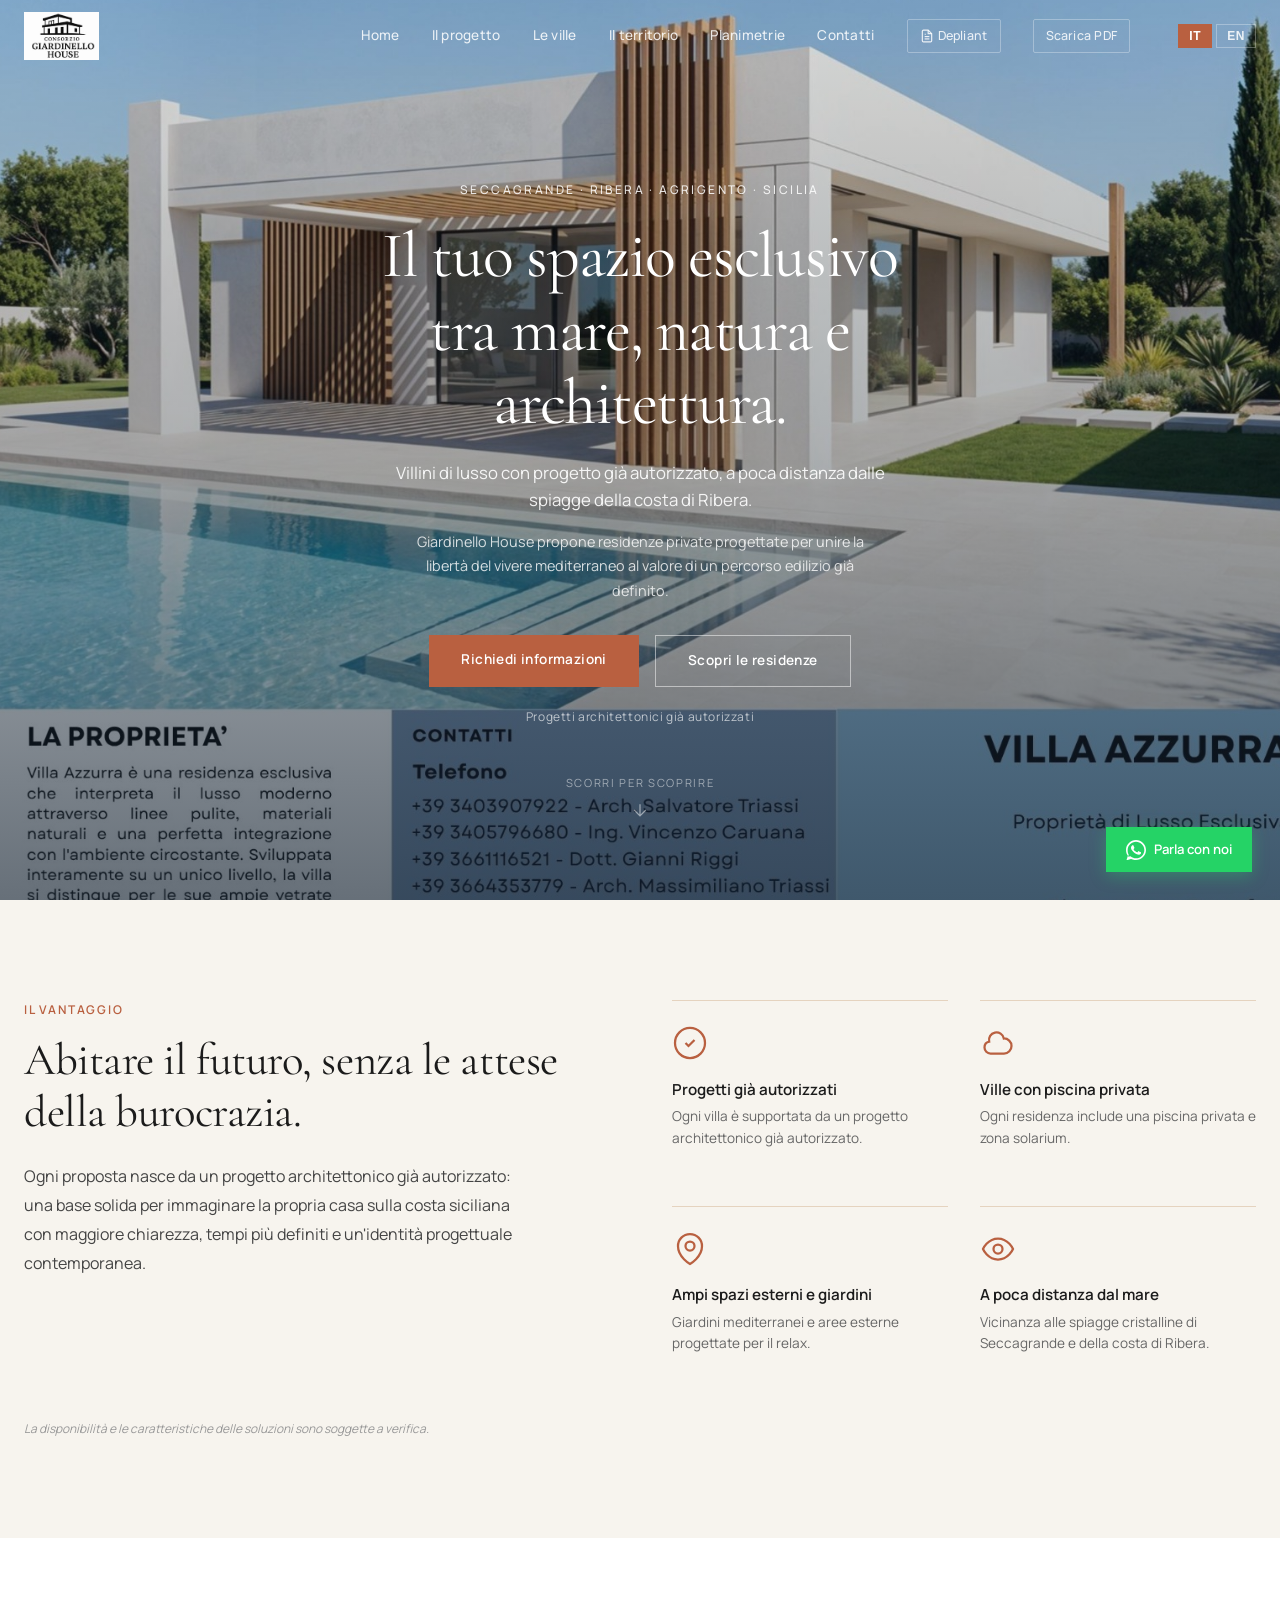
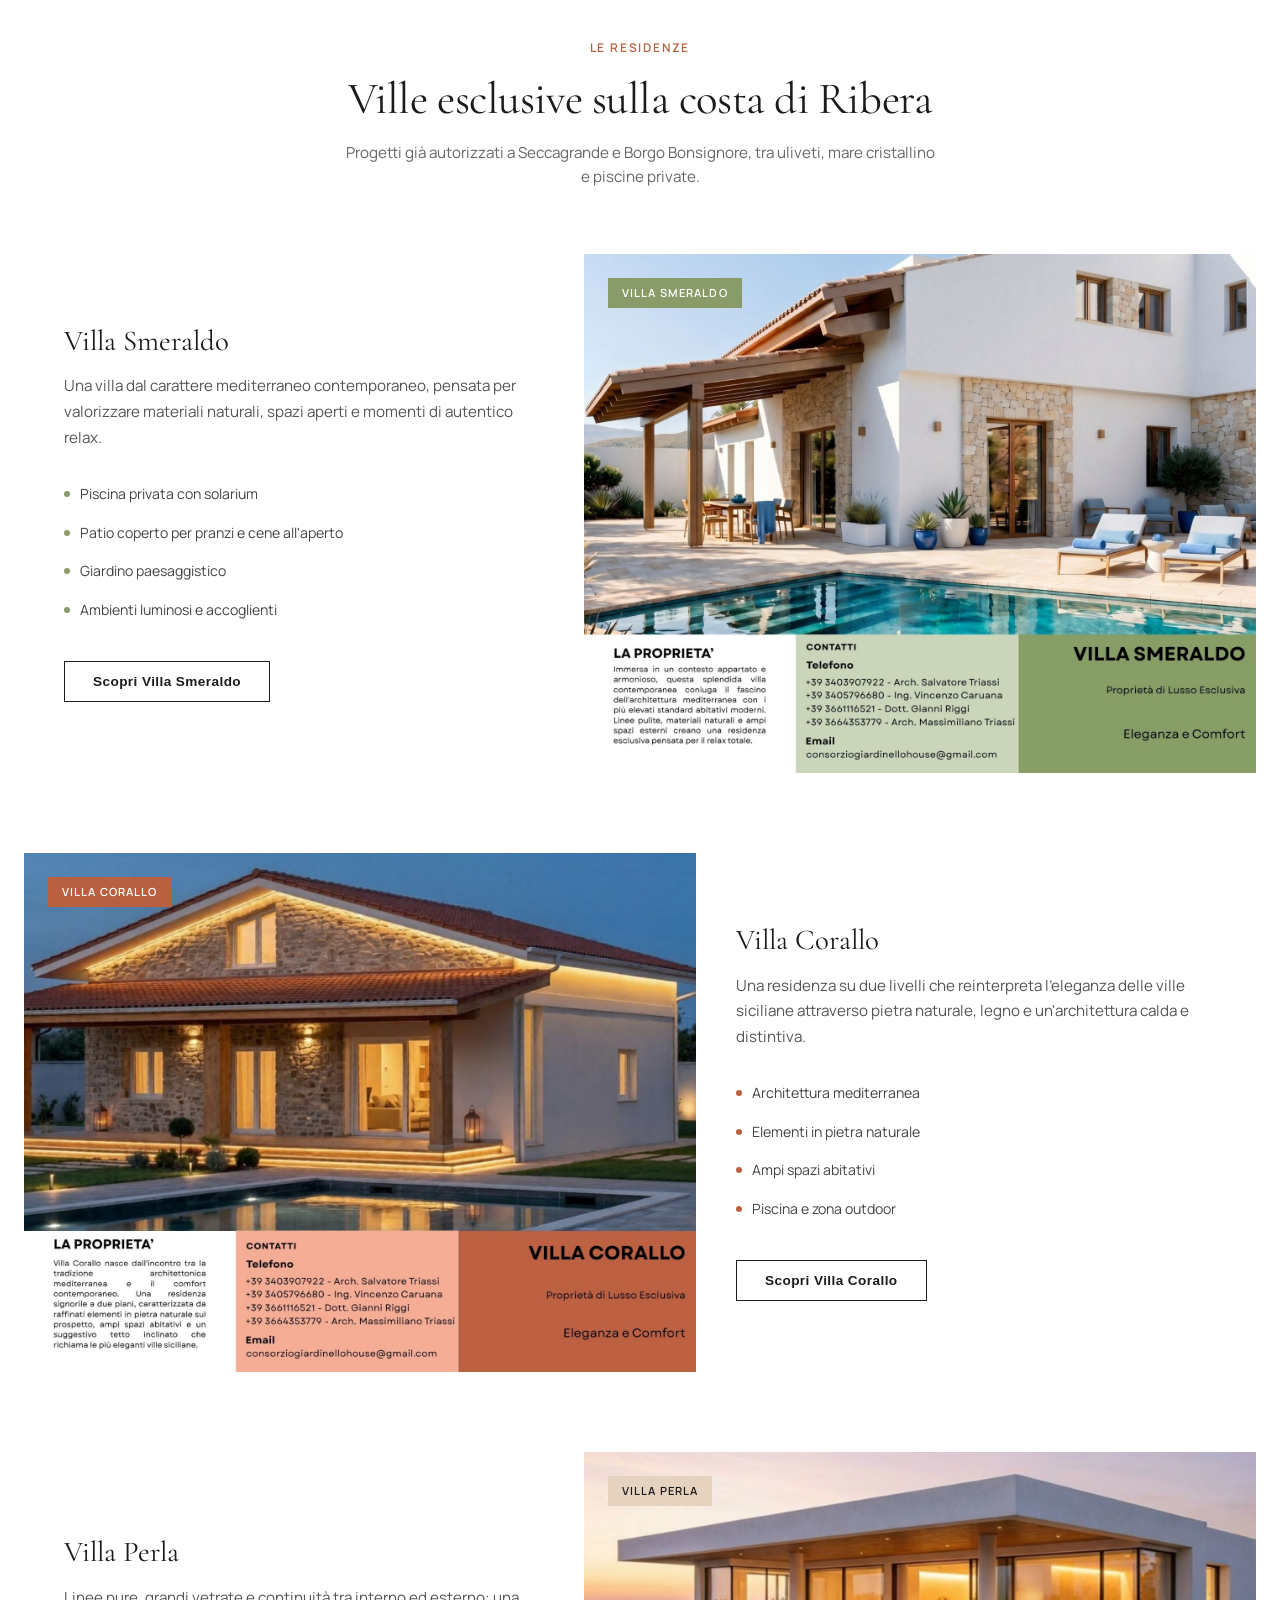
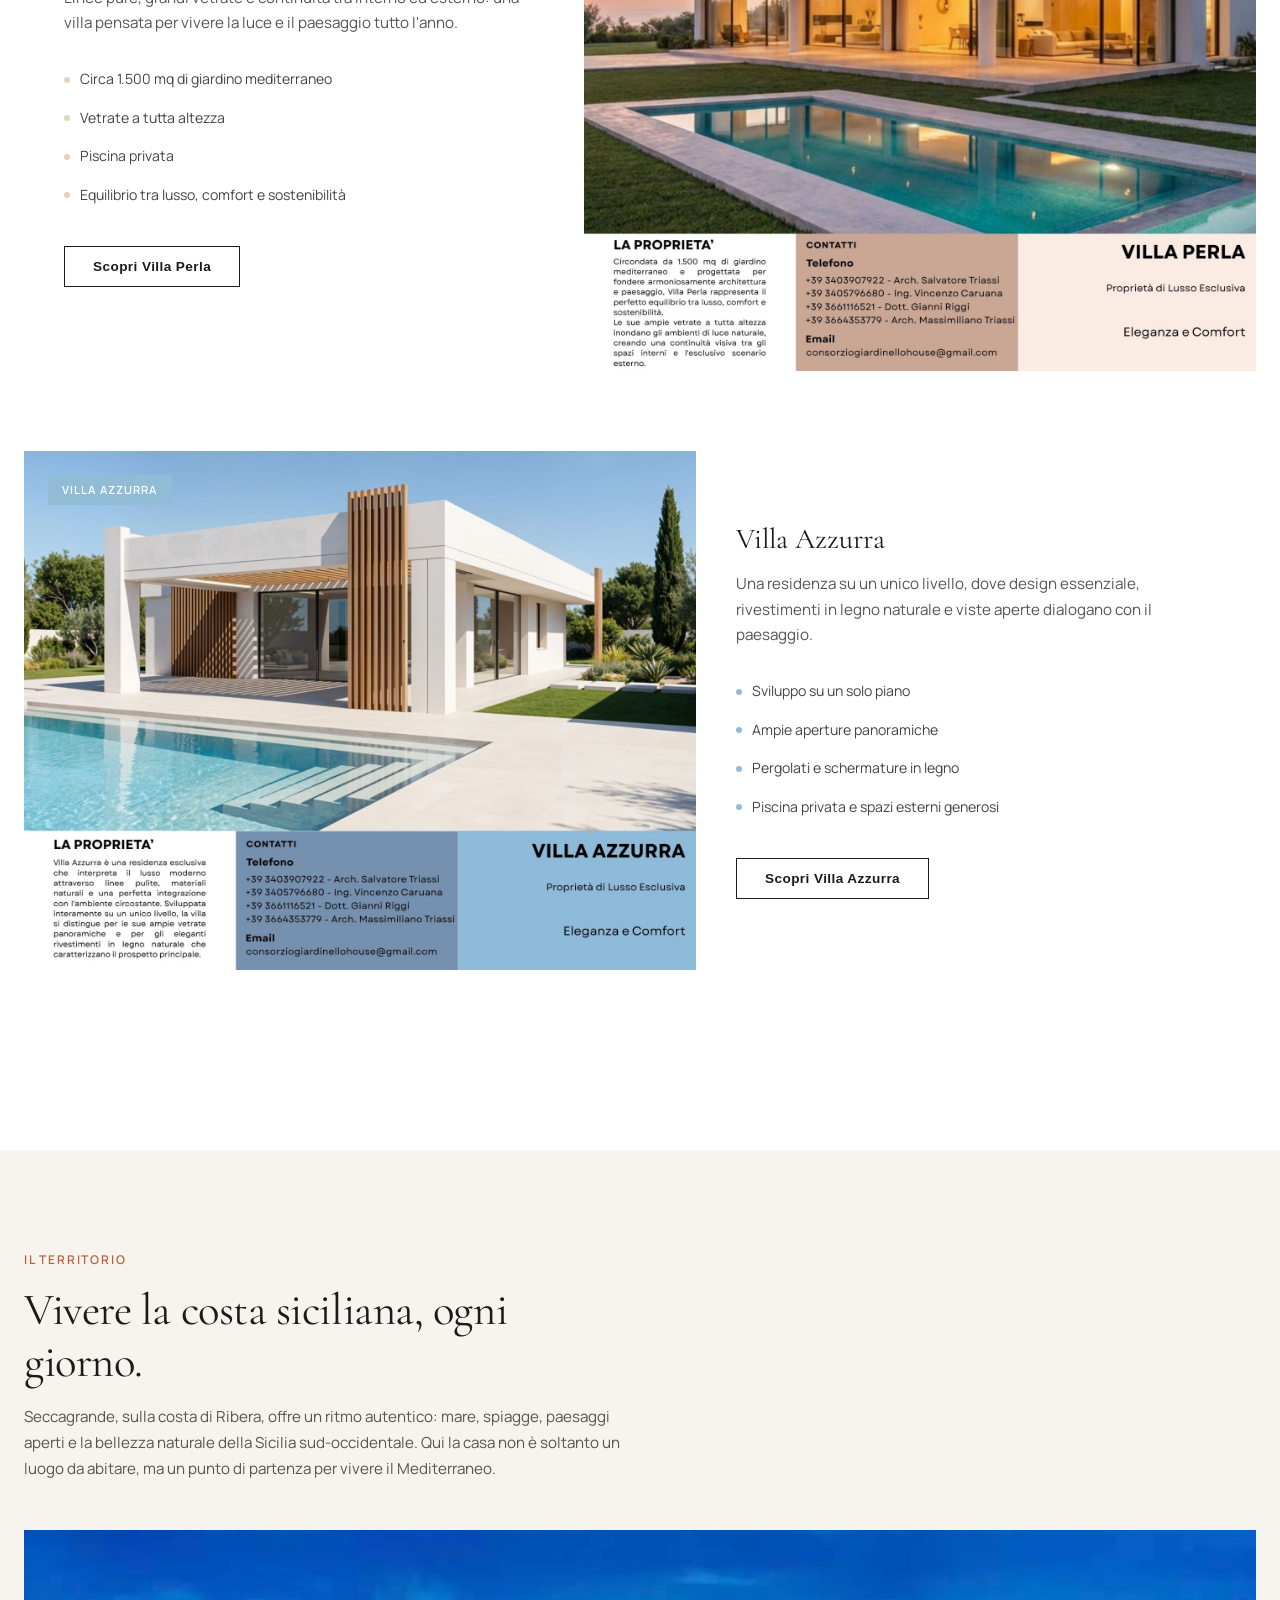
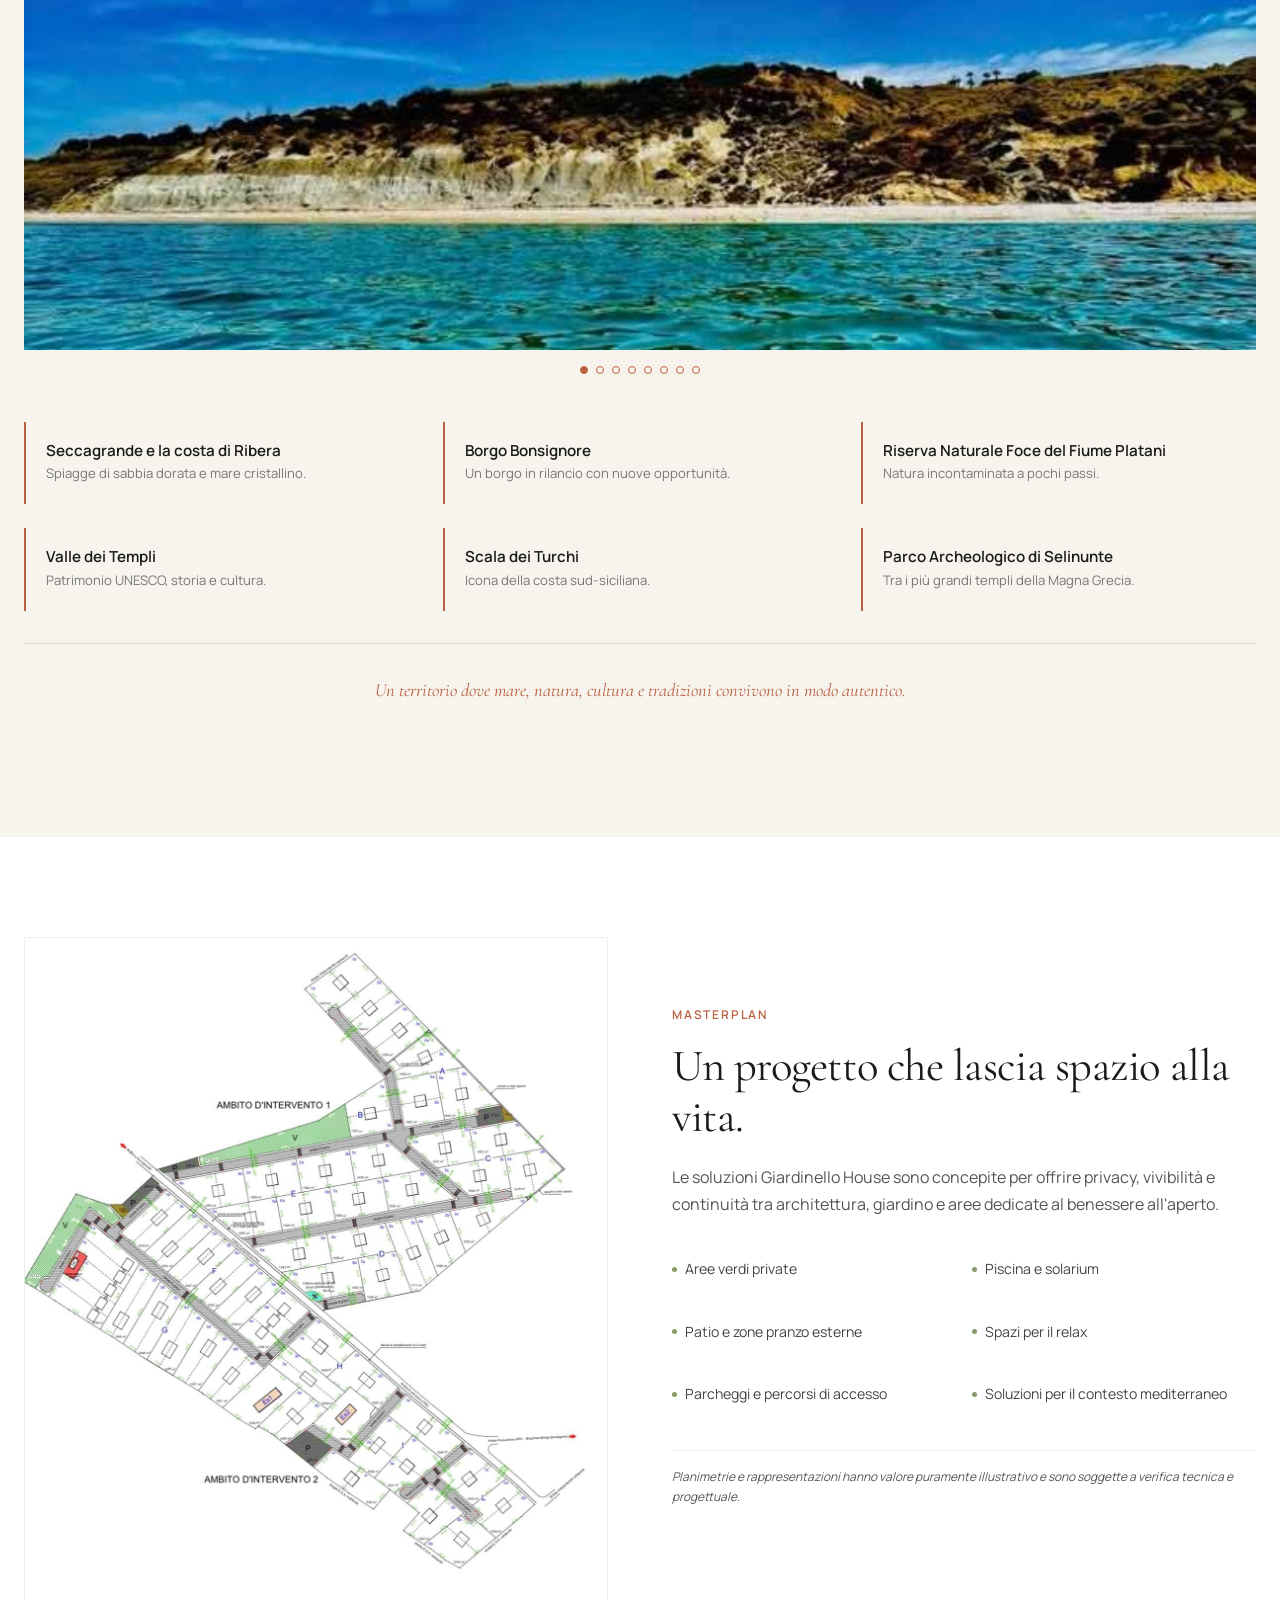
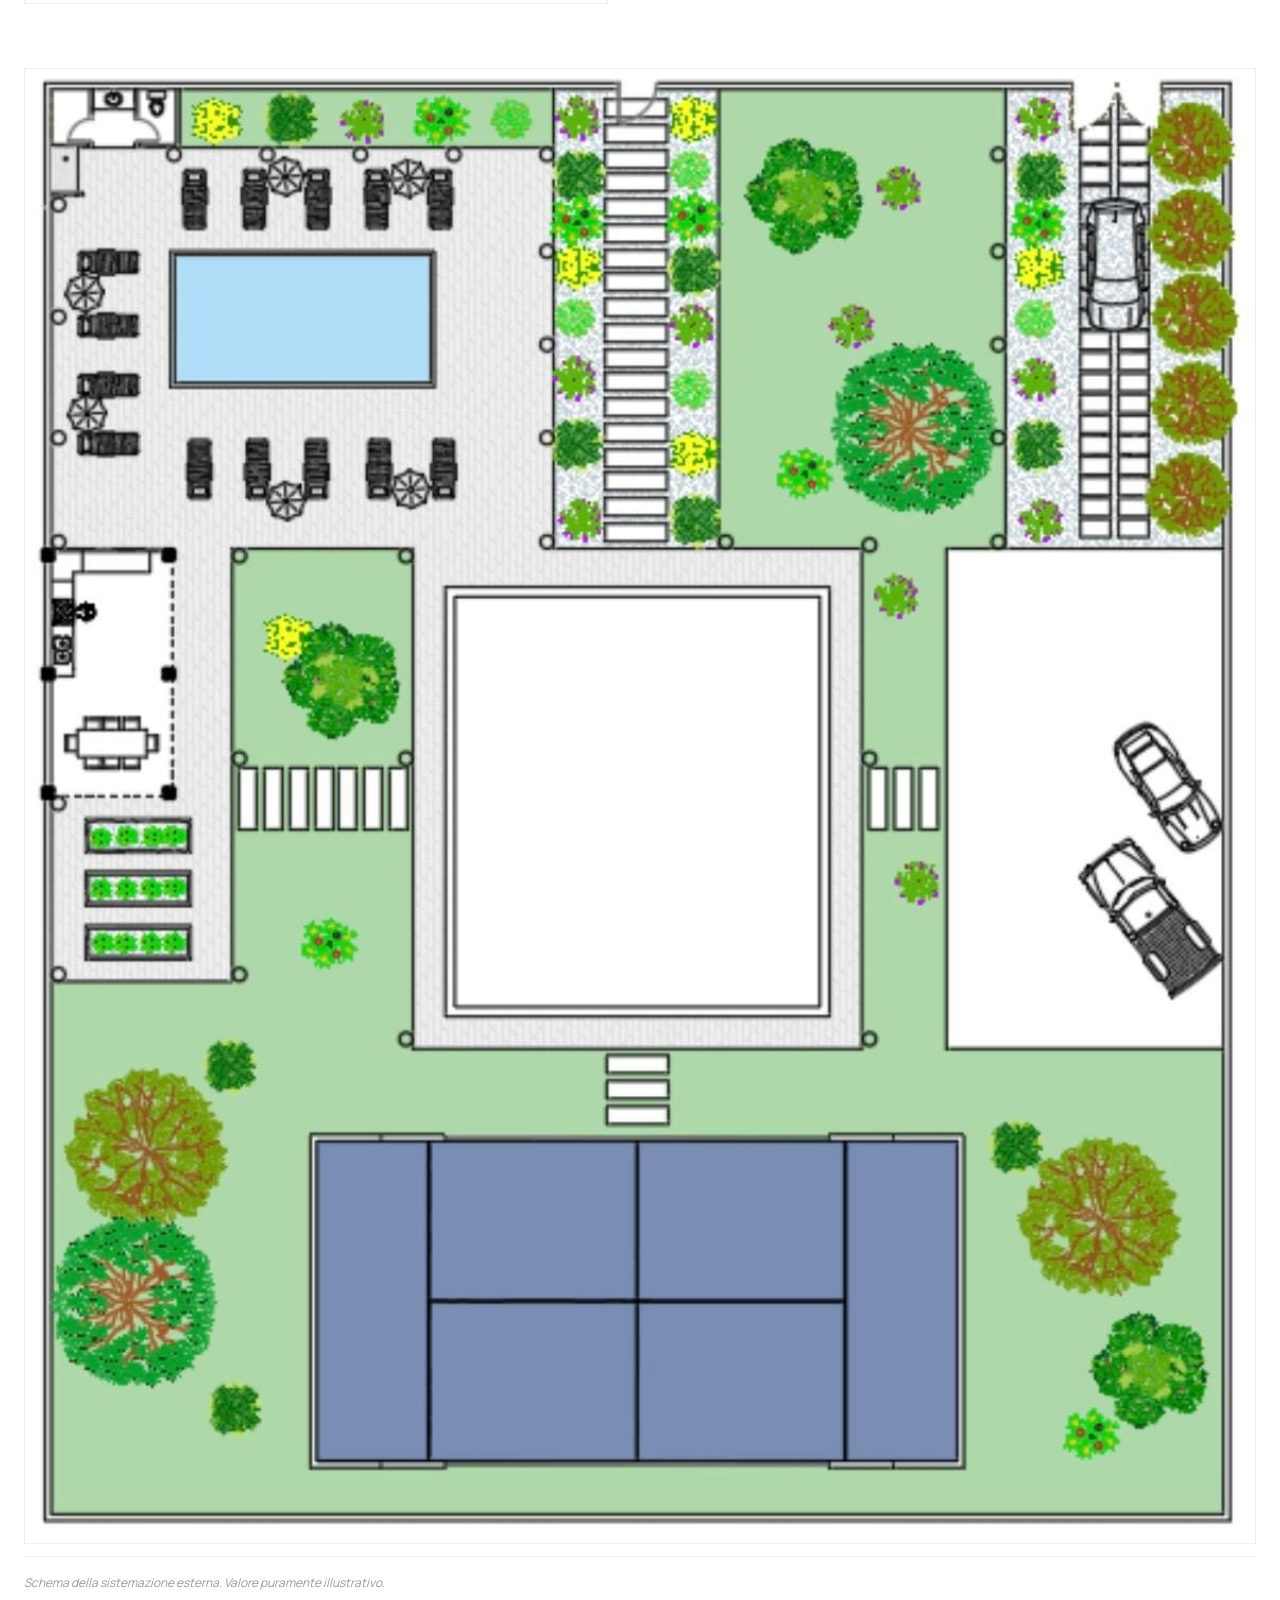
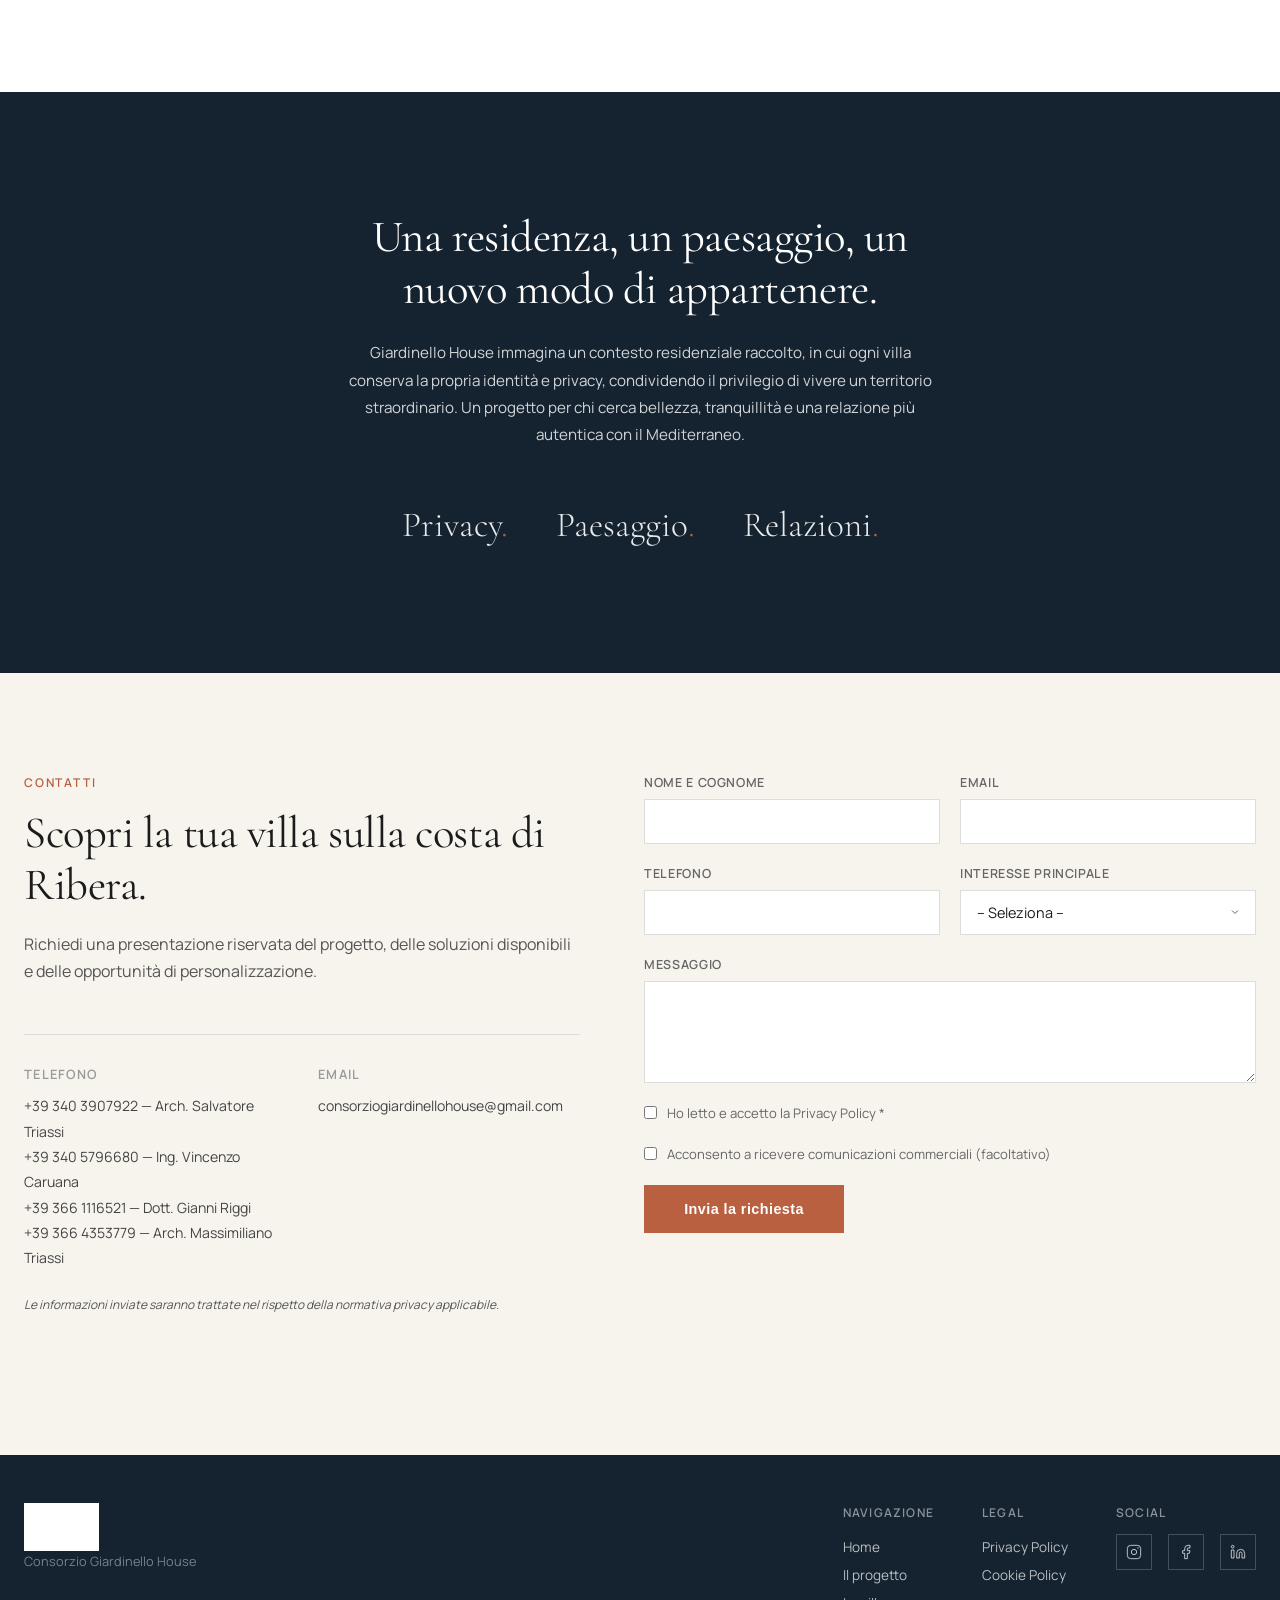
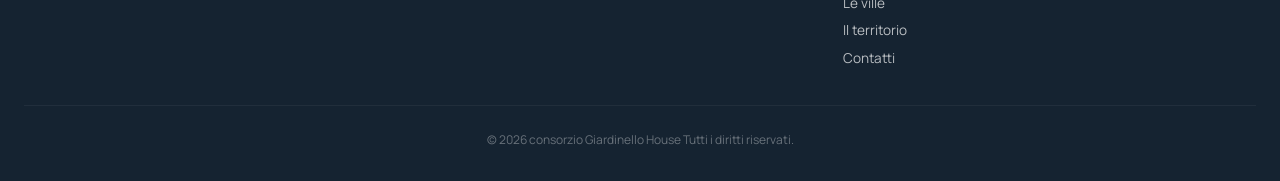
==== index.html @ 5f5f92e1 "Initial release: landing page Giardinello House - bilingue IT/EN, depliant, brochure, pagine legali" ====
<!DOCTYPE html>
<html lang="it">
<head>
  <meta charset="UTF-8">
  <meta name="viewport" content="width=device-width, initial-scale=1.0">
  <title>Giardinello House | Ville esclusive a Seccagrande, Ribera</title>
  <meta name="description" content="Scopri i villini esclusivi con progetto già autorizzato a Seccagrande e Borgo Bonsignore, sulla costa di Ribera in Sicilia. Mare, natura, piscina privata e architettura contemporanea.">
  <link rel="preconnect" href="https://fonts.googleapis.com">
  <link rel="preconnect" href="https://fonts.gstatic.com" crossorigin>
  <link href="https://fonts.googleapis.com/css2?family=Cormorant+Garamond:ital,wght@0,300;0,400;0,500;0,600;1,400&family=Manrope:wght@300;400;500;600;700&display=swap" rel="stylesheet">
  <link rel="stylesheet" href="css/styles.css">
</head>
<body>

  <!-- Header -->
  <header class="header" id="header">
    <div class="header-inner">
          <a href="#" class="logo"><img src="assets/logo_consorzio_giardinello.png" alt="Giardinello House" class="logo-img"></a>
      <nav class="nav-links">
        <a href="#hero" data-it="Home" data-en="Home">Home</a>
        <a href="#value" data-it="Il progetto" data-en="The project">Il progetto</a>
        <a href="#residenze" data-it="Le ville" data-en="The villas">Le ville</a>
        <a href="#territorio" data-it="Il territorio" data-en="The territory">Il territorio</a>
        <a href="#masterplan" data-it="Planimetrie" data-en="Plans">Planimetrie</a>
        <a href="#contatti" data-it="Contatti" data-en="Contacts">Contatti</a>
        <a href="#" class="nav-download" onclick="openDepliant(); return false;" data-it="Depliant" data-en="Brochure">
          <svg width="14" height="14" viewBox="0 0 24 24" fill="none" stroke="currentColor" stroke-width="2" style="margin-right:4px;vertical-align:middle;"><path d="M14 2H6a2 2 0 00-2 2v16a2 2 0 002 2h12a2 2 0 002-2V8z"/><polyline points="14 2 14 8 20 8"/><line x1="16" y1="13" x2="8" y2="13"/><line x1="16" y1="17" x2="8" y2="17"/><polyline points="10 9 9 9 8 9"/></svg>
          Depliant
        </a>
        <a href="assets/Giardinello House srl _ Vendita Villini Esclusivi con Progetto Approvato in Sicilia.pdf" download class="nav-download" data-it="Scarica PDF" data-en="Download PDF">Scarica PDF</a>
        <div class="lang-switch">
          <button class="active" data-lang="it">IT</button>
          <button data-lang="en">EN</button>
        </div>
      </nav>
      <button class="hamburger" id="hamburger" aria-label="Menu">
        <span></span><span></span><span></span>
      </button>
    </div>
  </header>

  <!-- Mobile Nav -->
  <div class="mobile-nav" id="mobileNav">
    <a href="#hero" data-it="Home" data-en="Home">Home</a>
    <a href="#value" data-it="Il progetto" data-en="The project">Il progetto</a>
    <a href="#residenze" data-it="Le ville" data-en="The villas">Le ville</a>
    <a href="#territorio" data-it="Il territorio" data-en="The territory">Il territorio</a>
    <a href="#masterplan" data-it="Planimetrie" data-en="Plans">Planimetrie</a>
    <a href="#contatti" data-it="Contatti" data-en="Contacts">Contatti</a>
    <a href="#" onclick="openDepliant(); return false;" data-it="Depliant" data-en="Brochure">Depliant</a>
    <a href="assets/Giardinello House srl _ Vendita Villini Esclusivi con Progetto Approvato in Sicilia.pdf" download class="mobile-download" data-it="Scarica PDF" data-en="Download PDF">Scarica PDF</a>
    <div class="lang-switch-mobile">
      <button class="active" data-lang="it">IT</button>
      <button data-lang="en">EN</button>
    </div>
  </div>

  <!-- Hero Section -->
  <section class="hero" id="hero">
    <div class="hero-bg">
      <img class="hero-fallback" src="assets/images/ita/5_villa_azzurra.jpeg" data-en-src="assets/images/eng/5_villa_azzurra.jpeg" data-it-src="assets/images/ita/5_villa_azzurra.jpeg" alt="Villa Azzurra - render architettonico con piscina" loading="eager">
      <video class="hero-video" autoplay muted loop playsinline preload="auto" poster="assets/images/ita/5_villa_azzurra.jpeg" data-en-poster="assets/images/eng/5_villa_azzurra.jpeg" data-it-poster="assets/images/ita/5_villa_azzurra.jpeg">
        <source src="assets/video_villa.mp4" type="video/mp4">
      </video>
    </div>
    <div class="hero-overlay"></div>
    <div class="hero-content">
      <p class="hero-eyebrow">Seccagrande · Ribera · Agrigento · Sicilia</p>
      <h1 data-it="Il tuo spazio esclusivo&#10;tra mare, natura e architettura." data-en="Your exclusive space&#10;between sea, nature and architecture.">Il tuo spazio esclusivo<br>tra mare, natura e architettura.</h1>
      <p class="hero-subtitle" data-it="Villini di lusso con progetto già autorizzato, a poca distanza dalle spiagge della costa di Ribera." data-en="Luxury villas with pre-approved architectural projects, a short distance from the beaches of the Ribera coast.">Villini di lusso con progetto già autorizzato, a poca distanza dalle spiagge della costa di Ribera.</p>
      <p class="hero-text" data-it="Giardinello House propone residenze private progettate per unire la libertà del vivere mediterraneo al valore di un percorso edilizio già definito." data-en="Giardinello House offers private residences designed to combine the freedom of Mediterranean living with the value of a pre-defined building process.">Giardinello House propone residenze private progettate per unire la libertà del vivere mediterraneo al valore di un percorso edilizio già definito.</p>
      <div class="hero-ctas">
        <a href="#contatti" class="btn-primary" data-it="Richiedi informazioni" data-en="Request information">Richiedi informazioni</a>
        <a href="#residenze" class="btn-secondary" data-it="Scopri le residenze" data-en="Explore the residences">Scopri le residenze</a>
      </div>
      <p class="hero-micro" data-it="Progetti architettonici già autorizzati" data-en="Pre-approved architectural projects">Progetti architettonici già autorizzati</p>
      <div class="scroll-indicator">
        <span data-it="Scorri per scoprire" data-en="Scroll to discover">Scorri per scoprire</span>
        <svg viewBox="0 0 24 24"><path d="M12 5v14M5 12l7 7 7-7"/></svg>
      </div>
    </div>
  </section>

  <!-- Value Proposition -->
  <section class="value-prop" id="value">
    <div class="container">
      <div class="value-grid fade-in">
        <div class="value-text">
          <span class="section-label" data-it="Il vantaggio" data-en="The advantage">Il vantaggio</span>
          <h2 data-it="Abitare il futuro, senza le attese della burocrazia." data-en="Living the future, without waiting for bureaucracy.">Abitare il futuro, senza le attese della burocrazia.</h2>
          <p data-it="Ogni proposta nasce da un progetto architettonico già autorizzato: una base solida per immaginare la propria casa sulla costa siciliana con maggiore chiarezza, tempi più definiti e un'identità progettuale contemporanea." data-en="Every proposal is born from a pre-approved architectural project: a solid foundation to imagine your home on the Sicilian coast with greater clarity, more defined timelines and a contemporary design identity.">Ogni proposta nasce da un progetto architettonico già autorizzato: una base solida per immaginare la propria casa sulla costa siciliana con maggiore chiarezza, tempi più definiti e un'identità progettuale contemporanea.</p>
        </div>
        <div class="value-features">
          <div class="value-feature">
            <svg class="value-feature-icon" viewBox="0 0 24 24"><path d="M9 12l2 2 4-4"/><circle cx="12" cy="12" r="10"/></svg>
            <h4 data-it="Progetti già autorizzati" data-en="Pre-approved projects">Progetti già autorizzati</h4>
            <p data-it="Ogni villa è supportata da un progetto architettonico già autorizzato." data-en="Each villa is supported by a pre-approved architectural project.">Ogni villa è supportata da un progetto architettonico già autorizzato.</p>
          </div>
          <div class="value-feature">
            <svg class="value-feature-icon" viewBox="0 0 24 24"><path d="M3 15a4 4 0 004 4h9a5 5 0 10-.1-9.999 5.002 5.002 0 10-9.78 2.096A4.001 4.001 0 003 15z"/></svg>
            <h4 data-it="Ville con piscina privata" data-en="Villas with private pool">Ville con piscina privata</h4>
            <p data-it="Ogni residenza include una piscina privata e zona solarium." data-en="Each residence includes a private pool and sunbathing area.">Ogni residenza include una piscina privata e zona solarium.</p>
          </div>
          <div class="value-feature">
            <svg class="value-feature-icon" viewBox="0 0 24 24"><path d="M12 22s-8-4.5-8-11.8A8 8 0 0112 2a8 8 0 018 8.2c0 7.3-8 11.8-8 11.8z"/><circle cx="12" cy="10" r="3"/></svg>
            <h4 data-it="Ampi spazi esterni e giardini" data-en="Ample outdoor spaces and gardens">Ampi spazi esterni e giardini</h4>
            <p data-it="Giardini mediterranei e aree esterne progettate per il relax." data-en="Mediterranean gardens and outdoor areas designed for relaxation.">Giardini mediterranei e aree esterne progettate per il relax.</p>
          </div>
          <div class="value-feature">
            <svg class="value-feature-icon" viewBox="0 0 24 24"><path d="M2 12s3-7 10-7 10 7 10 7-3 7-10 7S2 12 2 12z"/><circle cx="12" cy="12" r="3"/></svg>
            <h4 data-it="A poca distanza dal mare" data-en="A short distance from the sea">A poca distanza dal mare</h4>
            <p data-it="Vicinanza alle spiagge cristalline di Seccagrande e della costa di Ribera." data-en="Close to the crystal-clear beaches of Seccagrande and the Ribera coast.">Vicinanza alle spiagge cristalline di Seccagrande e della costa di Ribera.</p>
          </div>
        </div>
      </div>
      <p class="value-note fade-in" data-it="La disponibilità e le caratteristiche delle soluzioni sono soggette a verifica." data-en="Availability and features of the solutions are subject to verification.">La disponibilità e le caratteristiche delle soluzioni sono soggette a verifica.</p>
    </div>
  </section>

  <!-- Le Residenze -->
  <section class="residenze" id="residenze">
    <div class="container">
      <div class="residenze-header fade-in">
        <span class="section-label" data-it="Le residenze" data-en="The residences">Le residenze</span>
        <h2 data-it="Ville esclusive sulla costa di Ribera" data-en="Exclusive villas on the Ribera coast">Ville esclusive sulla costa di Ribera</h2>
        <p data-it="Progetti già autorizzati a Seccagrande e Borgo Bonsignore, tra uliveti, mare cristallino e piscine private." data-en="Pre-approved projects in Seccagrande and Borgo Bonsignore, among olive groves, crystal-clear sea and private pools.">Progetti già autorizzati a Seccagrande e Borgo Bonsignore, tra uliveti, mare cristallino e piscine private.</p>
      </div>

      <!-- Villa Smeraldo -->
      <div class="villa-card villa-smeraldo fade-in">
        <div class="villa-image" onclick="openLightbox(this.querySelector('img').src)">
          <img src="assets/images/ita/2_villa_smeraldo.jpeg" data-en-src="assets/images/eng/2_villa_smeraldo.jpeg" data-it-src="assets/images/ita/2_villa_smeraldo.jpeg" alt="Villa Smeraldo - render architettonico con piscina e giardino" loading="lazy">
          <div class="villa-image-badge">Villa Smeraldo</div>
        </div>
        <div class="villa-info">
          <h3>Villa Smeraldo</h3>
          <p data-it="Una villa dal carattere mediterraneo contemporaneo, pensata per valorizzare materiali naturali, spazi aperti e momenti di autentico relax." data-en="A villa with a contemporary Mediterranean character, designed to enhance natural materials, open spaces and moments of genuine relaxation.">Una villa dal carattere mediterraneo contemporaneo, pensata per valorizzare materiali naturali, spazi aperti e momenti di autentico relax.</p>
          <ul class="villa-points">
            <li data-it="Piscina privata con solarium" data-en="Private pool with sunbathing area">Piscina privata con solarium</li>
            <li data-it="Patio coperto per pranzi e cene all'aperto" data-en="Covered patio for outdoor lunches and dinners">Patio coperto per pranzi e cene all'aperto</li>
            <li data-it="Giardino paesaggistico" data-en="Landscaped garden">Giardino paesaggistico</li>
            <li data-it="Ambienti luminosi e accoglienti" data-en="Bright and welcoming rooms">Ambienti luminosi e accoglienti</li>
          </ul>
          <button class="btn-outline" onclick="openModal('smeraldo')" data-it="Scopri Villa Smeraldo" data-en="Discover Villa Smeraldo">Scopri Villa Smeraldo</button>
        </div>
      </div>

      <!-- Villa Corallo -->
      <div class="villa-card villa-corallo fade-in">
        <div class="villa-image" onclick="openLightbox(this.querySelector('img').src)">
          <img src="assets/images/ita/3_villa_corallo.jpeg" data-en-src="assets/images/eng/3_villa_corallo.jpeg" data-it-src="assets/images/ita/3_villa_corallo.jpeg" alt="Villa Corallo - residenza con pietra naturale e tetto inclinato" loading="lazy">
          <div class="villa-image-badge">Villa Corallo</div>
        </div>
        <div class="villa-info">
          <h3>Villa Corallo</h3>
          <p data-it="Una residenza su due livelli che reinterpreta l'eleganza delle ville siciliane attraverso pietra naturale, legno e un'architettura calda e distintiva." data-en="A two-level residence that reinterprets the elegance of Sicilian villas through natural stone, wood and warm, distinctive architecture.">Una residenza su due livelli che reinterpreta l'eleganza delle ville siciliane attraverso pietra naturale, legno e un'architettura calda e distintiva.</p>
          <ul class="villa-points">
            <li data-it="Architettura mediterranea" data-en="Mediterranean architecture">Architettura mediterranea</li>
            <li data-it="Elementi in pietra naturale" data-en="Natural stone elements">Elementi in pietra naturale</li>
            <li data-it="Ampi spazi abitativi" data-en="Spacious living areas">Ampi spazi abitativi</li>
            <li data-it="Piscina e zona outdoor" data-en="Pool and outdoor area">Piscina e zona outdoor</li>
          </ul>
          <button class="btn-outline" onclick="openModal('corallo')" data-it="Scopri Villa Corallo" data-en="Discover Villa Corallo">Scopri Villa Corallo</button>
        </div>
      </div>

      <!-- Villa Perla -->
      <div class="villa-card villa-perla fade-in">
        <div class="villa-image" onclick="openLightbox(this.querySelector('img').src)">
          <img src="assets/images/ita/4_villa_perla.jpeg" data-en-src="assets/images/eng/4_villa_perla.jpeg" data-it-src="assets/images/ita/4_villa_perla.jpeg" alt="Villa Perla - villa con grandi vetrate e piscina al tramonto" loading="lazy">
          <div class="villa-image-badge">Villa Perla</div>
        </div>
        <div class="villa-info">
          <h3>Villa Perla</h3>
          <p data-it="Linee pure, grandi vetrate e continuità tra interno ed esterno: una villa pensata per vivere la luce e il paesaggio tutto l'anno." data-en="Pure lines, large windows and continuity between interior and exterior: a villa designed to experience light and landscape all year round.">Linee pure, grandi vetrate e continuità tra interno ed esterno: una villa pensata per vivere la luce e il paesaggio tutto l'anno.</p>
          <ul class="villa-points">
            <li data-it="Circa 1.500 mq di giardino mediterraneo" data-en="Approx. 1,500 sqm of Mediterranean garden">Circa 1.500 mq di giardino mediterraneo</li>
            <li data-it="Vetrate a tutta altezza" data-en="Floor-to-ceiling windows">Vetrate a tutta altezza</li>
            <li data-it="Piscina privata" data-en="Private pool">Piscina privata</li>
            <li data-it="Equilibrio tra lusso, comfort e sostenibilità" data-en="Balance between luxury, comfort and sustainability">Equilibrio tra lusso, comfort e sostenibilità</li>
          </ul>
          <button class="btn-outline" onclick="openModal('perla')" data-it="Scopri Villa Perla" data-en="Discover Villa Perla">Scopri Villa Perla</button>
        </div>
      </div>

      <!-- Villa Azzurra -->
      <div class="villa-card villa-azzurra fade-in">
        <div class="villa-image" onclick="openLightbox(this.querySelector('img').src)">
          <img src="assets/images/ita/5_villa_azzurra.jpeg" data-en-src="assets/images/eng/5_villa_azzurra.jpeg" data-it-src="assets/images/ita/5_villa_azzurra.jpeg" alt="Villa Azzurra - residenza su un solo livello con piscina" loading="lazy">
          <div class="villa-image-badge">Villa Azzurra</div>
        </div>
        <div class="villa-info">
          <h3>Villa Azzurra</h3>
          <p data-it="Una residenza su un unico livello, dove design essenziale, rivestimenti in legno naturale e viste aperte dialogano con il paesaggio." data-en="A single-level residence where essential design, natural wood finishes and open views dialogue with the landscape.">Una residenza su un unico livello, dove design essenziale, rivestimenti in legno naturale e viste aperte dialogano con il paesaggio.</p>
          <ul class="villa-points">
            <li data-it="Sviluppo su un solo piano" data-en="Single-level layout">Sviluppo su un solo piano</li>
            <li data-it="Ampie aperture panoramiche" data-en="Wide panoramic openings">Ampie aperture panoramiche</li>
            <li data-it="Pergolati e schermature in legno" data-en="Pergolas and wooden screens">Pergolati e schermature in legno</li>
            <li data-it="Piscina privata e spazi esterni generosi" data-en="Private pool and generous outdoor spaces">Piscina privata e spazi esterni generosi</li>
          </ul>
          <button class="btn-outline" onclick="openModal('azzurra')" data-it="Scopri Villa Azzurra" data-en="Discover Villa Azzurra">Scopri Villa Azzurra</button>
        </div>
      </div>

    </div>
  </section>

  <!-- Territorio -->
  <section class="territorio" id="territorio">
    <div class="container">
      <div class="territorio-header fade-in">
        <span class="section-label" data-it="Il territorio" data-en="The territory">Il territorio</span>
        <h2 data-it="Vivere la costa siciliana, ogni giorno." data-en="Living the Sicilian coast, every day.">Vivere la costa siciliana, ogni giorno.</h2>
        <p data-it="Seccagrande, sulla costa di Ribera, offre un ritmo autentico: mare, spiagge, paesaggi aperti e la bellezza naturale della Sicilia sud-occidentale. Qui la casa non è soltanto un luogo da abitare, ma un punto di partenza per vivere il Mediterraneo." data-en="Seccagrande, on the coast of Ribera, offers an authentic rhythm: sea, beaches, open landscapes and the natural beauty of southwestern Sicily. Here the house is not just a place to live, but a starting point for experiencing the Mediterranean.">Seccagrande, sulla costa di Ribera, offre un ritmo autentico: mare, spiagge, paesaggi aperti e la bellezza naturale della Sicilia sud-occidentale. Qui la casa non è soltanto un luogo da abitare, ma un punto di partenza per vivere il Mediterraneo.</p>
      </div>

      <div class="territorio-slideshow fade-in">
        <div class="slideshow-container">
          <img class="slide active" src="assets/images/foto_mare.jpeg" alt="Acque cristalline della costa di Seccagrande" loading="lazy" onclick="openLightbox(this.src)">
          <img class="slide" src="assets/images/foto_mare2.jpeg" alt="Spiagge sabbiose della costa di Ribera" loading="lazy" onclick="openLightbox(this.src)">
          <img class="slide" src="assets/images/foto_mare3.jpeg" alt="Costa rocciosa mediterranea" loading="lazy" onclick="openLightbox(this.src)">
          <img class="slide" src="assets/images/foto_mare4.jpeg" alt="Vista panoramica sul mare di Seccagrande" loading="lazy" onclick="openLightbox(this.src)">
          <img class="slide" src="assets/images/foto_mare5.jpeg" alt="Tramonto sulla costa siciliana" loading="lazy" onclick="openLightbox(this.src)">
          <img class="slide" src="assets/images/foto_mare6.jpeg" alt="Cala nascosta sulla costa di Ribera" loading="lazy" onclick="openLightbox(this.src)">
          <img class="slide" src="assets/images/foto_mare7.jpeg" alt="Acque turchesi del Mediterraneo" loading="lazy" onclick="openLightbox(this.src)">
          <img class="slide" src="assets/images/foto_mare8.jpeg" alt="Paesaggio costiero sud siciliano" loading="lazy" onclick="openLightbox(this.src)">
          <button class="slideshow-prev" aria-label="Previous" onclick="prevSlide()">&#10094;</button>
          <button class="slideshow-next" aria-label="Next" onclick="nextSlide()">&#10095;</button>
        </div>
        <div class="slideshow-dots" id="slideshowDots"></div>
      </div>

      <div class="territorio-attractions fade-in">
        <div class="attraction-item">
          <h4 data-it="Seccagrande e la costa di Ribera" data-en="Seccagrande and the Ribera coast">Seccagrande e la costa di Ribera</h4>
          <p data-it="Spiagge di sabbia dorata e mare cristallino." data-en="Golden sand beaches and crystal-clear sea.">Spiagge di sabbia dorata e mare cristallino.</p>
        </div>
        <div class="attraction-item">
          <h4 data-it="Borgo Bonsignore" data-en="Borgo Bonsignore">Borgo Bonsignore</h4>
          <p data-it="Un borgo in rilancio con nuove opportunità." data-en="A village in renewal with new opportunities.">Un borgo in rilancio con nuove opportunità.</p>
        </div>
        <div class="attraction-item">
          <h4 data-it="Riserva Naturale Foce del Fiume Platani" data-en="Platani River Mouth Nature Reserve">Riserva Naturale Foce del Fiume Platani</h4>
          <p data-it="Natura incontaminata a pochi passi." data-en="Unspoiled nature just a few steps away.">Natura incontaminata a pochi passi.</p>
        </div>
        <div class="attraction-item">
          <h4 data-it="Valle dei Templi" data-en="Valley of the Temples">Valle dei Templi</h4>
          <p data-it="Patrimonio UNESCO, storia e cultura." data-en="UNESCO heritage, history and culture.">Patrimonio UNESCO, storia e cultura.</p>
        </div>
        <div class="attraction-item">
          <h4 data-it="Scala dei Turchi" data-en="Scala dei Turchi">Scala dei Turchi</h4>
          <p data-it="Icona della costa sud-siciliana." data-en="Icon of the south Sicilian coast.">Icona della costa sud-siciliana.</p>
        </div>
        <div class="attraction-item">
          <h4 data-it="Parco Archeologico di Selinunte" data-en="Selinunte Archaeological Park">Parco Archeologico di Selinunte</h4>
          <p data-it="Tra i più grandi templi della Magna Grecia." data-en="Among the largest temples of Magna Graecia.">Tra i più grandi templi della Magna Grecia.</p>
        </div>
      </div>

      <p class="territorio-quote fade-in" data-it="Un territorio dove mare, natura, cultura e tradizioni convivono in modo autentico." data-en="A territory where sea, nature, culture and traditions coexist authentically.">Un territorio dove mare, natura, cultura e tradizioni convivono in modo autentico.</p>
    </div>
  </section>

  <!-- Masterplan -->
  <section class="masterplan" id="masterplan">
    <div class="container">
      <div class="masterplan-grid fade-in">
        <div class="masterplan-image">
          <img src="assets/images/planimetria.jpeg" alt="Planimetria generale del lotto Giardinello House" loading="lazy" onclick="openLightbox('assets/images/planimetria.jpeg')">
        </div>
        <div class="masterplan-text">
          <span class="section-label" data-it="Masterplan" data-en="Masterplan">Masterplan</span>
          <h2 data-it="Un progetto che lascia spazio alla vita." data-en="A project that leaves space for life.">Un progetto che lascia spazio alla vita.</h2>
          <p data-it="Le soluzioni Giardinello House sono concepite per offrire privacy, vivibilità e continuità tra architettura, giardino e aree dedicate al benessere all'aperto." data-en="Giardinello House solutions are designed to offer privacy, livability and continuity between architecture, garden and outdoor wellness areas.">Le soluzioni Giardinello House sono concepite per offrire privacy, vivibilità e continuità tra architettura, giardino e aree dedicate al benessere all'aperto.</p>
          <div class="masterplan-features">
            <div class="masterplan-feature" data-it="Aree verdi private" data-en="Private green areas">Aree verdi private</div>
            <div class="masterplan-feature" data-it="Piscina e solarium" data-en="Pool and sunbathing area">Piscina e solarium</div>
            <div class="masterplan-feature" data-it="Patio e zone pranzo esterne" data-en="Patio and outdoor dining areas">Patio e zone pranzo esterne</div>
            <div class="masterplan-feature" data-it="Spazi per il relax" data-en="Spaces for relaxation">Spazi per il relax</div>
            <div class="masterplan-feature" data-it="Parcheggi e percorsi di accesso" data-en="Parking and access routes">Parcheggi e percorsi di accesso</div>
            <div class="masterplan-feature" data-it="Soluzioni per il contesto mediterraneo" data-en="Solutions for the Mediterranean context">Soluzioni per il contesto mediterraneo</div>
          </div>
          <p class="masterplan-note" data-it="Planimetrie e rappresentazioni hanno valore puramente illustrativo e sono soggette a verifica tecnica e progettuale." data-en="Plans and representations are purely illustrative and subject to technical and design verification.">Planimetrie e rappresentazioni hanno valore puramente illustrativo e sono soggette a verifica tecnica e progettuale.</p>
        </div>
      </div>

      <!-- Second plan image -->
      <div class="fade-in" style="margin-top:64px;">
        <img src="assets/images/pianta.jpeg" alt="Schema della sistemazione esterna con piscina e giardino" loading="lazy" style="width:100%;border:1px solid #eee;cursor:pointer;" onclick="openLightbox('assets/images/pianta.jpeg')">
        <p class="masterplan-note" style="margin-top:12px;" data-it="Schema della sistemazione esterna. Valore puramente illustrativo." data-en="External arrangement scheme. Purely illustrative.">Schema della sistemazione esterna. Valore puramente illustrativo.</p>
      </div>
    </div>
  </section>

  <!-- Community -->
  <section class="community" id="community">
    <div class="container">
      <h2 class="fade-in" data-it="Una residenza, un paesaggio, un nuovo modo di appartenere." data-en="A residence, a landscape, a new way of belonging.">Una residenza, un paesaggio, un nuovo modo di appartenere.</h2>
      <p class="fade-in" data-it="Giardinello House immagina un contesto residenziale raccolto, in cui ogni villa conserva la propria identità e privacy, condividendo il privilegio di vivere un territorio straordinario. Un progetto per chi cerca bellezza, tranquillità e una relazione più autentica con il Mediterraneo." data-en="Giardinello House imagines a close-knit residential context, where each villa retains its own identity and privacy, sharing the privilege of living in an extraordinary territory. A project for those seeking beauty, tranquility and a more authentic relationship with the Mediterranean.">Giardinello House immagina un contesto residenziale raccolto, in cui ogni villa conserva la propria identità e privacy, condividendo il privilegio di vivere un territorio straordinario. Un progetto per chi cerca bellezza, tranquillità e una relazione più autentica con il Mediterraneo.</p>
      <div class="community-words fade-in">
        <span class="community-word" data-it="Privacy" data-en="Privacy">Privacy</span>
        <span class="community-word" data-it="Paesaggio" data-en="Landscape">Paesaggio</span>
        <span class="community-word" data-it="Relazioni" data-en="Relationships">Relazioni</span>
      </div>
    </div>
  </section>

  <!-- CTA / Contact -->
  <section class="cta-contact" id="contatti">
    <div class="container">
      <div class="cta-contact-grid fade-in">
        <div class="cta-text">
          <span class="section-label" data-it="Contatti" data-en="Contacts">Contatti</span>
          <h2 data-it="Scopri la tua villa sulla costa di Ribera." data-en="Discover your villa on the Ribera coast.">Scopri la tua villa sulla costa di Ribera.</h2>
          <p data-it="Richiedi una presentazione riservata del progetto, delle soluzioni disponibili e delle opportunità di personalizzazione." data-en="Request a private presentation of the project, available solutions and customization opportunities.">Richiedi una presentazione riservata del progetto, delle soluzioni disponibili e delle opportunità di personalizzazione.</p>

          <div class="contact-details">
            <div>
              <h4 data-it="Telefono" data-en="Phone">Telefono</h4>
              <p>+39 340 3907922 — Arch. Salvatore Triassi<br>
              +39 340 5796680 — Ing. Vincenzo Caruana<br>
              +39 366 1116521 — Dott. Gianni Riggi<br>
              +39 366 4353779 — Arch. Massimiliano Triassi</p>
            </div>
            <div>
              <h4>Email</h4>
              <p><a href="mailto:consorziogiardinellohouse@gmail.com">consorziogiardinellohouse@gmail.com</a></p>
            </div>
          </div>
          <p class="contact-privacy" data-it="Le informazioni inviate saranno trattate nel rispetto della normativa privacy applicabile." data-en="Information sent will be processed in compliance with applicable privacy regulations.">Le informazioni inviate saranno trattate nel rispetto della normativa privacy applicabile.</p>
        </div>

        <form class="contact-form" id="contactForm" onsubmit="handleSubmit(event)">
          <div class="form-row">
            <div class="form-group">
              <label for="nome" data-it="Nome e cognome" data-en="Full name">Nome e cognome</label>
              <input type="text" id="nome" name="nome" required>
            </div>
            <div class="form-group">
              <label for="email" data-it="Email" data-en="Email">Email</label>
              <input type="email" id="email" name="email" required>
            </div>
          </div>
          <div class="form-row">
            <div class="form-group">
              <label for="telefono" data-it="Telefono" data-en="Phone">Telefono</label>
              <input type="tel" id="telefono" name="telefono">
            </div>
            <div class="form-group">
              <label for="interesse" data-it="Interesse principale" data-en="Main interest">Interesse principale</label>
              <select id="interesse" name="interesse" required>
                <option value="" data-it="-- Seleziona --" data-en="-- Select --">-- Seleziona --</option>
                <option value="smeraldo" data-it="Villa Smeraldo" data-en="Villa Smeraldo">Villa Smeraldo</option>
                <option value="corallo" data-it="Villa Corallo" data-en="Villa Corallo">Villa Corallo</option>
                <option value="perla" data-it="Villa Perla" data-en="Villa Perla">Villa Perla</option>
                <option value="azzurra" data-it="Villa Azzurra" data-en="Villa Azzurra">Villa Azzurra</option>
                <option value="info" data-it="Informazioni generali" data-en="General information">Informazioni generali</option>
              </select>
            </div>
          </div>
          <div class="form-group">
            <label for="messaggio" data-it="Messaggio" data-en="Message">Messaggio</label>
            <textarea id="messaggio" name="messaggio" rows="4"></textarea>
          </div>
          <div class="checkbox-group">
            <input type="checkbox" id="privacy" required>
            <label for="privacy" data-it="Ho letto e accetto la Privacy Policy *" data-en="I have read and accept the Privacy Policy *">Ho letto e accetto la Privacy Policy *</label>
          </div>
          <div class="checkbox-group">
            <input type="checkbox" id="marketing">
            <label for="marketing" data-it="Acconsento a ricevere comunicazioni commerciali (facoltativo)" data-en="I consent to receive commercial communications (optional)">Acconsento a ricevere comunicazioni commerciali (facoltativo)</label>
          </div>
          <button type="submit" class="form-submit" data-it="Invia la richiesta" data-en="Send request">Invia la richiesta</button>
          <div class="form-success" id="formSuccess" data-it="Grazie! La tua richiesta è stata inviata. Ti contatteremo al più presto." data-en="Thank you! Your request has been sent. We will contact you soon.">Grazie! La tua richiesta è stata inviata. Ti contatteremo al più presto.</div>
        </form>
      </div>
    </div>
  </section>

  <!-- Footer -->
  <footer class="footer">
    <div class="container">
      <div class="footer-inner">
        <div class="footer-brand">
      <a href="#" class="logo"><img src="assets/logo_consorzio_giardinello.png" alt="Giardinello House" class="logo-img"></a>
          <p>Consorzio Giardinello House</p>
        </div>
        <div class="footer-links">
          <div class="footer-col">
            <h5 data-it="Navigazione" data-en="Navigation">Navigazione</h5>
            <a href="#hero" data-it="Home" data-en="Home">Home</a>
            <a href="#value" data-it="Il progetto" data-en="The project">Il progetto</a>
            <a href="#residenze" data-it="Le ville" data-en="The villas">Le ville</a>
            <a href="#territorio" data-it="Il territorio" data-en="The territory">Il territorio</a>
            <a href="#contatti" data-it="Contatti" data-en="Contacts">Contatti</a>
          </div>
          <div class="footer-col">
            <h5 data-it="Legal" data-en="Legal">Legal</h5>
            <a href="privacy-policy.html" data-it="Privacy Policy" data-en="Privacy Policy">Privacy Policy</a>
            <a href="cookie-policy.html" data-it="Cookie Policy" data-en="Cookie Policy">Cookie Policy</a>
          </div>
          <div class="footer-col">
            <h5 data-it="Social" data-en="Social">Social</h5>
            <div class="footer-social">
              <a href="#" aria-label="Instagram">
                <svg viewBox="0 0 24 24"><rect x="2" y="2" width="20" height="20" rx="5" ry="5" fill="none" stroke="currentColor" stroke-width="1.5"/><circle cx="12" cy="12" r="4" fill="none" stroke="currentColor" stroke-width="1.5"/><circle cx="18" cy="6" r="1" fill="currentColor"/></svg>
              </a>
              <a href="#" aria-label="Facebook">
                <svg viewBox="0 0 24 24"><path d="M18 2h-3a5 5 0 00-5 5v3H7v4h3v8h4v-8h3l1-4h-4V7a1 1 0 011-1h3z" fill="none" stroke="currentColor" stroke-width="1.5"/></svg>
              </a>
              <a href="#" aria-label="LinkedIn">
                <svg viewBox="0 0 24 24"><path d="M16 8a6 6 0 016 6v7h-4v-7a2 2 0 00-4 0v7h-4v-7a6 6 0 016-6zM2 9h4v12H2zM4 6a2 2 0 100-4 2 2 0 000 4z" fill="none" stroke="currentColor" stroke-width="1.5"/></svg>
              </a>
            </div>
          </div>
        </div>
      </div>
      <div class="footer-bottom">
        &copy; 2026 consorzio Giardinello House <span data-it="Tutti i diritti riservati." data-en="All rights reserved.">Tutti i diritti riservati.</span>
      </div>
    </div>
  </footer>

  <!-- WhatsApp Button -->
  <a href="https://wa.me/393403907922?text=Bonjourno,%20vorrei%20informazioni%20su%20Giardinello%20House" class="whatsapp-btn" target="_blank" rel="noopener" aria-label="WhatsApp">
    <svg viewBox="0 0 24 24"><path d="M17.472 14.382c-.297-.149-1.758-.867-2.03-.967-.273-.099-.471-.148-.67.15-.197.297-.767.966-.94 1.164-.173.199-.347.223-.644.075-.297-.15-1.255-.463-2.39-1.475-.883-.788-1.48-1.761-1.653-2.059-.173-.297-.018-.458.13-.606.134-.133.298-.347.446-.52.149-.174.198-.298.298-.497.099-.198.05-.371-.025-.52-.075-.149-.669-1.612-.916-2.207-.242-.579-.487-.5-.669-.51-.173-.008-.371-.01-.57-.01-.198 0-.52.074-.792.372-.272.297-1.04 1.016-1.04 2.479 0 1.462 1.065 2.875 1.213 3.074.149.198 2.096 3.2 5.077 4.487.709.306 1.262.489 1.694.625.712.227 1.36.195 1.871.118.571-.085 1.758-.719 2.006-1.413.248-.694.248-1.289.173-1.413-.074-.124-.272-.198-.57-.347z"/><path d="M12 0C5.373 0 0 5.373 0 12c0 2.625.846 5.059 2.284 7.034L.789 23.492a.5.5 0 00.627.616l4.584-1.195A11.952 11.952 0 0012 24c6.627 0 12-5.373 12-12S18.627 0 12 0zm0 22c-2.37 0-4.567-.82-6.293-2.192l-.44-.36-2.718.71.725-2.654-.358-.454A9.965 9.965 0 012 12C2 6.486 6.486 2 12 2s10 4.486 10 10-4.486 10-10 10z"/></svg>
    <span data-it="Parla con noi" data-en="Talk to us">Parla con noi</span>
  </a>

  <!-- Scroll to top -->
  <button class="scroll-top" id="scrollTop" aria-label="Scroll to top">
    <svg viewBox="0 0 24 24"><path d="M12 19V5M5 12l7-7 7 7"/></svg>
  </button>

  <!-- Modal Villa -->
  <div class="modal-overlay" id="villaModal">
    <div class="modal">
      <button class="modal-close" onclick="closeModal()">&times;</button>
      <div class="modal-hero">
        <img id="modalImage" src="" alt="">
      </div>
      <div class="modal-body">
        <h2 id="modalTitle"></h2>
        <p id="modalDesc"></p>
        <div class="modal-features" id="modalFeatures"></div>
        <a href="#contatti" class="modal-cta" onclick="closeModal()" data-it="Richiedi informazioni su questa villa" data-en="Request information about this villa">Richiedi informazioni su questa villa</a>
        <p class="modal-disclaimer" data-it="Immagini a scopo illustrativo. Soluzioni, finiture e configurazioni da verificare in sede contrattuale." data-en="Images for illustrative purposes only. Solutions, finishes and configurations to be verified at contractual stage.">Immagini a scopo illustrativo. Soluzioni, finiture e configurazioni da verificare in sede contrattuale.</p>
      </div>
    </div>
  </div>

  <!-- Lightbox -->
  <div class="lightbox-overlay" id="lightbox" onclick="closeLightbox()">
    <button class="lightbox-close" aria-label="Close">&times;</button>
    <img id="lightboxImg" src="" alt="">
  </div>

  <!-- Depliant Overlay -->
  <div class="depliant-overlay" id="depliantOverlay">
    <div class="depliant-container">
      <div class="depliant-header">
        <div class="depliant-header-left">
          <svg width="20" height="20" viewBox="0 0 24 24" fill="none" stroke="currentColor" stroke-width="1.5"><path d="M14 2H6a2 2 0 00-2 2v16a2 2 0 002 2h12a2 2 0 002-2V8z"/><polyline points="14 2 14 8 20 8"/></svg>
          <span data-it="DEPLIANT CARTACEO DIGITALE • GIARDINELLO HOUSE" data-en="DIGITAL BROCHURE • GIARDINELLO HOUSE">DEPLIANT CARTACEO DIGITALE • GIARDINELLO HOUSE</span>
        </div>
        <div class="depliant-header-right">
          <button class="depliant-print" onclick="printDepliant()">
            <svg width="16" height="16" viewBox="0 0 24 24" fill="none" stroke="currentColor" stroke-width="2"><polyline points="6 9 6 2 18 2 18 9"/><path d="M6 18H4a2 2 0 01-2-2v-5a2 2 0 012-2h16a2 2 0 012 2v5a2 2 0 01-2 2h-2"/><rect x="6" y="14" width="12" height="8"/></svg>
            <span data-it="Stampa / Salva PDF" data-en="Print / Save PDF">Stampa / Salva PDF</span>
          </button>
          <button class="depliant-close" onclick="closeDepliant()">&times;</button>
        </div>
      </div>

      <div class="depliant-body" id="depliantBody">
        <!-- Tab: Villa Azzurra -->
        <div class="depliant-tab active" data-tab="azzurra">
          <div class="depliant-card">
            <div class="depliant-image">
              <img src="assets/images/ita/5_villa_azzurra.jpeg" data-en-src="assets/images/eng/5_villa_azzurra.jpeg" data-it-src="assets/images/ita/5_villa_azzurra.jpeg" alt="Villa Azzurra">
            </div>
            <div class="depliant-content">
              <div class="depliant-text">
                <p class="depliant-label" data-it="LA PROPRIETÀ" data-en="THE PROPERTY">LA PROPRIETÀ</p>
                <p class="depliant-desc" data-it="Villa Azzurra è un'esclusiva residenza che incarna il lusso moderno attraverso linee pulite, materiali naturali e una perfetta integrazione con l'ambiente circostante. Costruita interamente su un unico livello, la villa si distingue per le sue ampie vetrate panoramiche e gli eleganti listelli frangisole in legno naturale che ne caratterizzano la facciata principale." data-en="Villa Azzurra is an exclusive residence that embodies modern luxury through clean lines, natural materials and perfect integration with the surrounding environment. Built entirely on a single level, the villa stands out for its large panoramic windows and elegant natural wood sun-breaking slats that characterize the main facade.">Villa Azzurra è un'esclusiva residenza che incarna il lusso moderno attraverso linee pulite, materiali naturali e una perfetta integrazione con l'ambiente circostante. Costruita interamente su un unico livello, la villa si distingue per le sue ampie vetrate panoramiche e gli eleganti listelli frangisole in legno naturale che ne caratterizzano la facciata principale.</p>
                <ul class="depliant-features">
                  <li data-it="Costruita interamente su un unico livello" data-en="Built entirely on a single level">Costruita interamente su un unico livello</li>
                  <li data-it="Grandi vetrate panoramiche a tutta altezza" data-en="Large floor-to-ceiling panoramic windows">Grandi vetrate panoramiche a tutta altezza</li>
                  <li data-it="Listelli frangisole in legno naturale sulla facciata principale" data-en="Natural wood sun-breaking slats on the main facade">Listelli frangisole in legno naturale sulla facciata principale</li>
                  <li data-it="Piscina privata con solarium a gradoni" data-en="Private pool with terraced sunbathing area">Piscina privata con solarium a gradoni</li>
                </ul>
              </div>
              <div class="depliant-contacts">
                <p class="depliant-label" data-it="CONTATTI" data-en="CONTACTS">CONTATTI</p>
                <p class="depliant-contact-title" data-it="Telefono:" data-en="Phone:">Telefono:</p>
                <p>+39 340 3907922 — Arch. Salvatore Triassi<br>
                +39 340 5796680 — Ing. Vincenzo Caruana<br>
                +39 366 1116521 — Dott. Gianni Riggi<br>
                +39 366 4353779 — Arch. Massimiliano Triassi</p>
                <p class="depliant-contact-title" style="margin-top:16px;">Email:</p>
                <p><a href="mailto:giardinellohouse@gmail.com">giardinellohouse@gmail.com</a><br>
                <a href="mailto:consorziogiardinellohouse@gmail.com">consorziogiardinellohouse@gmail.com</a></p>
              </div>
              <div class="depliant-brand">
                <p class="depliant-label" data-it="PROGETTO APPROVATO" data-en="APPROVED PROJECT">PROGETTO APPROVATO</p>
                <h3>VILLA AZZURRA</h3>
                <p class="depliant-subtitle" data-it="PROPRIETÀ DI LUSSO ESCLUSIVA • ELEGANZA E COMFORT" data-en="EXCLUSIVE LUXURY PROPERTY • ELEGANCE AND COMFORT">PROPRIETÀ DI LUSSO ESCLUSIVA • ELEGANZA E COMFORT</p>
                <div class="depliant-logo-badge">GIARDINELLO HOUSE SRL</div>
              </div>
            </div>
          </div>
        </div>

        <!-- Tab: Villa Perla -->
        <div class="depliant-tab" data-tab="perla">
          <div class="depliant-card">
            <div class="depliant-image">
              <img src="assets/images/ita/4_villa_perla.jpeg" data-en-src="assets/images/eng/4_villa_perla.jpeg" data-it-src="assets/images/ita/4_villa_perla.jpeg" alt="Villa Perla">
            </div>
            <div class="depliant-content">
              <div class="depliant-text">
                <p class="depliant-label" data-it="LA PROPRIETÀ" data-en="THE PROPERTY">LA PROPRIETÀ</p>
                <p class="depliant-desc" data-it="Circondata da 1.500 mq di giardino mediterraneo e progettata per fondere armoniosamente architettura e paesaggio, Villa Perla rappresenta il perfetto equilibrio tra lusso, comfort e sostenibilità. Le sue ampie vetrate a tutta altezza inondano gli ambienti di luce naturale, creando una continuità visiva tra gli spazi interni e l'esclusivo scenario esterno." data-en="Surrounded by 1,500 sqm of Mediterranean garden and designed to harmoniously blend architecture and landscape, Villa Perla represents the perfect balance between luxury, comfort and sustainability. Its large floor-to-ceiling windows flood the rooms with natural light, creating a visual continuity between the interior spaces and the exclusive outdoor setting.">Circondata da 1.500 mq di giardino mediterraneo e progettata per fondere armoniosamente architettura e paesaggio, Villa Perla rappresenta il perfetto equilibrio tra lusso, comfort e sostenibilità. Le sue ampie vetrate a tutta altezza inondano gli ambienti di luce naturale, creando una continuità visiva tra gli spazi interni e l'esclusivo scenario esterno.</p>
                <ul class="depliant-features">
                  <li data-it="Circa 1.500 mq di giardino mediterraneo" data-en="Approx. 1,500 sqm of Mediterranean garden">Circa 1.500 mq di giardino mediterraneo</li>
                  <li data-it="Ampie vetrate a tutta altezza" data-en="Large floor-to-ceiling windows">Ampie vetrate a tutta altezza</li>
                  <li data-it="Piscina privata con design integrato" data-en="Private pool with integrated design">Piscina privata con design integrato</li>
                  <li data-it="Equilibrio tra lusso, comfort e sostenibilità" data-en="Balance between luxury, comfort and sustainability">Equilibrio tra lusso, comfort e sostenibilità</li>
                </ul>
              </div>
              <div class="depliant-contacts">
                <p class="depliant-label" data-it="CONTATTI" data-en="CONTACTS">CONTATTI</p>
                <p class="depliant-contact-title" data-it="Telefono:" data-en="Phone:">Telefono:</p>
                <p>+39 340 3907922 — Arch. Salvatore Triassi<br>
                +39 340 5796680 — Ing. Vincenzo Caruana<br>
                +39 366 1116521 — Dott. Gianni Riggi<br>
                +39 366 4353779 — Arch. Massimiliano Triassi</p>
                <p class="depliant-contact-title" style="margin-top:16px;">Email:</p>
                <p><a href="mailto:giardinellohouse@gmail.com">giardinellohouse@gmail.com</a><br>
                <a href="mailto:consorziogiardinellohouse@gmail.com">consorziogiardinellohouse@gmail.com</a></p>
              </div>
              <div class="depliant-brand">
                <p class="depliant-label" data-it="PROGETTO APPROVATO" data-en="APPROVED PROJECT">PROGETTO APPROVATO</p>
                <h3>VILLA PERLA</h3>
                <p class="depliant-subtitle" data-it="PROPRIETÀ DI LUSSO ESCLUSIVA • ELEGANZA E COMFORT" data-en="EXCLUSIVE LUXURY PROPERTY • ELEGANCE AND COMFORT">PROPRIETÀ DI LUSSO ESCLUSIVA • ELEGANZA E COMFORT</p>
                <div class="depliant-logo-badge">GIARDINELLO HOUSE SRL</div>
              </div>
            </div>
          </div>
        </div>

        <!-- Tab: Villa Corallo -->
        <div class="depliant-tab" data-tab="corallo">
          <div class="depliant-card">
            <div class="depliant-image">
              <img src="assets/images/ita/3_villa_corallo.jpeg" data-en-src="assets/images/eng/3_villa_corallo.jpeg" data-it-src="assets/images/ita/3_villa_corallo.jpeg" alt="Villa Corallo">
            </div>
            <div class="depliant-content">
              <div class="depliant-text">
                <p class="depliant-label" data-it="LA PROPRIETÀ" data-en="THE PROPERTY">LA PROPRIETÀ</p>
                <p class="depliant-desc" data-it="Villa Corallo nasce dall'incontro tra la tradizione architettonica mediterranea e il comfort contemporaneo. Una residenza signorile a due piani, caratterizzata da raffinati elementi in pietra naturale sul prospetto, ampi spazi abitativi e un suggestivo tetto inclinato che richiama le più eleganti ville siciliane." data-en="Villa Corallo is born from the encounter between Mediterranean architectural tradition and contemporary comfort. A prestigious two-story residence, characterized by refined natural stone elements on the facade, spacious living areas and an evocative sloped roof that recalls the most elegant Sicilian villas.">Villa Corallo nasce dall'incontro tra la tradizione architettonica mediterranea e il comfort contemporaneo. Una residenza signorile a due piani, caratterizzata da raffinati elementi in pietra naturale sul prospetto, ampi spazi abitativi e un suggestivo tetto inclinato che richiama le più eleganti ville siciliane.</p>
                <ul class="depliant-features">
                  <li data-it="Architettura mediterranea a due piani" data-en="Two-story Mediterranean architecture">Architettura mediterranea a due piani</li>
                  <li data-it="Elementi in pietra naturale sul prospetto" data-en="Natural stone elements on the facade">Elementi in pietra naturale sul prospetto</li>
                  <li data-it="Ampi spazi abitativi e tetto inclinato" data-en="Spacious living areas and sloped roof">Ampi spazi abitativi e tetto inclinato</li>
                  <li data-it="Piscina e zona outdoor con pranzo all'aperto" data-en="Pool and outdoor dining area">Piscina e zona outdoor con pranzo all'aperto</li>
                </ul>
              </div>
              <div class="depliant-contacts">
                <p class="depliant-label" data-it="CONTATTI" data-en="CONTACTS">CONTATTI</p>
                <p class="depliant-contact-title" data-it="Telefono:" data-en="Phone:">Telefono:</p>
                <p>+39 340 3907922 — Arch. Salvatore Triassi<br>
                +39 340 5796680 — Ing. Vincenzo Caruana<br>
                +39 366 1116521 — Dott. Gianni Riggi<br>
                +39 366 4353779 — Arch. Massimiliano Triassi</p>
                <p class="depliant-contact-title" style="margin-top:16px;">Email:</p>
                <p><a href="mailto:giardinellohouse@gmail.com">giardinellohouse@gmail.com</a><br>
                <a href="mailto:consorziogiardinellohouse@gmail.com">consorziogiardinellohouse@gmail.com</a></p>
              </div>
              <div class="depliant-brand">
                <p class="depliant-label" data-it="PROGETTO APPROVATO" data-en="APPROVED PROJECT">PROGETTO APPROVATO</p>
                <h3>VILLA CORALLO</h3>
                <p class="depliant-subtitle" data-it="PROPRIETÀ DI LUSSO ESCLUSIVA • ELEGANZA E COMFORT" data-en="EXCLUSIVE LUXURY PROPERTY • ELEGANCE AND COMFORT">PROPRIETÀ DI LUSSO ESCLUSIVA • ELEGANZA E COMFORT</p>
                <div class="depliant-logo-badge">GIARDINELLO HOUSE SRL</div>
              </div>
            </div>
          </div>
        </div>

        <!-- Tab: Villa Smeraldo -->
        <div class="depliant-tab" data-tab="smeraldo">
          <div class="depliant-card">
            <div class="depliant-image">
              <img src="assets/images/ita/2_villa_smeraldo.jpeg" data-en-src="assets/images/eng/2_villa_smeraldo.jpeg" data-it-src="assets/images/ita/2_villa_smeraldo.jpeg" alt="Villa Smeraldo">
            </div>
            <div class="depliant-content">
              <div class="depliant-text">
                <p class="depliant-label" data-it="LA PROPRIETÀ" data-en="THE PROPERTY">LA PROPRIETÀ</p>
                <p class="depliant-desc" data-it="Immersa in un contesto appartato e armonioso, questa splendida villa contemporanea coniuga il fascino dell'architettura mediterranea con i più elevati standard abitativi moderni. Linee pulite, materiali naturali e ampi spazi esterni creano una residenza esclusiva pensata per il relax totale." data-en="Set in a private and harmonious context, this splendid contemporary villa combines the charm of Mediterranean architecture with the highest modern living standards. Clean lines, natural materials and large outdoor spaces create an exclusive residence designed for total relaxation.">Immersa in un contesto appartato e armonioso, questa splendida villa contemporanea coniuga il fascino dell'architettura mediterranea con i più elevati standard abitativi moderni. Linee pulite, materiali naturali e ampi spazi esterni creano una residenza esclusiva pensata per il relax totale.</p>
                <ul class="depliant-features">
                  <li data-it="Piscina privata con solarium" data-en="Private pool with sunbathing area">Piscina privata con solarium</li>
                  <li data-it="Ampio patio coperto con zona pranzo" data-en="Large covered patio with dining area">Ampio patio coperto con zona pranzo</li>
                  <li data-it="Giardino paesaggistico mediterraneo" data-en="Mediterranean landscaped garden">Giardino paesaggistico mediterraneo</li>
                  <li data-it="Materiali naturali di pregio e design contemporaneo" data-en="Premium natural materials and contemporary design">Materiali naturali di pregio e design contemporaneo</li>
                </ul>
              </div>
              <div class="depliant-contacts">
                <p class="depliant-label" data-it="CONTATTI" data-en="CONTACTS">CONTATTI</p>
                <p class="depliant-contact-title" data-it="Telefono:" data-en="Phone:">Telefono:</p>
                <p>+39 340 3907922 — Arch. Salvatore Triassi<br>
                +39 340 5796680 — Ing. Vincenzo Caruana<br>
                +39 366 1116521 — Dott. Gianni Riggi<br>
                +39 366 4353779 — Arch. Massimiliano Triassi</p>
                <p class="depliant-contact-title" style="margin-top:16px;">Email:</p>
                <p><a href="mailto:giardinellohouse@gmail.com">giardinellohouse@gmail.com</a><br>
                <a href="mailto:consorziogiardinellohouse@gmail.com">consorziogiardinellohouse@gmail.com</a></p>
              </div>
              <div class="depliant-brand">
                <p class="depliant-label" data-it="PROGETTO APPROVATO" data-en="APPROVED PROJECT">PROGETTO APPROVATO</p>
                <h3>VILLA SMERALDO</h3>
                <p class="depliant-subtitle" data-it="PROPRIETÀ DI LUSSO ESCLUSIVA • ELEGANZA E COMFORT" data-en="EXCLUSIVE LUXURY PROPERTY • ELEGANCE AND COMFORT">PROPRIETÀ DI LUSSO ESCLUSIVA • ELEGANZA E COMFORT</p>
                <div class="depliant-logo-badge">GIARDINELLO HOUSE SRL</div>
              </div>
            </div>
          </div>
        </div>

        <!-- Tab: Consorzio -->
        <div class="depliant-tab" data-tab="consorzio">
          <div class="depliant-card">
            <div class="depliant-image">
              <img src="assets/images/consorzio_1.jpeg" alt="Consorzio Giardinello House">
            </div>
            <div class="depliant-content">
              <div class="depliant-text">
                <p class="depliant-label" data-it="IL CONSORZIO" data-en="THE CONSORTIUM">IL CONSORZIO</p>
                <p class="depliant-desc" data-it="Il Consorzio Giardinello House raggruppa professionisti del territorio con l'obiettivo di valorizzare il patrimonio immobiliare di Seccagrande e Borgo Bonsignore. Un progetto di rigenerazione che unisce tradizione e innovazione, mare e cultura, relax ed eccellenza." data-en="The Giardinello House Consortium brings together local professionals with the aim of enhancing the real estate heritage of Seccagrande and Borgo Bonsignore. A regeneration project that combines tradition and innovation, sea and culture, relaxation and excellence.">Il Consorzio Giardinello House raggruppa professionisti del territorio con l'obiettivo di valorizzare il patrimonio immobiliare di Seccagrande e Borgo Bonsignore. Un progetto di rigenerazione che unisce tradizione e innovazione, mare e cultura, relax ed eccellenza.</p>
                <ul class="depliant-features">
                  <li data-it="Design contemporaneo con finiture calde e dai toni naturali" data-en="Contemporary design with warm, natural-toned finishes">Design contemporaneo con finiture calde e dai toni naturali</li>
                  <li data-it="Ampie superfici vetrate per la luce naturale" data-en="Large glass surfaces for natural light">Ampie superfici vetrate per la luce naturale</li>
                  <li data-it="Strutture in legno a vista per eleganza" data-en="Exposed wood structures for elegance">Strutture in legno a vista per eleganza</li>
                  <li data-it="Perfetta integrazione tra spazi interni ed esterni" data-en="Perfect integration between indoor and outdoor spaces">Perfetta integrazione tra spazi interni ed esterni</li>
                </ul>
              </div>
              <div class="depliant-contacts">
                <p class="depliant-label" data-it="CONTATTI" data-en="CONTACTS">CONTATTI</p>
                <p class="depliant-contact-title" data-it="Telefono:" data-en="Phone:">Telefono:</p>
                <p>+39 340 3907922 — Arch. Salvatore Triassi<br>
                +39 340 5796680 — Ing. Vincenzo Caruana<br>
                +39 366 1116521 — Dott. Gianni Riggi<br>
                +39 366 4353779 — Arch. Massimiliano Triassi</p>
                <p class="depliant-contact-title" style="margin-top:16px;">Email:</p>
                <p><a href="mailto:giardinellohouse@gmail.com">giardinellohouse@gmail.com</a><br>
                <a href="mailto:consorziogiardinellohouse@gmail.com">consorziogiardinellohouse@gmail.com</a></p>
              </div>
              <div class="depliant-brand">
                <p class="depliant-label" data-it="LUOGO" data-en="LOCATION">LUOGO</p>
                <h3>CONSORZIO GIARDINELLO</h3>
                <p class="depliant-subtitle" data-it="SECCAGRANDE • BORGO BONSIGNORE • RIBERA" data-en="SECCAGRANDE • BORGO BONSIGNORE • RIBERA">SECCAGRANDE • BORGO BONSIGNORE • RIBERA</p>
                <div class="depliant-logo-badge">GIARDINELLO HOUSE SRL</div>
              </div>
            </div>
          </div>
        </div>
      </div>

      <div class="depliant-tabs">
        <button class="depliant-tab-btn active" data-tab="azzurra" onclick="switchDepliantTab('azzurra')">VILLA AZZURRA</button>
        <button class="depliant-tab-btn" data-tab="perla" onclick="switchDepliantTab('perla')">VILLA PERLA</button>
        <button class="depliant-tab-btn" data-tab="corallo" onclick="switchDepliantTab('corallo')">VILLA CORALLO</button>
        <button class="depliant-tab-btn" data-tab="smeraldo" onclick="switchDepliantTab('smeraldo')">VILLA SMERALDO</button>
        <button class="depliant-tab-btn" data-tab="consorzio" onclick="switchDepliantTab('consorzio')">CONSORZIO GIARDINELLO</button>
      </div>
    </div>
  </div>

  <script src="js/main.js"></script>
</body>
</html>
---- css/styles.css ----
/* ============================================
   GIARDINELLO HOUSE - Landing Page Styles
   Luxury Mediterranean Minimalism
   ============================================ */

/* --- Reset & Base --- */
*, *::before, *::after { box-sizing: border-box; margin: 0; padding: 0; }

:root {
  --bianco-avorio: #F7F4EE;
  --sabbia-chiara: #E5D3BF;
  --terracotta: #B96040;
  --verde-salvia: #899B68;
  --azzurro-polvere: #91BCD6;
  --blu-notte: #152331;
  --testo-antracite: #1B1B1B;
  --bianco: #FFFFFF;
  --font-serif: 'Cormorant Garamond', 'Playfair Display', Georgia, serif;
  --font-sans: 'Manrope', 'DM Sans', system-ui, sans-serif;
  --max-width: 1280px;
  --header-height: 72px;
}

html { scroll-behavior: smooth; font-size: 16px; }

body {
  font-family: var(--font-sans);
  color: var(--testo-antracite);
  background: var(--bianco-avorio);
  line-height: 1.6;
  -webkit-font-smoothing: antialiased;
  overflow-x: hidden;
}

img { max-width: 100%; height: auto; display: block; }
a { text-decoration: none; color: inherit; }
ul { list-style: none; }

.container {
  width: 100%;
  max-width: var(--max-width);
  margin: 0 auto;
  padding: 0 24px;
}

/* --- Typography --- */
h1, h2, h3, h4 { font-family: var(--font-serif); font-weight: 400; line-height: 1.15; }

h1 { font-size: clamp(2.2rem, 5vw, 4rem); letter-spacing: -0.02em; }
h2 { font-size: clamp(1.8rem, 3.5vw, 2.8rem); letter-spacing: -0.01em; }
h3 { font-size: clamp(1.3rem, 2vw, 1.6rem); }
h4 { font-size: 1.1rem; font-family: var(--font-sans); font-weight: 600; }

.section-label {
  font-family: var(--font-sans);
  font-size: 0.75rem;
  font-weight: 600;
  letter-spacing: 0.15em;
  text-transform: uppercase;
  color: var(--terracotta);
  margin-bottom: 16px;
  display: block;
}

/* --- Header --- */
.header {
  position: fixed;
  top: 0; left: 0; right: 0;
  z-index: 1000;
  height: var(--header-height);
  display: flex;
  align-items: center;
  transition: background 0.4s, box-shadow 0.4s, backdrop-filter 0.4s;
}

.header.scrolled {
  background: rgba(247, 244, 238, 0.92);
  backdrop-filter: blur(12px);
  box-shadow: 0 1px 0 rgba(0,0,0,0.06);
}

.header-inner {
  display: flex;
  align-items: center;
  justify-content: space-between;
  width: 100%;
  max-width: var(--max-width);
  margin: 0 auto;
  padding: 0 24px;
}

.logo {
  display: flex;
  align-items: center;
  transition: opacity 0.3s;
}

.logo:hover { opacity: 0.8; }

.logo-img {
  height: 48px;
  width: auto;
  transition: filter 0.4s, height 0.3s;
}

/* Hero: logo bianco su sfondo scuro */
.hero .logo-img {
  filter: invert(1);
  mix-blend-mode: screen;
}

/* Header scrolled: logo originale su sfondo chiaro */
.header.scrolled .logo-img {
  filter: none;
  mix-blend-mode: normal;
}

.logo span { font-weight: 600; }

.nav-links {
  display: flex;
  gap: 32px;
  align-items: center;
}

.nav-links a {
  font-size: 0.85rem;
  font-weight: 500;
  color: rgba(255,255,255,0.85);
  transition: color 0.3s;
  letter-spacing: 0.02em;
}

.nav-links a:hover { color: var(--terracotta); }

.nav-download {
  display: inline-flex;
  align-items: center;
  padding: 6px 12px;
  border: 1px solid rgba(255,255,255,0.3);
  border-radius: 2px;
  font-size: 0.78rem !important;
  transition: all 0.3s !important;
}

.header.scrolled .nav-download {
  border-color: rgba(27,27,27,0.2);
  color: var(--testo-antracite);
}

.nav-download:hover {
  border-color: var(--terracotta) !important;
  color: var(--terracotta) !important;
}

/* Scrolled header: menu items dark */
.header.scrolled .nav-links a {
  color: var(--testo-antracite);
}

.header.scrolled .nav-links a:hover {
  color: var(--terracotta);
}

.header.scrolled .lang-switch button {
  border-color: rgba(27,27,27,0.2);
  color: var(--testo-antracite);
}

.header.scrolled .lang-switch button.active {
  background: var(--terracotta);
  border-color: var(--terracotta);
  color: var(--bianco);
}

.lang-switch {
  display: flex;
  gap: 4px;
  margin-left: 16px;
}

.lang-switch button {
  background: none;
  border: 1px solid rgba(255,255,255,0.3);
  color: rgba(255,255,255,0.85);
  font-size: 0.75rem;
  font-weight: 600;
  padding: 4px 10px;
  cursor: pointer;
  transition: all 0.3s;
  letter-spacing: 0.05em;
}

.lang-switch button.active {
  background: var(--terracotta);
  border-color: var(--terracotta);
  color: var(--bianco);
}

/* Hamburger */
.hamburger {
  display: none;
  flex-direction: column;
  gap: 5px;
  background: none;
  border: none;
  cursor: pointer;
  padding: 4px;
  z-index: 1001;
}

.hamburger span {
  display: block;
  width: 24px;
  height: 2px;
  background: var(--bianco);
  transition: all 0.3s;
}

.header.scrolled .hamburger span { background: var(--testo-antracite); }

.hamburger.open span:nth-child(1) { transform: rotate(45deg) translate(5px, 5px); }
.hamburger.open span:nth-child(2) { opacity: 0; }
.hamburger.open span:nth-child(3) { transform: rotate(-45deg) translate(5px, -5px); }

/* Mobile nav */
.mobile-nav {
  position: fixed;
  top: 0; left: 0; right: 0; bottom: 0;
  background: var(--bianco-avorio);
  z-index: 999;
  display: flex;
  flex-direction: column;
  align-items: center;
  justify-content: center;
  gap: 24px;
  opacity: 0;
  pointer-events: none;
  transition: opacity 0.3s;
}

.mobile-nav.open { opacity: 1; pointer-events: all; }

.mobile-nav a {
  font-family: var(--font-serif);
  font-size: 1.8rem;
  color: var(--testo-antracite);
  transition: color 0.3s;
}

.mobile-nav a:hover { color: var(--terracotta); }

.mobile-nav .lang-switch-mobile {
  margin-top: 24px;
  display: flex;
  gap: 8px;
}

.mobile-nav .lang-switch-mobile button {
  background: none;
  border: 1px solid rgba(27,27,27,0.2);
  color: var(--testo-antracite);
  font-size: 0.85rem;
  font-weight: 600;
  padding: 8px 16px;
  cursor: pointer;
  transition: all 0.3s;
}

.mobile-nav .lang-switch-mobile button.active {
  background: var(--terracotta);
  border-color: var(--terracotta);
  color: var(--bianco);
}

/* --- Hero Section --- */
.hero {
  position: relative;
  min-height: 100dvh;
  display: flex;
  align-items: flex-end;
  padding-bottom: 80px;
  overflow: hidden;
}

.hero-bg {
  position: absolute;
  inset: 0;
  z-index: 0;
  overflow: hidden;
  background: #1a1a1a;
}

.hero-bg video {
  position: absolute;
  top: 0; left: 0;
  width: 100%; height: 100%;
  object-fit: cover;
  object-position: center 30%;
  transform: scale(1.05);
}

.hero-bg .hero-fallback {
  position: absolute;
  top: 0; left: 0;
  width: 100%; height: 100%;
  object-fit: cover;
  object-position: center 30%;
  transform: scale(1.05);
}

.hero-video-hidden .hero-video { display: none; }
.hero-video-hidden .hero-fallback { display: block !important; }

.hero-overlay {
  position: absolute;
  inset: 0;
  background: linear-gradient(
    to bottom,
    rgba(21, 35, 49, 0.15) 0%,
    rgba(21, 35, 49, 0.35) 50%,
    rgba(21, 35, 49, 0.65) 100%
  );
  z-index: 1;
}

.hero-content {
  position: relative;
  z-index: 2;
  max-width: 680px;
  color: var(--bianco);
  padding: 0 24px;
  margin: 0 auto;
  text-align: center;
}

.hero-eyebrow {
  font-size: 0.75rem;
  font-weight: 500;
  letter-spacing: 0.2em;
  text-transform: uppercase;
  margin-bottom: 20px;
  opacity: 0.85;
}

.hero h1 { margin-bottom: 20px; }

.hero-subtitle {
  font-size: 1.05rem;
  font-weight: 400;
  margin-bottom: 16px;
  opacity: 0.9;
  max-width: 540px;
  margin-left: auto;
  margin-right: auto;
}

.hero-text {
  font-size: 0.9rem;
  opacity: 0.8;
  margin-bottom: 32px;
  max-width: 480px;
  margin-left: auto;
  margin-right: auto;
  line-height: 1.7;
}

.hero-ctas {
  display: flex;
  gap: 16px;
  justify-content: center;
  flex-wrap: wrap;
  margin-bottom: 20px;
}

.btn-primary {
  display: inline-block;
  background: var(--terracotta);
  color: var(--bianco);
  font-size: 0.85rem;
  font-weight: 600;
  padding: 14px 32px;
  border: none;
  cursor: pointer;
  transition: all 0.3s;
  letter-spacing: 0.03em;
}

.btn-primary:hover { background: #a35235; transform: translateY(-1px); }

.btn-secondary {
  display: inline-block;
  background: transparent;
  color: var(--bianco);
  font-size: 0.85rem;
  font-weight: 600;
  padding: 14px 32px;
  border: 1px solid rgba(255,255,255,0.5);
  cursor: pointer;
  transition: all 0.3s;
  letter-spacing: 0.03em;
}

.btn-secondary:hover { border-color: var(--bianco); background: rgba(255,255,255,0.1); }

.hero-micro {
  font-size: 0.75rem;
  opacity: 0.65;
  margin-bottom: 48px;
  letter-spacing: 0.05em;
}

.scroll-indicator {
  display: flex;
  flex-direction: column;
  align-items: center;
  gap: 8px;
  opacity: 0.5;
  animation: float 2.5s ease-in-out infinite;
}

.scroll-indicator span {
  font-size: 0.7rem;
  letter-spacing: 0.15em;
  text-transform: uppercase;
}

.scroll-indicator svg {
  width: 20px;
  height: 20px;
  stroke: var(--bianco);
  stroke-width: 1.5;
  fill: none;
}

@keyframes float {
  0%, 100% { transform: translateY(0); }
  50% { transform: translateY(6px); }
}

/* --- Value Proposition --- */
.value-prop {
  padding: 100px 0;
  background: var(--bianco-avorio);
}

.value-grid {
  display: grid;
  grid-template-columns: 1fr 1fr;
  gap: 64px;
  align-items: start;
}

.value-text h2 { margin-bottom: 24px; }

.value-text p {
  font-size: 1rem;
  line-height: 1.8;
  color: #444;
  max-width: 50ch;
}

.value-features {
  display: grid;
  grid-template-columns: 1fr 1fr;
  gap: 32px;
}

.value-feature {
  padding: 24px 0;
  border-top: 1px solid var(--sabbia-chiara);
}

.value-feature-icon {
  width: 36px;
  height: 36px;
  margin-bottom: 12px;
  stroke: var(--terracotta);
  stroke-width: 1.5;
  fill: none;
}

.value-feature h4 {
  margin-bottom: 8px;
  font-size: 0.95rem;
}

.value-feature p {
  font-size: 0.85rem;
  color: #666;
  line-height: 1.6;
}

.value-note {
  margin-top: 40px;
  font-size: 0.75rem;
  color: #999;
  font-style: italic;
}

/* --- Residenze (Villas) --- */
.residenze {
  padding: 100px 0;
  background: var(--bianco);
}

.residenze-header {
  text-align: center;
  max-width: 600px;
  margin: 0 auto 64px;
}

.residenze-header h2 { margin-bottom: 16px; }
.residenze-header p { color: #666; font-size: 0.95rem; }

.villa-card {
  display: grid;
  grid-template-columns: 1.2fr 1fr;
  gap: 0;
  margin-bottom: 80px;
  align-items: stretch;
}

.villa-card:nth-child(even) { direction: rtl; }
.villa-card:nth-child(even) > * { direction: ltr; }

.villa-image {
  position: relative;
  overflow: hidden;
  cursor: pointer;
  min-height: 400px;
}

.villa-image img {
  width: 100%;
  height: 100%;
  object-fit: cover;
  transition: transform 0.6s ease;
}

.villa-image:hover img { transform: scale(1.03); }

.villa-image-badge {
  position: absolute;
  top: 24px;
  left: 24px;
  padding: 6px 14px;
  font-size: 0.7rem;
  font-weight: 600;
  letter-spacing: 0.1em;
  text-transform: uppercase;
  color: var(--bianco);
  z-index: 2;
}

.villa-info {
  padding: 48px 40px;
  display: flex;
  flex-direction: column;
  justify-content: center;
}

.villa-info h3 {
  font-size: 1.8rem;
  margin-bottom: 16px;
}

.villa-info > p {
  font-size: 0.95rem;
  color: #555;
  line-height: 1.7;
  margin-bottom: 24px;
}

.villa-points {
  margin-bottom: 32px;
}

.villa-points li {
  padding: 8px 0;
  font-size: 0.88rem;
  color: #444;
  display: flex;
  align-items: center;
  gap: 10px;
}

.villa-points li::before {
  content: '';
  width: 6px;
  height: 6px;
  border-radius: 50%;
  flex-shrink: 0;
}

.villa-info .btn-outline {
  display: inline-block;
  font-size: 0.85rem;
  font-weight: 600;
  padding: 12px 28px;
  border: 1.5px solid var(--testo-antracite);
  color: var(--testo-antracite);
  background: transparent;
  cursor: pointer;
  transition: all 0.3s;
  align-self: flex-start;
  letter-spacing: 0.03em;
}

.villa-info .btn-outline:hover {
  background: var(--testo-antracite);
  color: var(--bianco);
}

/* Villa color accents */
.villa-smeraldo .villa-image-badge { background: var(--verde-salvia); }
.villa-smeraldo .villa-points li::before { background: var(--verde-salvia); }
.villa-corallo .villa-image-badge { background: var(--terracotta); }
.villa-corallo .villa-points li::before { background: var(--terracotta); }
.villa-perla .villa-image-badge { background: var(--sabbia-chiara); color: var(--testo-antracite); }
.villa-perla .villa-points li::before { background: var(--sabbia-chiara); }
.villa-azzurra .villa-image-badge { background: var(--azzurro-polvere); }
.villa-azzurra .villa-points li::before { background: var(--azzurro-polvere); }

/* --- Territorio --- */
.territorio {
  padding: 100px 0;
  background: var(--bianco-avorio);
}

.territorio-header {
  max-width: 600px;
  margin-bottom: 48px;
}

.territorio-header h2 { margin-bottom: 16px; }
.territorio-header p { color: #555; font-size: 0.95rem; line-height: 1.7; }

/* --- Slideshow Territorio --- */
.territorio-slideshow {
  margin-bottom: 48px;
}

.slideshow-container {
  position: relative;
  width: 100%;
  height: 420px;
  overflow: hidden;
  background: #1a1a1a;
  cursor: pointer;
}

.slide {
  position: absolute;
  inset: 0;
  width: 100%;
  height: 100%;
  object-fit: cover;
  opacity: 0;
  transition: opacity 0.8s ease;
}

.slide.active {
  opacity: 1;
}

.slideshow-prev,
.slideshow-next {
  position: absolute;
  top: 50%;
  transform: translateY(-50%);
  width: 44px;
  height: 44px;
  background: rgba(0,0,0,0.35);
  border: none;
  color: #fff;
  font-size: 1.3rem;
  cursor: pointer;
  display: flex;
  align-items: center;
  justify-content: center;
  transition: background 0.3s;
  z-index: 2;
  opacity: 0;
}

.slideshow-container:hover .slideshow-prev,
.slideshow-container:hover .slideshow-next {
  opacity: 1;
}

.slideshow-prev { left: 12px; }
.slideshow-next { right: 12px; }

.slideshow-prev:hover,
.slideshow-next:hover {
  background: rgba(0,0,0,0.6);
}

.slideshow-dots {
  display: flex;
  justify-content: center;
  gap: 8px;
  padding: 16px 0 0;
}

.slideshow-dot {
  width: 8px;
  height: 8px;
  border-radius: 50%;
  border: 1.5px solid var(--terracotta);
  background: transparent;
  cursor: pointer;
  padding: 0;
  transition: background 0.3s;
}

.slideshow-dot.active {
  background: var(--terracotta);
}

/* Responsive slideshow */
@media (max-width: 768px) {
  .slideshow-container { height: 260px; }
  .slideshow-prev, .slideshow-next { width: 36px; height: 36px; font-size: 1rem; opacity: 1; }
}

@media (max-width: 480px) {
  .slideshow-container { height: 200px; }
}

.territorio-attractions {
  display: grid;
  grid-template-columns: repeat(3, 1fr);
  gap: 24px;
  margin-bottom: 32px;
}

.attraction-item {
  padding: 20px;
  border-left: 2px solid var(--terracotta);
}

.attraction-item h4 {
  font-size: 0.95rem;
  margin-bottom: 4px;
}

.attraction-item p {
  font-size: 0.82rem;
  color: #777;
}

.territorio-quote {
  font-family: var(--font-serif);
  font-size: 1.15rem;
  color: var(--terracotta);
  font-style: italic;
  text-align: center;
  padding: 32px 0;
  border-top: 1px solid var(--sabbia-chiara);
}

/* --- Masterplan --- */
.masterplan {
  padding: 100px 0;
  background: var(--bianco);
}

.masterplan-grid {
  display: grid;
  grid-template-columns: 1fr 1fr;
  gap: 64px;
  align-items: center;
}

.masterplan-image {
  overflow: hidden;
}

.masterplan-image img {
  width: 100%;
  border: 1px solid #eee;
}

.masterplan-text h2 { margin-bottom: 20px; }
.masterplan-text > p { color: #555; line-height: 1.7; margin-bottom: 28px; }

.masterplan-features {
  display: grid;
  grid-template-columns: 1fr 1fr;
  gap: 16px;
  margin-bottom: 32px;
}

.masterplan-feature {
  padding: 12px 0;
  font-size: 0.88rem;
  color: #444;
  display: flex;
  align-items: center;
  gap: 8px;
}

.masterplan-feature::before {
  content: '';
  width: 5px;
  height: 5px;
  background: var(--verde-salvia);
  border-radius: 50%;
  flex-shrink: 0;
}

.masterplan-note {
  font-size: 0.75rem;
  color: #999;
  font-style: italic;
  padding-top: 16px;
  border-top: 1px solid #eee;
}

/* --- Community --- */
.community {
  padding: 120px 0;
  background: var(--blu-notte);
  color: var(--bianco);
  text-align: center;
}

.community h2 {
  max-width: 600px;
  margin: 0 auto 24px;
}

.community > .container > p {
  max-width: 600px;
  margin: 0 auto 48px;
  font-size: 0.95rem;
  line-height: 1.8;
  opacity: 0.8;
}

.community-words {
  display: flex;
  justify-content: center;
  gap: 48px;
  flex-wrap: wrap;
}

.community-word {
  font-family: var(--font-serif);
  font-size: clamp(1.5rem, 3vw, 2.2rem);
  font-weight: 300;
  opacity: 0.9;
}

.community-word::after {
  content: '.';
  color: var(--terracotta);
}

/* --- CTA / Contact --- */
.cta-contact {
  padding: 100px 0;
  background: var(--bianco-avorio);
}

.cta-contact-grid {
  display: grid;
  grid-template-columns: 1fr 1.1fr;
  gap: 64px;
  align-items: start;
}

.cta-text h2 { margin-bottom: 20px; }
.cta-text > p { color: #555; line-height: 1.7; margin-bottom: 40px; }

.contact-form { display: flex; flex-direction: column; gap: 20px; }

.form-row { display: grid; grid-template-columns: 1fr 1fr; gap: 20px; }

.form-group { display: flex; flex-direction: column; gap: 6px; }

.form-group label {
  font-size: 0.78rem;
  font-weight: 600;
  letter-spacing: 0.05em;
  text-transform: uppercase;
  color: #666;
}

.form-group input,
.form-group select,
.form-group textarea {
  font-family: var(--font-sans);
  font-size: 0.9rem;
  padding: 12px 16px;
  border: 1px solid #ddd;
  background: var(--bianco);
  color: var(--testo-antracite);
  transition: border-color 0.3s;
  outline: none;
}

.form-group input:focus,
.form-group select:focus,
.form-group textarea:focus {
  border-color: var(--terracotta);
}

.form-group textarea { resize: vertical; min-height: 100px; }

.form-group select {
  appearance: none;
  background-image: url("data:image/svg+xml,%3Csvg xmlns='http://www.w3.org/2000/svg' width='12' height='12' viewBox='0 0 24 24' fill='none' stroke='%23666' stroke-width='2'%3E%3Cpath d='M6 9l6 6 6-6'/%3E%3C/svg%3E");
  background-repeat: no-repeat;
  background-position: right 14px center;
  padding-right: 36px;
}

.checkbox-group {
  display: flex;
  align-items: flex-start;
  gap: 10px;
  font-size: 0.82rem;
  color: #666;
}

.checkbox-group input[type="checkbox"] {
  margin-top: 3px;
  accent-color: var(--terracotta);
}

.form-submit {
  display: inline-block;
  background: var(--terracotta);
  color: var(--bianco);
  font-size: 0.9rem;
  font-weight: 600;
  padding: 16px 40px;
  border: none;
  cursor: pointer;
  transition: all 0.3s;
  letter-spacing: 0.03em;
  align-self: flex-start;
}

.form-submit:hover { background: #a35235; }

.form-success {
  display: none;
  padding: 20px;
  background: #e8f5e9;
  color: #2e7d32;
  font-size: 0.9rem;
  text-align: center;
}

.form-success.visible { display: block; }

/* Contact details */
.contact-details {
  margin-top: 48px;
  padding-top: 32px;
  border-top: 1px solid #ddd;
  display: grid;
  grid-template-columns: 1fr 1fr;
  gap: 32px;
}

.contact-details h4 {
  font-size: 0.8rem;
  letter-spacing: 0.1em;
  text-transform: uppercase;
  color: #999;
  margin-bottom: 12px;
}

.contact-details p,
.contact-details a {
  font-size: 0.88rem;
  color: #444;
  line-height: 1.8;
}

.contact-details a:hover { color: var(--terracotta); }

.contact-privacy {
  margin-top: 24px;
  font-size: 0.75rem;
  color: #999;
  font-style: italic;
}

/* --- Footer --- */
.footer {
  padding: 48px 0 32px;
  background: var(--blu-notte);
  color: rgba(255,255,255,0.7);
}

.footer-inner {
  display: flex;
  justify-content: space-between;
  align-items: flex-start;
  flex-wrap: wrap;
  gap: 32px;
  margin-bottom: 32px;
}

.footer-brand .logo-img {
  height: 48px;
  filter: brightness(0) invert(1);
}

.footer-brand p {
  font-size: 0.8rem;
  opacity: 0.6;
}

.footer-links {
  display: flex;
  gap: 48px;
}

.footer-col h5 {
  font-size: 0.75rem;
  font-weight: 600;
  letter-spacing: 0.1em;
  text-transform: uppercase;
  color: rgba(255,255,255,0.5);
  margin-bottom: 12px;
}

.footer-col a {
  display: block;
  font-size: 0.85rem;
  color: rgba(255,255,255,0.7);
  padding: 3px 0;
  transition: color 0.3s;
}

.footer-col a:hover { color: var(--terracotta); }

.footer-social {
  display: flex;
  gap: 16px;
  margin-top: 8px;
}

.footer-social a {
  width: 36px;
  height: 36px;
  border: 1px solid rgba(255,255,255,0.2);
  display: flex;
  align-items: center;
  justify-content: center;
  transition: all 0.3s;
}

.footer-social a:hover {
  border-color: var(--terracotta);
  background: var(--terracotta);
}

.footer-social svg {
  width: 16px;
  height: 16px;
  fill: rgba(255,255,255,0.7);
}

.footer-bottom {
  padding-top: 24px;
  border-top: 1px solid rgba(255,255,255,0.1);
  text-align: center;
  font-size: 0.75rem;
  opacity: 0.5;
}

/* --- WhatsApp Button --- */
.whatsapp-btn {
  position: fixed;
  bottom: 28px;
  right: 28px;
  z-index: 900;
  display: flex;
  align-items: center;
  gap: 8px;
  background: #25D366;
  color: var(--bianco);
  padding: 12px 20px;
  font-size: 0.82rem;
  font-weight: 600;
  border: none;
  cursor: pointer;
  box-shadow: 0 4px 16px rgba(37, 211, 102, 0.35);
  transition: all 0.3s;
  text-decoration: none;
}

.whatsapp-btn:hover {
  transform: translateY(-2px);
  box-shadow: 0 6px 24px rgba(37, 211, 102, 0.45);
}

.whatsapp-btn svg {
  width: 20px;
  height: 20px;
  fill: var(--bianco);
}

/* --- Modal --- */
.modal-overlay {
  position: fixed;
  inset: 0;
  background: rgba(21, 35, 49, 0.85);
  z-index: 2000;
  display: flex;
  align-items: center;
  justify-content: center;
  opacity: 0;
  pointer-events: none;
  transition: opacity 0.35s;
  padding: 24px;
}

.modal-overlay.open {
  opacity: 1;
  pointer-events: all;
}

.modal {
  background: var(--bianco);
  max-width: 900px;
  width: 100%;
  max-height: 90vh;
  overflow-y: auto;
  position: relative;
  transform: translateY(20px);
  transition: transform 0.35s;
}

.modal-overlay.open .modal { transform: translateY(0); }

.modal-close {
  position: absolute;
  top: 16px;
  right: 16px;
  width: 40px;
  height: 40px;
  background: var(--bianco);
  border: none;
  cursor: pointer;
  z-index: 10;
  display: flex;
  align-items: center;
  justify-content: center;
  font-size: 1.4rem;
  color: var(--testo-antracite);
  transition: background 0.3s;
}

.modal-close:hover { background: #f0f0f0; }

.modal-hero {
  width: 100%;
  height: 350px;
  overflow: hidden;
}

.modal-hero img {
  width: 100%;
  height: 100%;
  object-fit: cover;
}

.modal-body { padding: 40px; }

.modal-body h2 {
  margin-bottom: 16px;
}

.modal-body > p {
  color: #555;
  line-height: 1.7;
  margin-bottom: 24px;
}

.modal-features {
  display: grid;
  grid-template-columns: 1fr 1fr;
  gap: 16px;
  margin-bottom: 32px;
}

.modal-feature {
  padding: 12px 16px;
  background: var(--bianco-avorio);
  font-size: 0.88rem;
  display: flex;
  align-items: center;
  gap: 8px;
}

.modal-feature::before {
  content: '';
  width: 5px;
  height: 5px;
  border-radius: 50%;
  flex-shrink: 0;
}

.modal-cta {
  display: inline-block;
  background: var(--terracotta);
  color: var(--bianco);
  font-size: 0.85rem;
  font-weight: 600;
  padding: 14px 32px;
  border: none;
  cursor: pointer;
  transition: all 0.3s;
}

.modal-cta:hover { background: #a35235; }

.modal-disclaimer {
  margin-top: 24px;
  font-size: 0.72rem;
  color: #999;
  font-style: italic;
}

/* --- Lightbox --- */
.lightbox-overlay {
  position: fixed;
  inset: 0;
  background: rgba(0,0,0,0.92);
  z-index: 3000;
  display: flex;
  align-items: center;
  justify-content: center;
  opacity: 0;
  pointer-events: none;
  transition: opacity 0.3s;
}

.lightbox-overlay.open {
  opacity: 1;
  pointer-events: all;
}

.lightbox-overlay img {
  max-width: 90vw;
  max-height: 85vh;
  object-fit: contain;
}

.lightbox-close {
  position: absolute;
  top: 20px;
  right: 20px;
  width: 44px;
  height: 44px;
  background: none;
  border: none;
  cursor: pointer;
  color: var(--bianco);
  font-size: 2rem;
}

/* --- Animations --- */
.fade-in {
  opacity: 0;
  transform: translateY(24px);
  transition: opacity 0.7s ease, transform 0.7s ease;
}

.fade-in.visible {
  opacity: 1;
  transform: translateY(0);
}

/* --- Scroll to top --- */
.scroll-top {
  position: fixed;
  bottom: 28px;
  left: 28px;
  z-index: 900;
  width: 44px;
  height: 44px;
  background: rgba(21,35,49,0.8);
  border: none;
  cursor: pointer;
  display: flex;
  align-items: center;
  justify-content: center;
  opacity: 0;
  pointer-events: none;
  transition: all 0.3s;
}

.scroll-top.visible {
  opacity: 1;
  pointer-events: all;
}

.scroll-top:hover { background: var(--blu-notte); }

.scroll-top svg {
  width: 18px;
  height: 18px;
  stroke: var(--bianco);
  stroke-width: 2;
  fill: none;
}

/* --- Depliant Overlay --- */
.depliant-overlay {
  position: fixed;
  inset: 0;
  z-index: 5000;
  background: rgba(21, 35, 49, 0.92);
  backdrop-filter: blur(8px);
  display: flex;
  align-items: center;
  justify-content: center;
  opacity: 0;
  pointer-events: none;
  transition: opacity 0.35s;
  padding: 20px;
}

.depliant-overlay.open {
  opacity: 1;
  pointer-events: all;
}

.depliant-container {
  background: var(--bianco-avorio);
  width: 100%;
  max-width: 1000px;
  max-height: 92vh;
  display: flex;
  flex-direction: column;
  overflow: hidden;
  transform: translateY(16px);
  transition: transform 0.35s;
}

.depliant-overlay.open .depliant-container {
  transform: translateY(0);
}

.depliant-header {
  display: flex;
  align-items: center;
  justify-content: space-between;
  padding: 14px 24px;
  background: var(--blu-notte);
  color: var(--bianco);
  flex-shrink: 0;
}

.depliant-header-left {
  display: flex;
  align-items: center;
  gap: 10px;
  font-size: 0.78rem;
  font-weight: 600;
  letter-spacing: 0.12em;
  text-transform: uppercase;
}

.depliant-header-right {
  display: flex;
  align-items: center;
  gap: 12px;
}

.depliant-print {
  display: flex;
  align-items: center;
  gap: 6px;
  background: rgba(255,255,255,0.12);
  border: 1px solid rgba(255,255,255,0.25);
  color: var(--bianco);
  font-size: 0.78rem;
  font-weight: 600;
  padding: 8px 16px;
  cursor: pointer;
  transition: all 0.3s;
}

.depliant-print:hover {
  background: rgba(255,255,255,0.22);
}

.depliant-close {
  width: 36px;
  height: 36px;
  background: rgba(255,255,255,0.1);
  border: none;
  color: var(--bianco);
  font-size: 1.4rem;
  cursor: pointer;
  display: flex;
  align-items: center;
  justify-content: center;
  transition: background 0.3s;
}

.depliant-close:hover {
  background: rgba(255,255,255,0.2);
}

.depliant-body {
  flex: 1;
  overflow-y: auto;
  position: relative;
}

.depliant-tab {
  display: none;
}

.depliant-tab.active {
  display: block;
}

.depliant-card {
  display: flex;
  flex-direction: column;
}

.depliant-image {
  width: 100%;
  height: 380px;
  overflow: hidden;
}

.depliant-image img {
  width: 100%;
  height: 100%;
  object-fit: cover;
  object-position: center 30%;
}

.depliant-content {
  display: grid;
  grid-template-columns: 1.2fr 0.8fr 0.8fr;
  gap: 0;
}

.depliant-text {
  padding: 28px 28px 28px 28px;
  border-right: 1px solid #e8e6dc;
}

.depliant-contacts {
  padding: 28px 24px;
  border-right: 1px solid #e8e6dc;
}

.depliant-brand {
  padding: 28px 24px;
  background: var(--blu-notte);
  color: var(--bianco);
  display: flex;
  flex-direction: column;
  justify-content: center;
}

.depliant-label {
  font-size: 0.68rem;
  font-weight: 700;
  letter-spacing: 0.15em;
  text-transform: uppercase;
  color: var(--terracotta);
  margin-bottom: 12px;
}

.depliant-brand .depliant-label {
  color: var(--terracotta);
}

.depliant-desc {
  font-size: 0.88rem;
  line-height: 1.7;
  color: #444;
  margin-bottom: 20px;
}

.depliant-features {
  list-style: none;
}

.depliant-features li {
  padding: 6px 0;
  font-size: 0.82rem;
  color: #555;
  display: flex;
  align-items: flex-start;
  gap: 8px;
}

.depliant-features li::before {
  content: '✓';
  color: var(--verde-salvia);
  font-weight: 700;
  flex-shrink: 0;
  margin-top: 1px;
}

.depliant-contact-title {
  font-size: 0.82rem;
  font-weight: 700;
  color: var(--testo-antracite);
  margin-bottom: 6px;
}

.depliant-contacts p {
  font-size: 0.82rem;
  line-height: 1.8;
  color: #444;
}

.depliant-contacts a {
  color: var(--terracotta);
  text-decoration: underline;
  text-underline-offset: 2px;
}

.depliant-brand h3 {
  font-family: var(--font-serif);
  font-size: 1.6rem;
  margin-bottom: 8px;
  letter-spacing: 0.04em;
}

.depliant-subtitle {
  font-size: 0.7rem;
  letter-spacing: 0.12em;
  text-transform: uppercase;
  opacity: 0.7;
  margin-bottom: 20px;
}

.depliant-logo-badge {
  display: inline-block;
  padding: 10px 20px;
  border: 1px solid rgba(255,255,255,0.3);
  font-size: 0.72rem;
  font-weight: 700;
  letter-spacing: 0.1em;
  text-transform: uppercase;
}

/* Depliant tabs */
.depliant-tabs {
  display: flex;
  gap: 0;
  padding: 0;
  background: #f0ede6;
  border-top: 1px solid #ddd;
  overflow-x: auto;
  flex-shrink: 0;
}

.depliant-tab-btn {
  flex: 1;
  padding: 14px 12px;
  background: none;
  border: none;
  border-bottom: 2px solid transparent;
  font-size: 0.72rem;
  font-weight: 700;
  letter-spacing: 0.08em;
  text-transform: uppercase;
  color: #888;
  cursor: pointer;
  transition: all 0.3s;
  white-space: nowrap;
}

.depliant-tab-btn:hover {
  color: var(--testo-antracite);
}

.depliant-tab-btn.active {
  color: var(--bianco);
  background: var(--testo-antracite);
  border-bottom-color: var(--terracotta);
}

/* --- Responsive --- */
@media (max-width: 1024px) {
  .value-grid,
  .masterplan-grid,
  .cta-contact-grid { grid-template-columns: 1fr; gap: 40px; }

  .villa-card { grid-template-columns: 1fr; }
  .villa-card:nth-child(even) { direction: ltr; }
  .villa-image { min-height: 300px; }
  .villa-info { padding: 32px 24px; }

  .footer-links { gap: 32px; }
}

@media (max-width: 768px) {
  :root { --header-height: 64px; }

  .logo-img { height: 36px; }

  .nav-links { display: none; }
  .hamburger { display: flex; }

  .hero { padding-bottom: 60px; }
  .hero-content { padding: 0 20px; }

  .value-features { grid-template-columns: 1fr; }

  .territorio-attractions { grid-template-columns: 1fr; }

  .masterplan-features { grid-template-columns: 1fr; }

  .form-row { grid-template-columns: 1fr; }

  .contact-details { grid-template-columns: 1fr; }

  .footer-inner { flex-direction: column; }
  .footer-links { flex-direction: column; gap: 24px; }

  .community-words { gap: 24px; }

  .whatsapp-btn span { display: none; }
  .whatsapp-btn { padding: 14px; border-radius: 50%; }

  .modal-body { padding: 24px; }
  .modal-features { grid-template-columns: 1fr; }

  .depliant-header-left span { display: none; }
  .depliant-print span { display: none; }
  .depliant-image { height: 220px; }
  .depliant-content { grid-template-columns: 1fr; }
  .depliant-text, .depliant-contacts { border-right: none; border-bottom: 1px solid #e8e6dc; }
}

@media (max-width: 480px) {
  .container { padding: 0 16px; }
  .hero-ctas { flex-direction: column; align-items: center; }
  .btn-primary, .btn-secondary { width: 100%; text-align: center; }

  .depliant-image { height: 260px; }
  .depliant-content { grid-template-columns: 1fr; }
  .depliant-text, .depliant-contacts { border-right: none; border-bottom: 1px solid #e8e6dc; }
  .depliant-brand { border-bottom: none; }
  .depliant-tabs { flex-wrap: nowrap; }
  .depliant-tab-btn { font-size: 0.65rem; padding: 12px 8px; }
}

/* --- Prefers reduced motion --- */
@media (prefers-reduced-motion: reduce) {
  html { scroll-behavior: auto; }
  .fade-in { transition: none; opacity: 1; transform: none; }
  .scroll-indicator { animation: none; }
}

/* --- Print --- */
@media print {
  .depliant-overlay { display: none !important; }
  .whatsapp-btn, .scroll-top, .header, .mobile-nav { display: none !important; }
  .hero { min-height: auto; height: 50vh; }
  .hero-overlay { background: rgba(21,35,49,0.3); }
  .fade-in { opacity: 1 !important; transform: none !important; }
}
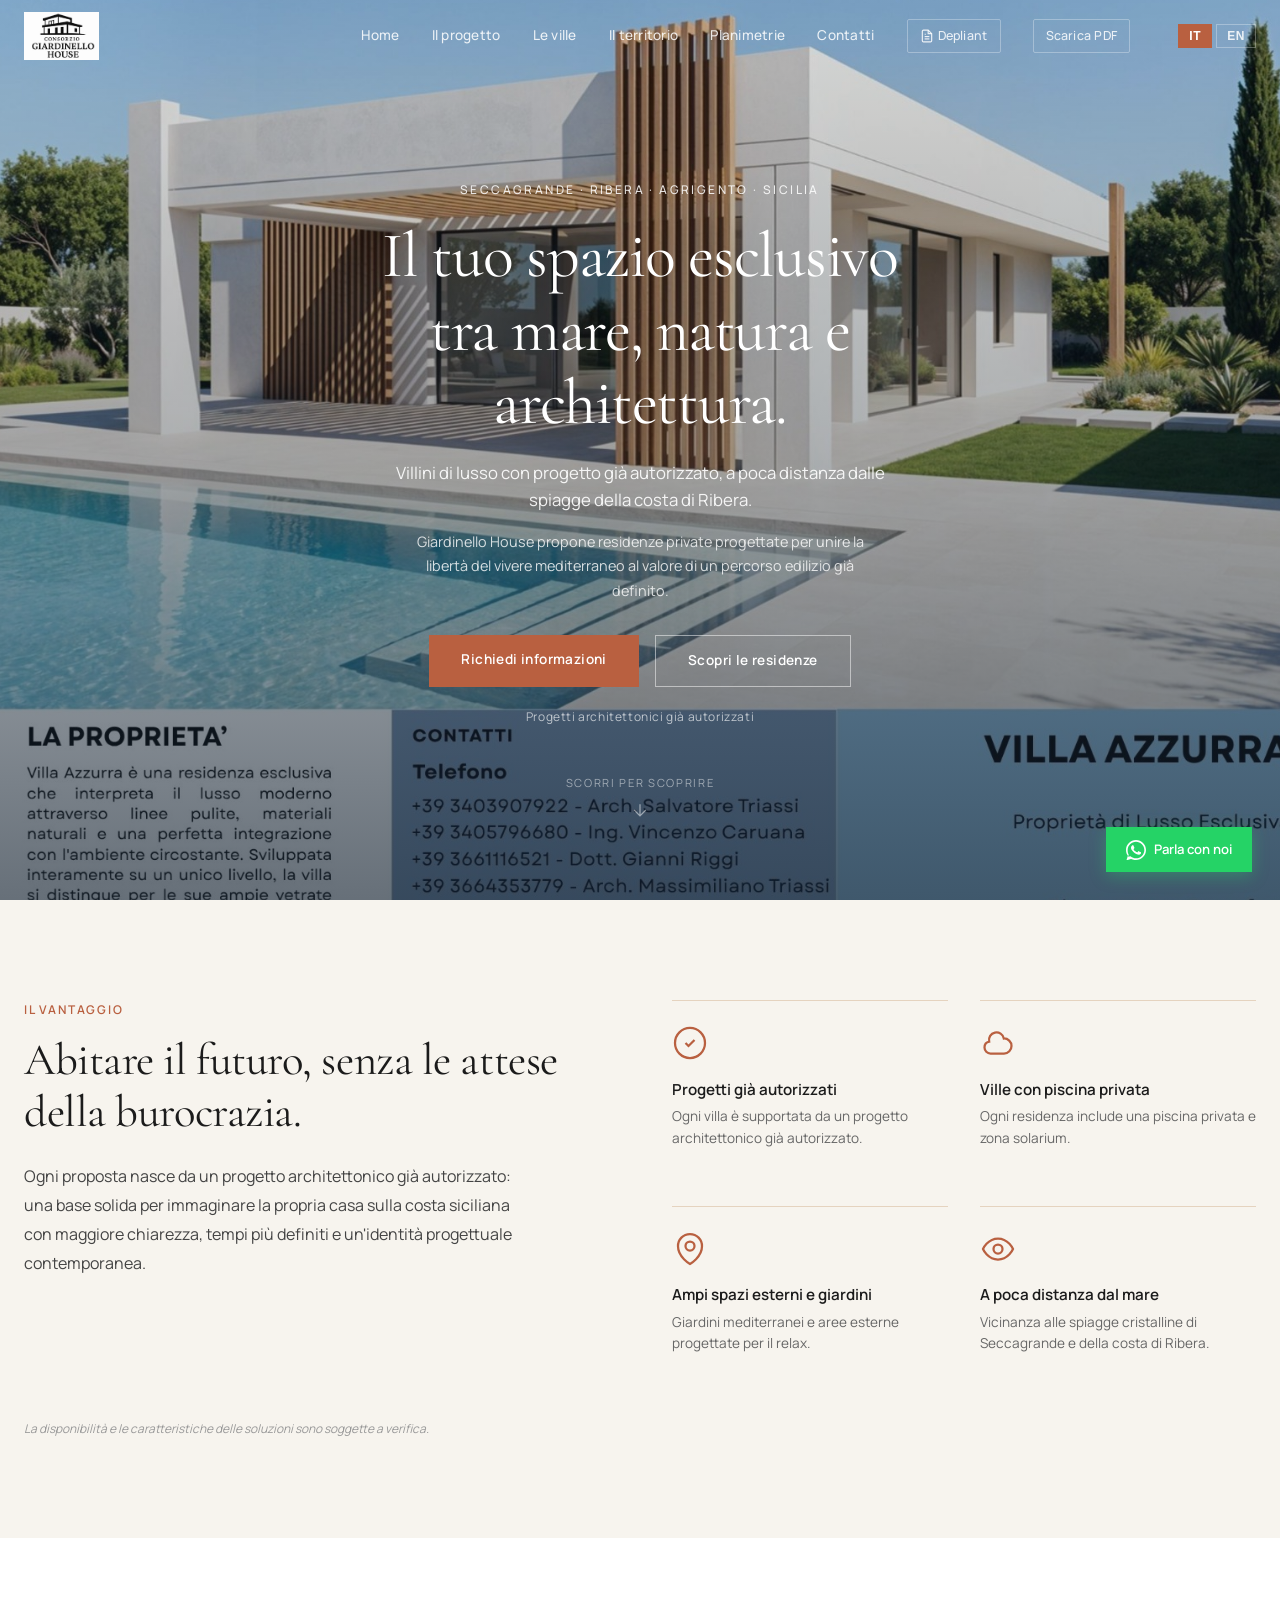
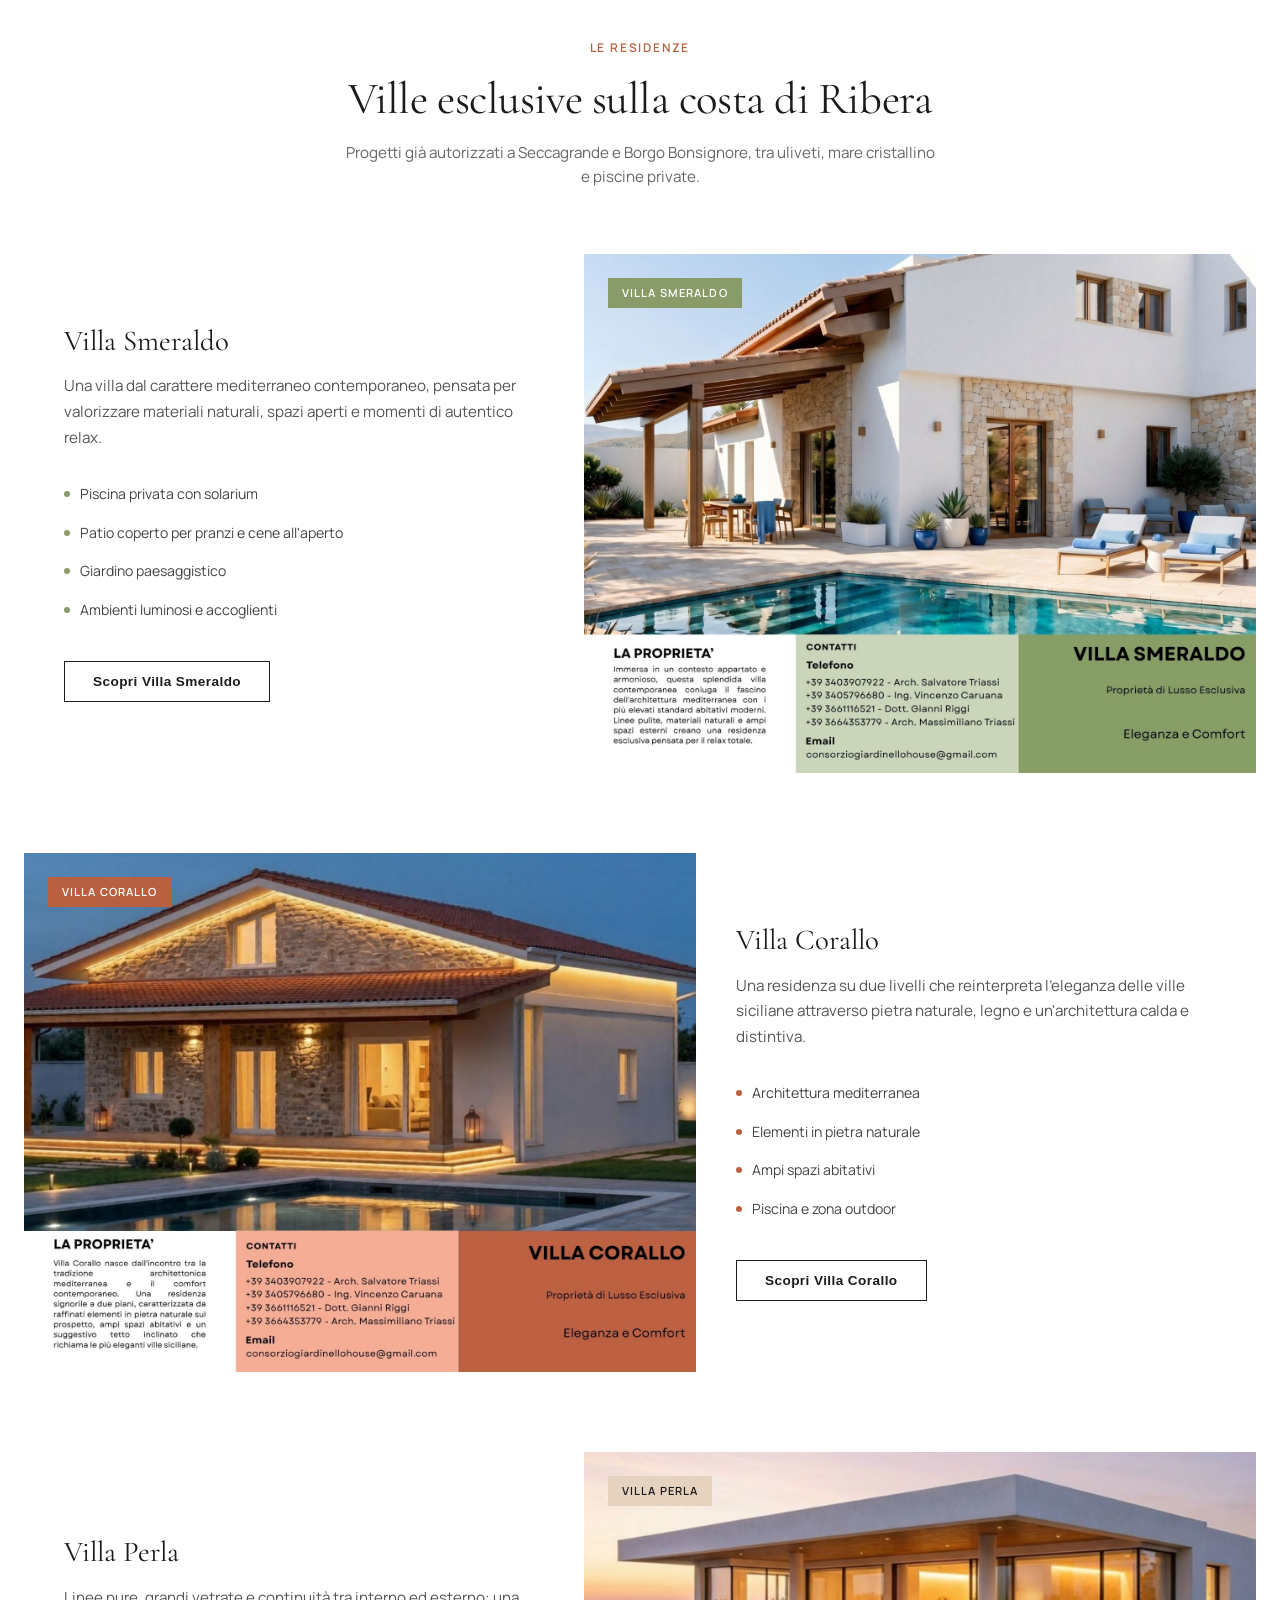
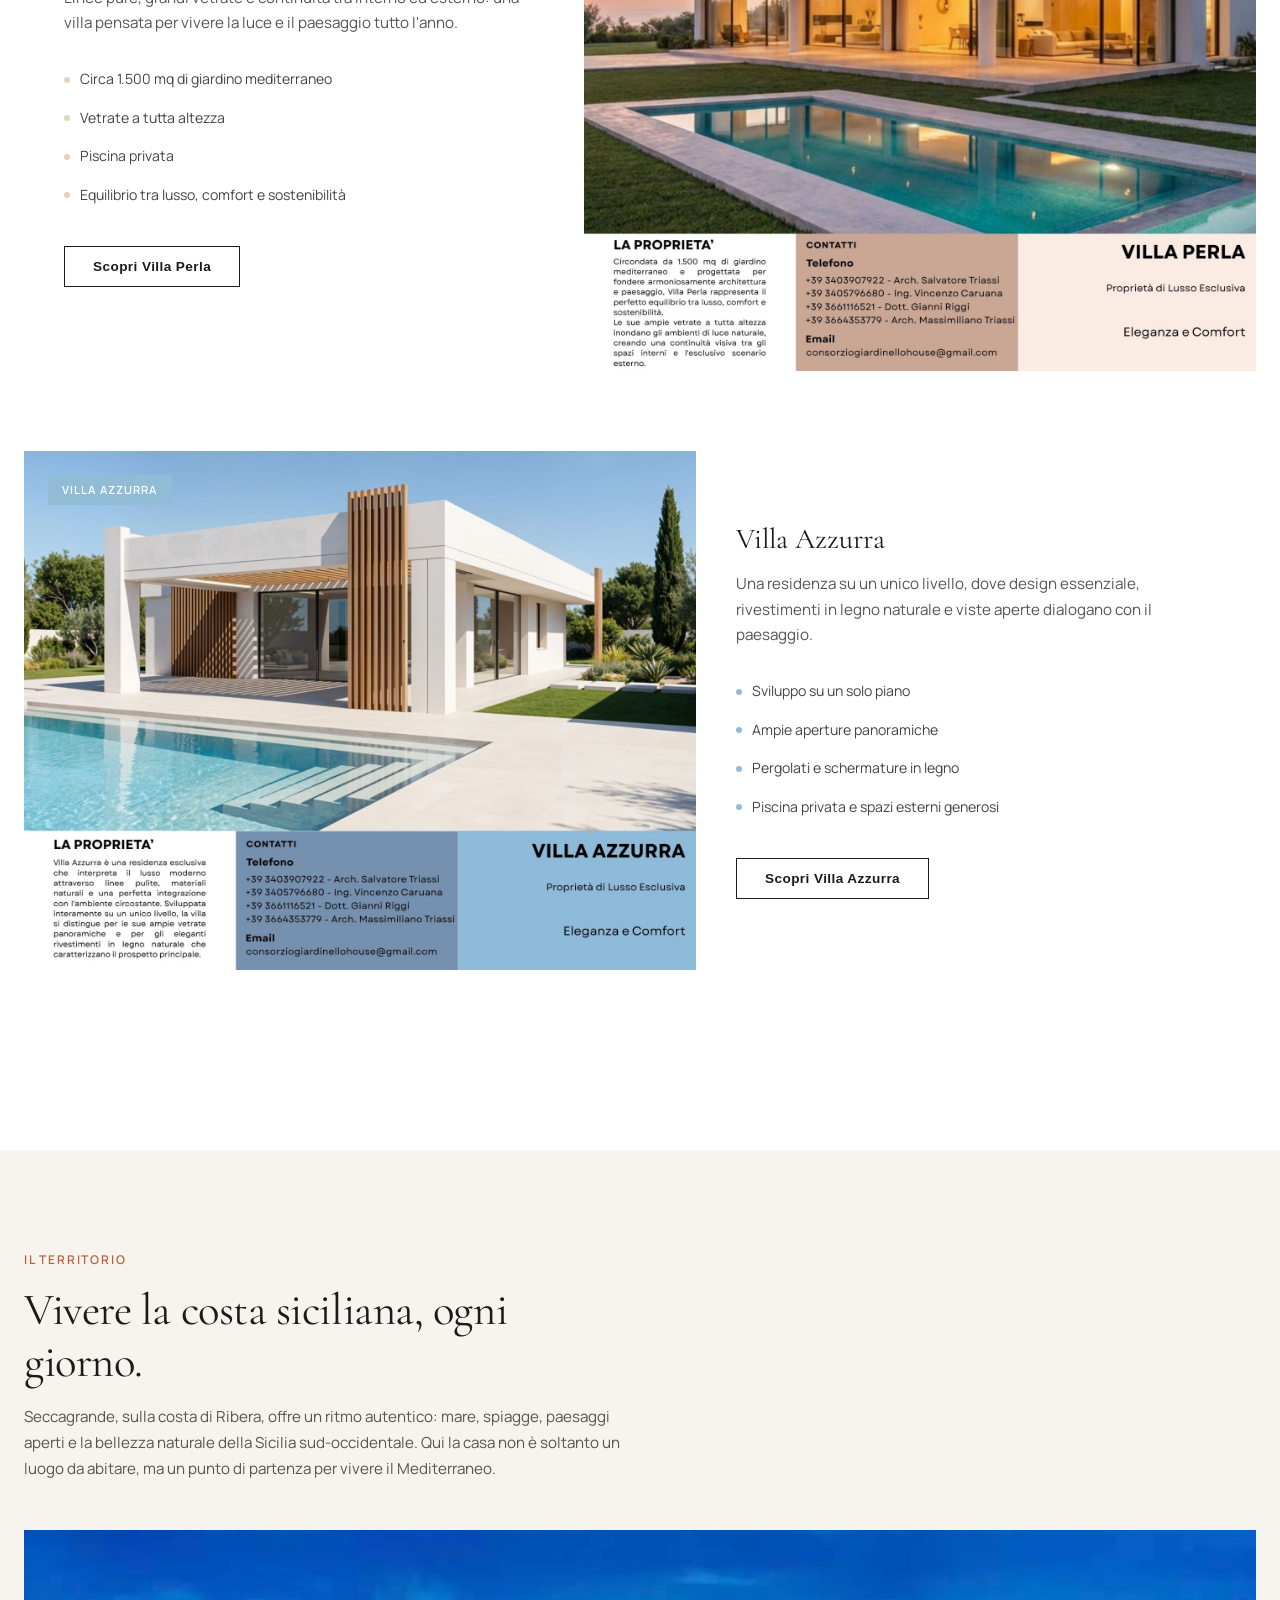
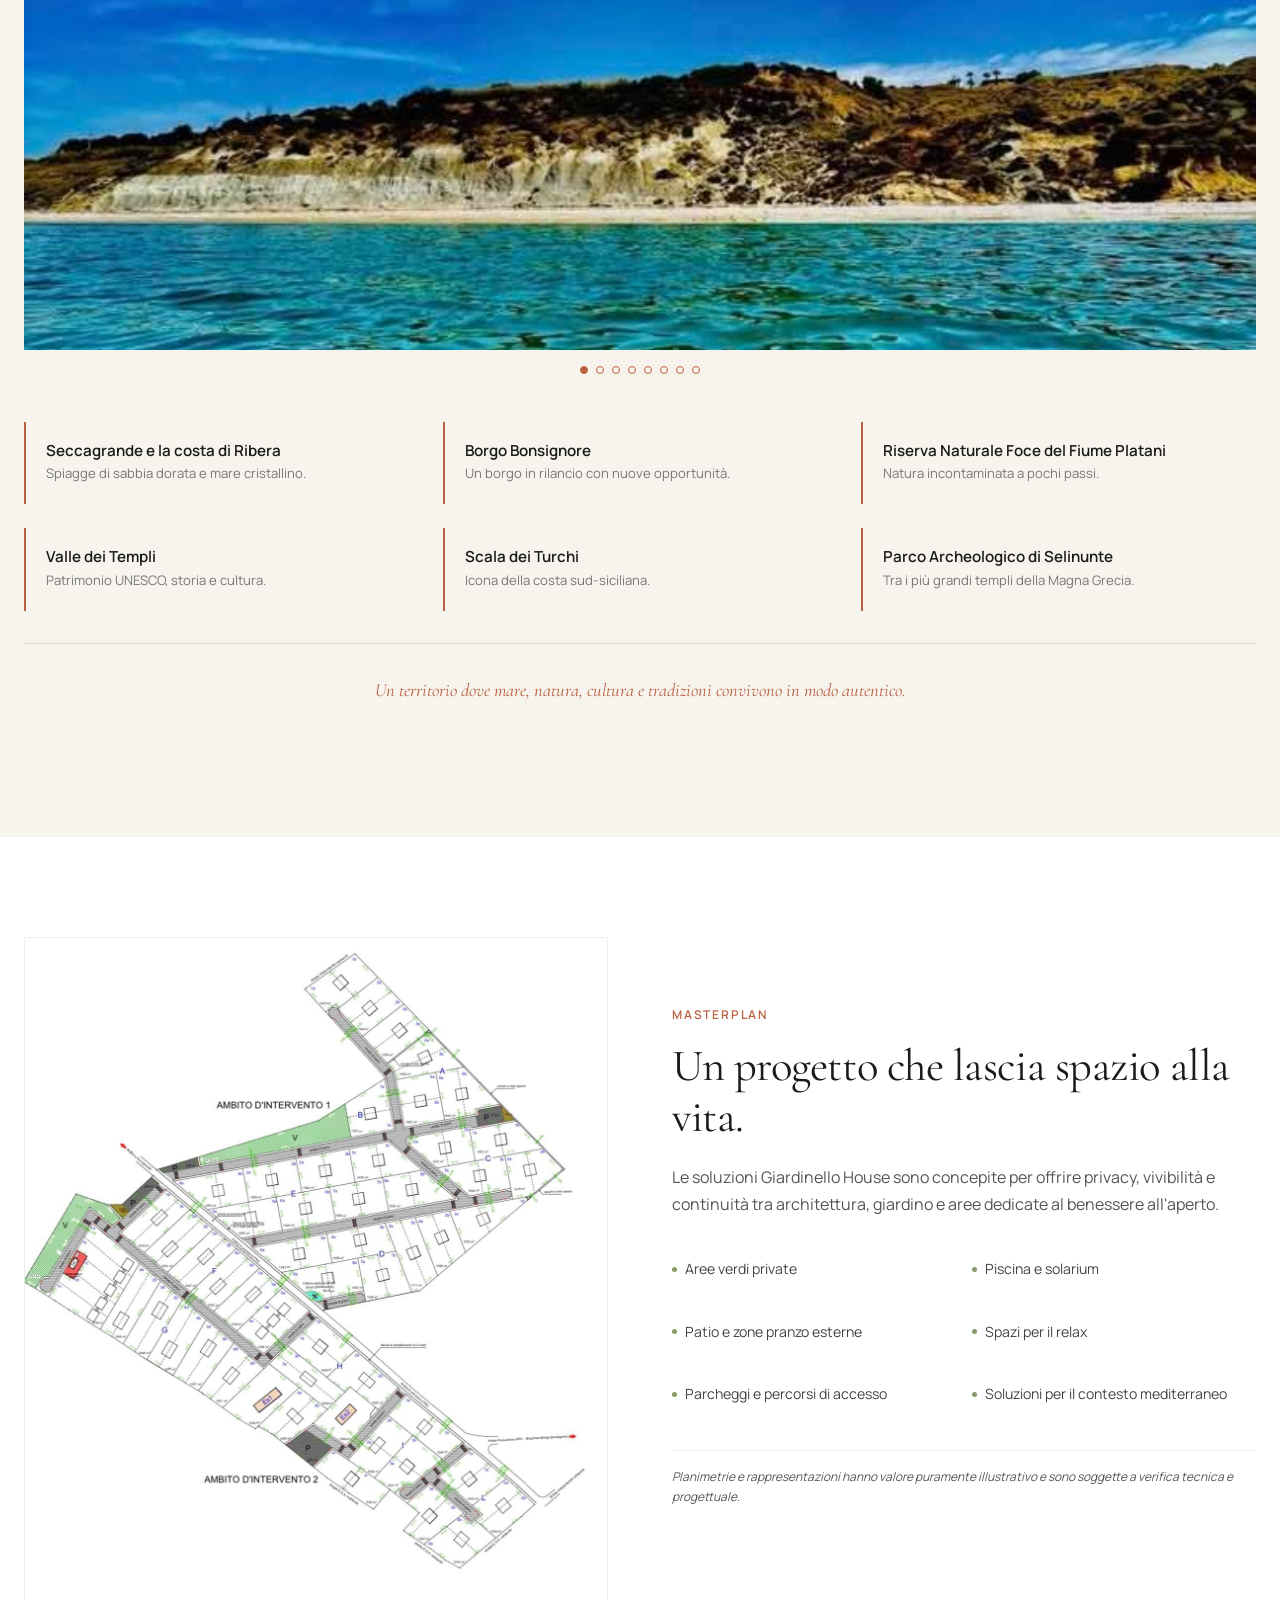
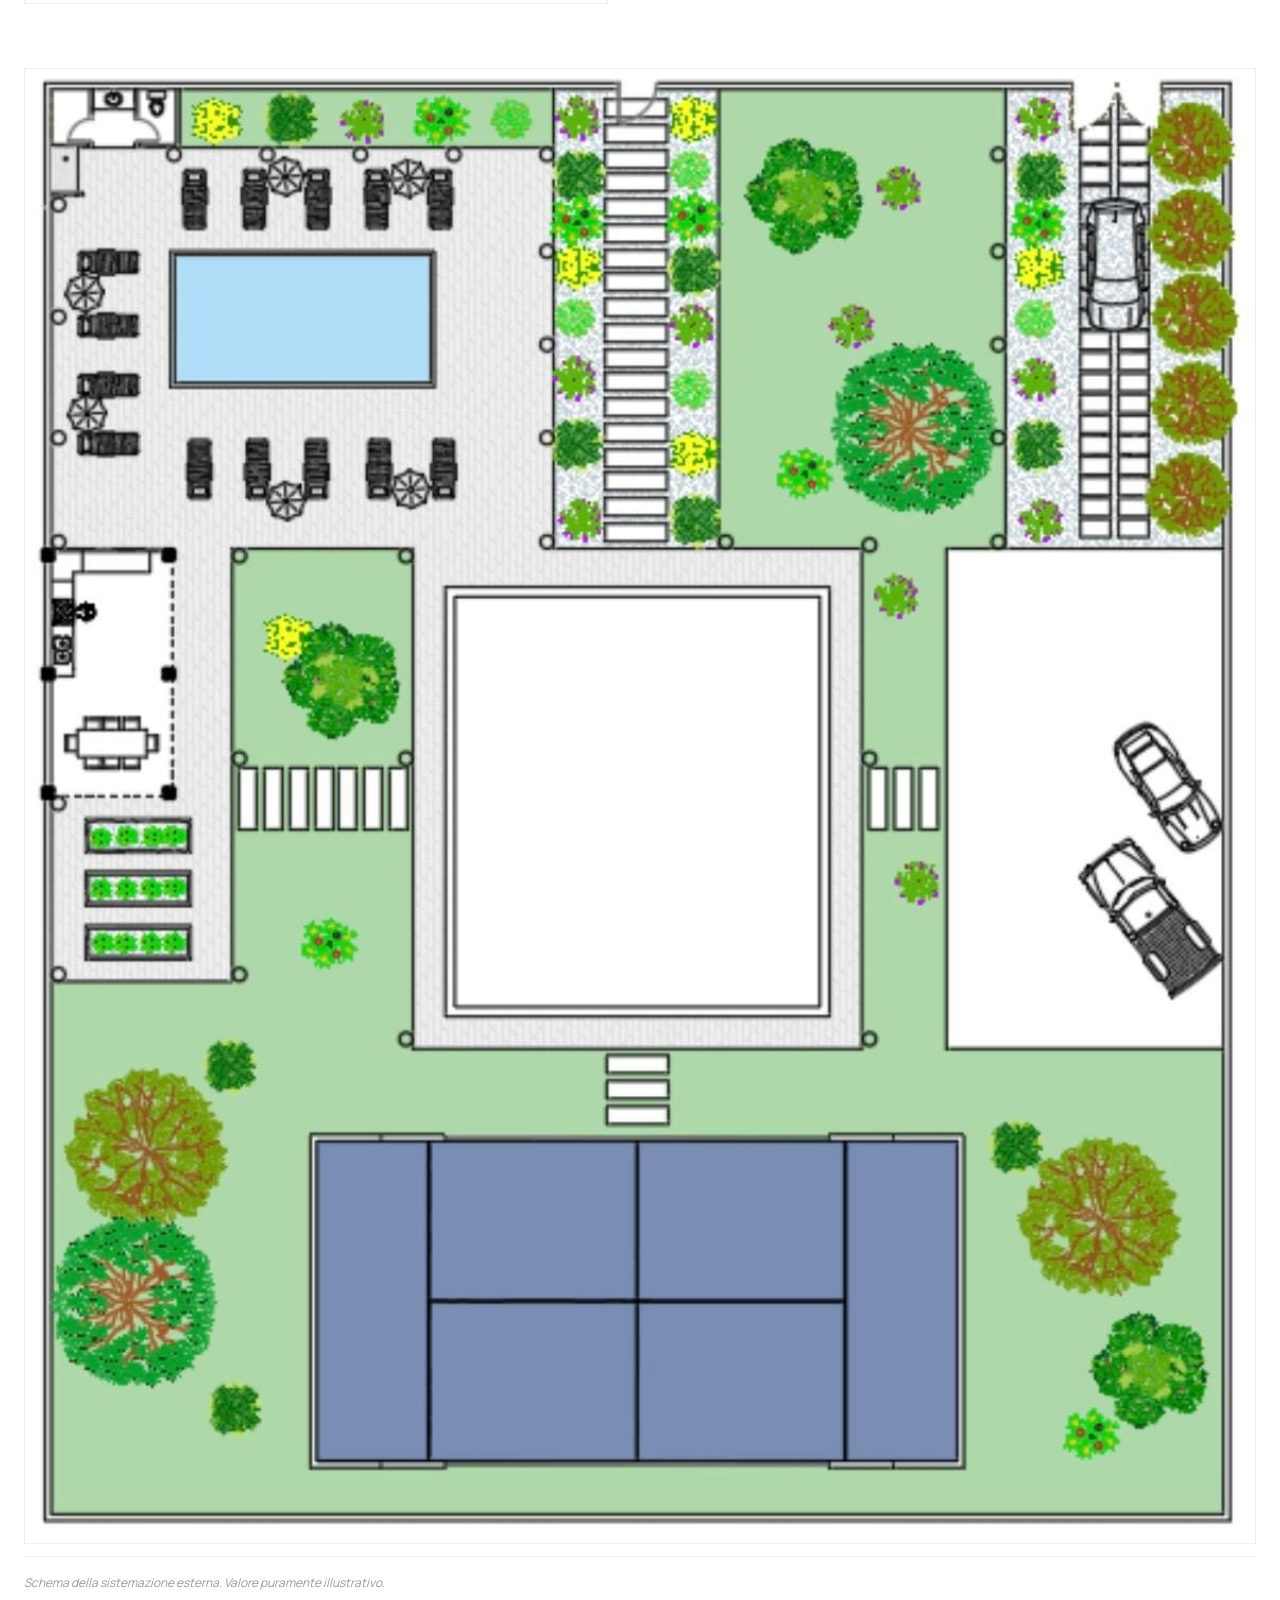
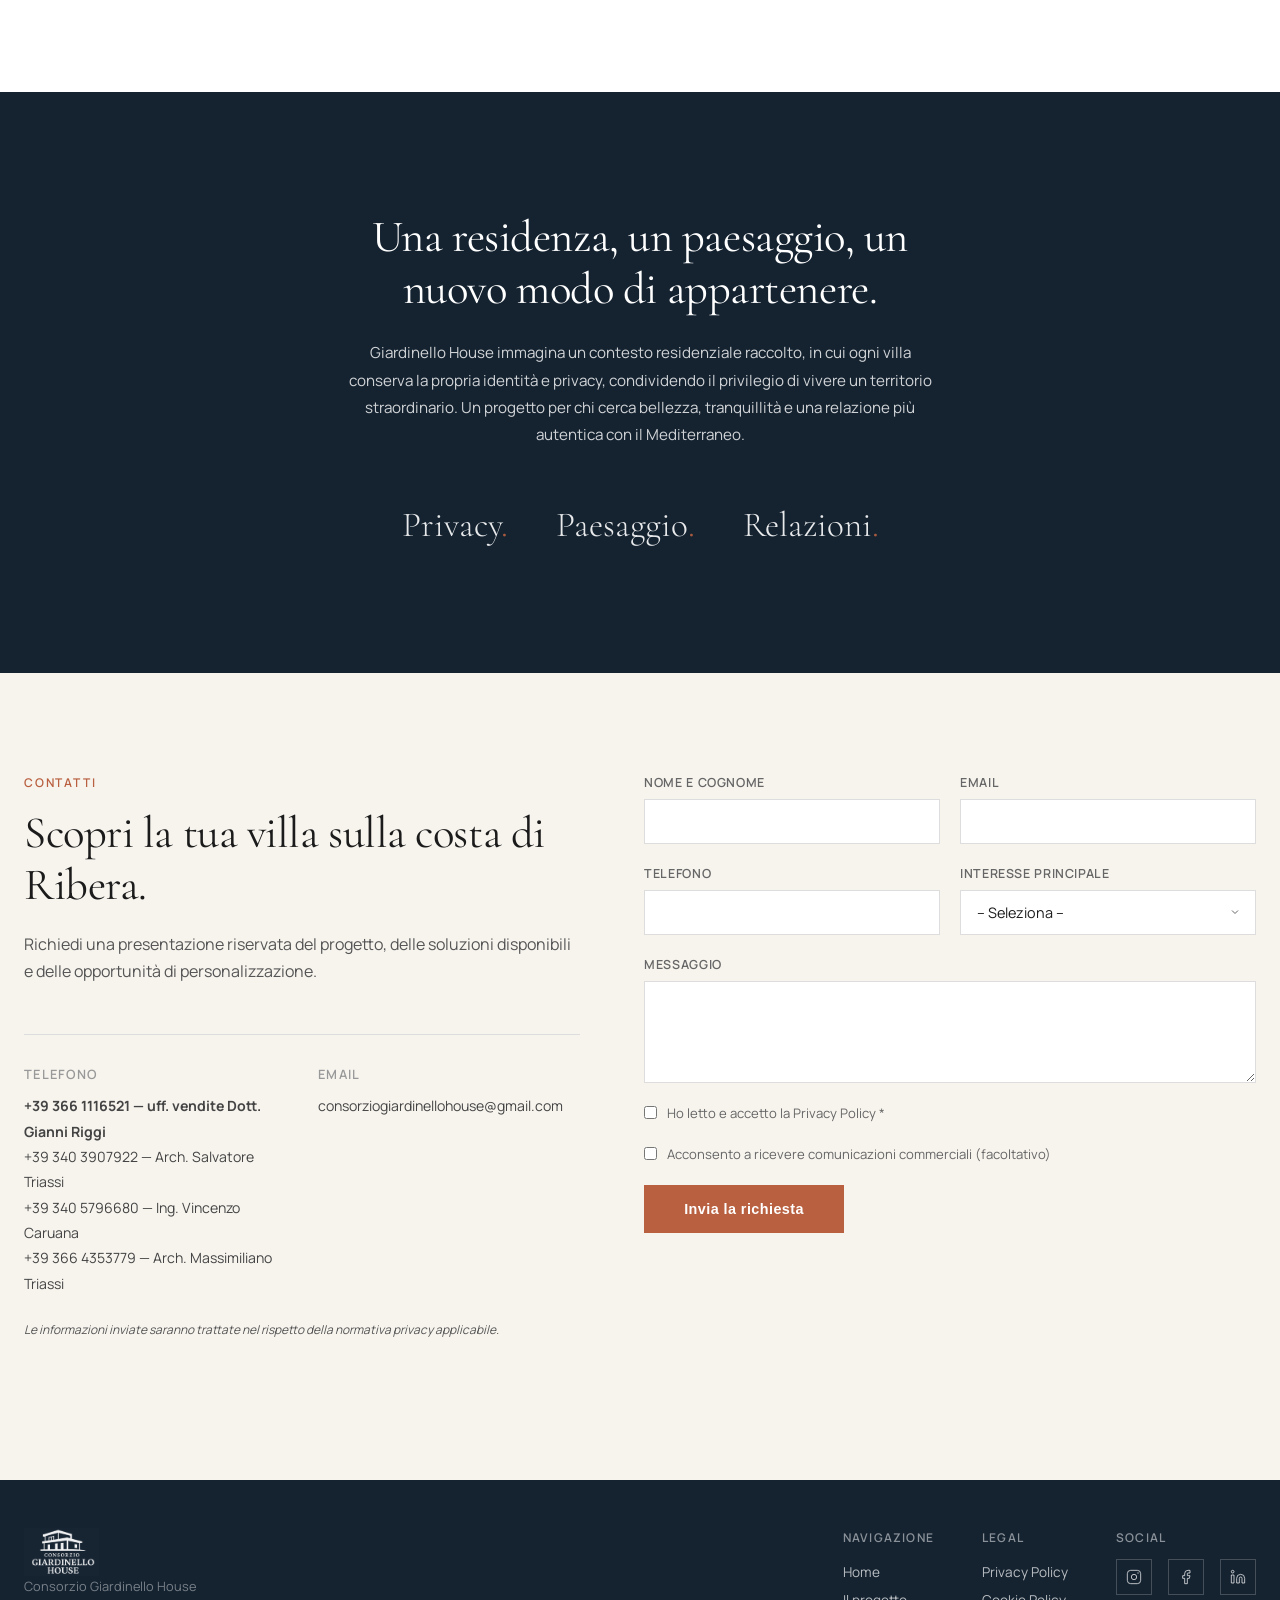
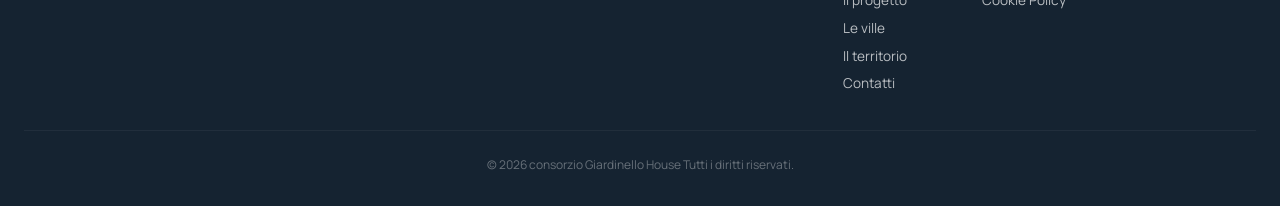
==== commit 05525b1c: "Aggiornamento depliant, fix footer logo, pagine legali" ====
--- a/index.html
+++ b/index.html
@@ -317,9 +317,11 @@
           <div class="contact-details">
             <div>
               <h4 data-it="Telefono" data-en="Phone">Telefono</h4>
-              <p>+39 340 3907922 — Arch. Salvatore Triassi<br>
+              <p>
+<b> +39 366 1116521 — uff. vendite Dott. Gianni Riggi</b><br>
++39 340 3907922 — Arch. Salvatore Triassi<br>
               +39 340 5796680 — Ing. Vincenzo Caruana<br>
-              +39 366 1116521 — Dott. Gianni Riggi<br>
+     
               +39 366 4353779 — Arch. Massimiliano Triassi</p>
             </div>
             <div>
@@ -493,9 +495,12 @@
               <div class="depliant-contacts">
                 <p class="depliant-label" data-it="CONTATTI" data-en="CONTACTS">CONTATTI</p>
                 <p class="depliant-contact-title" data-it="Telefono:" data-en="Phone:">Telefono:</p>
-                <p>+39 340 3907922 — Arch. Salvatore Triassi<br>
+                <p>
+
+<b>+39 366 1116521 — uff. vendite Dott. Gianni Riggi</b><br>
++39 340 3907922 — Arch. Salvatore Triassi<br>
                 +39 340 5796680 — Ing. Vincenzo Caruana<br>
-                +39 366 1116521 — Dott. Gianni Riggi<br>
+                
                 +39 366 4353779 — Arch. Massimiliano Triassi</p>
                 <p class="depliant-contact-title" style="margin-top:16px;">Email:</p>
                 <p><a href="mailto:giardinellohouse@gmail.com">giardinellohouse@gmail.com</a><br>
@@ -531,9 +536,12 @@
               <div class="depliant-contacts">
                 <p class="depliant-label" data-it="CONTATTI" data-en="CONTACTS">CONTATTI</p>
                 <p class="depliant-contact-title" data-it="Telefono:" data-en="Phone:">Telefono:</p>
-                <p>+39 340 3907922 — Arch. Salvatore Triassi<br>
+                <p>
+<b>+39 366 1116521 — uff. vendite Dott. Gianni Riggi</b><br>
+
++39 340 3907922 — Arch. Salvatore Triassi<br>
                 +39 340 5796680 — Ing. Vincenzo Caruana<br>
-                +39 366 1116521 — Dott. Gianni Riggi<br>
+               
                 +39 366 4353779 — Arch. Massimiliano Triassi</p>
                 <p class="depliant-contact-title" style="margin-top:16px;">Email:</p>
                 <p><a href="mailto:giardinellohouse@gmail.com">giardinellohouse@gmail.com</a><br>
@@ -569,9 +577,11 @@
               <div class="depliant-contacts">
                 <p class="depliant-label" data-it="CONTATTI" data-en="CONTACTS">CONTATTI</p>
                 <p class="depliant-contact-title" data-it="Telefono:" data-en="Phone:">Telefono:</p>
-                <p>+39 340 3907922 — Arch. Salvatore Triassi<br>
+                <p>
+<b>+39 366 1116521 — uff. vendite Dott. Gianni Riggi</b><br>
++39 340 3907922 — Arch. Salvatore Triassi<br>
                 +39 340 5796680 — Ing. Vincenzo Caruana<br>
-                +39 366 1116521 — Dott. Gianni Riggi<br>
+             
                 +39 366 4353779 — Arch. Massimiliano Triassi</p>
                 <p class="depliant-contact-title" style="margin-top:16px;">Email:</p>
                 <p><a href="mailto:giardinellohouse@gmail.com">giardinellohouse@gmail.com</a><br>
@@ -607,9 +617,12 @@
               <div class="depliant-contacts">
                 <p class="depliant-label" data-it="CONTATTI" data-en="CONTACTS">CONTATTI</p>
                 <p class="depliant-contact-title" data-it="Telefono:" data-en="Phone:">Telefono:</p>
-                <p>+39 340 3907922 — Arch. Salvatore Triassi<br>
+                <p>
+<b>+39 366 1116521 — uff. vendite Dott. Gianni Riggi</b><br>
++39 340 3907922 — Arch. Salvatore Triassi<br>
                 +39 340 5796680 — Ing. Vincenzo Caruana<br>
-                +39 366 1116521 — Dott. Gianni Riggi<br>
+
+
                 +39 366 4353779 — Arch. Massimiliano Triassi</p>
                 <p class="depliant-contact-title" style="margin-top:16px;">Email:</p>
                 <p><a href="mailto:giardinellohouse@gmail.com">giardinellohouse@gmail.com</a><br>
@@ -628,8 +641,8 @@
         <!-- Tab: Consorzio -->
         <div class="depliant-tab" data-tab="consorzio">
           <div class="depliant-card">
-            <div class="depliant-image">
-              <img src="assets/images/consorzio_1.jpeg" alt="Consorzio Giardinello House">
+            <div class="depliant-image6">
+              <img src="assets/images/consorzio_1_depliant.jpeg" alt="Consorzio Giardinello House">
             </div>
             <div class="depliant-content">
               <div class="depliant-text">
@@ -645,9 +658,13 @@
               <div class="depliant-contacts">
                 <p class="depliant-label" data-it="CONTATTI" data-en="CONTACTS">CONTATTI</p>
                 <p class="depliant-contact-title" data-it="Telefono:" data-en="Phone:">Telefono:</p>
-                <p>+39 340 3907922 — Arch. Salvatore Triassi<br>
+                <p>
+
+
+    +39 366 1116521 — uff. vendite Dott. Gianni Riggi<br>
++39 340 3907922 — Arch. Salvatore Triassi<br>
                 +39 340 5796680 — Ing. Vincenzo Caruana<br>
-                +39 366 1116521 — Dott. Gianni Riggi<br>
+            
                 +39 366 4353779 — Arch. Massimiliano Triassi</p>
                 <p class="depliant-contact-title" style="margin-top:16px;">Email:</p>
                 <p><a href="mailto:giardinellohouse@gmail.com">giardinellohouse@gmail.com</a><br>
--- a/css/styles.css
+++ b/css/styles.css
@@ -1010,7 +1010,8 @@
 
 .footer-brand .logo-img {
   height: 48px;
-  filter: brightness(0) invert(1);
+  filter: invert(1);
+  mix-blend-mode: screen;
 }
 
 .footer-brand p {
@@ -1441,6 +1442,12 @@
 
 .depliant-image img {
   width: 100%;
+  height: 100%;
+  object-fit: cover;
+  object-position: center 30%;
+}
+.depliant-image6 img {
+  width: 80%;
   height: 100%;
   object-fit: cover;
   object-position: center 30%;
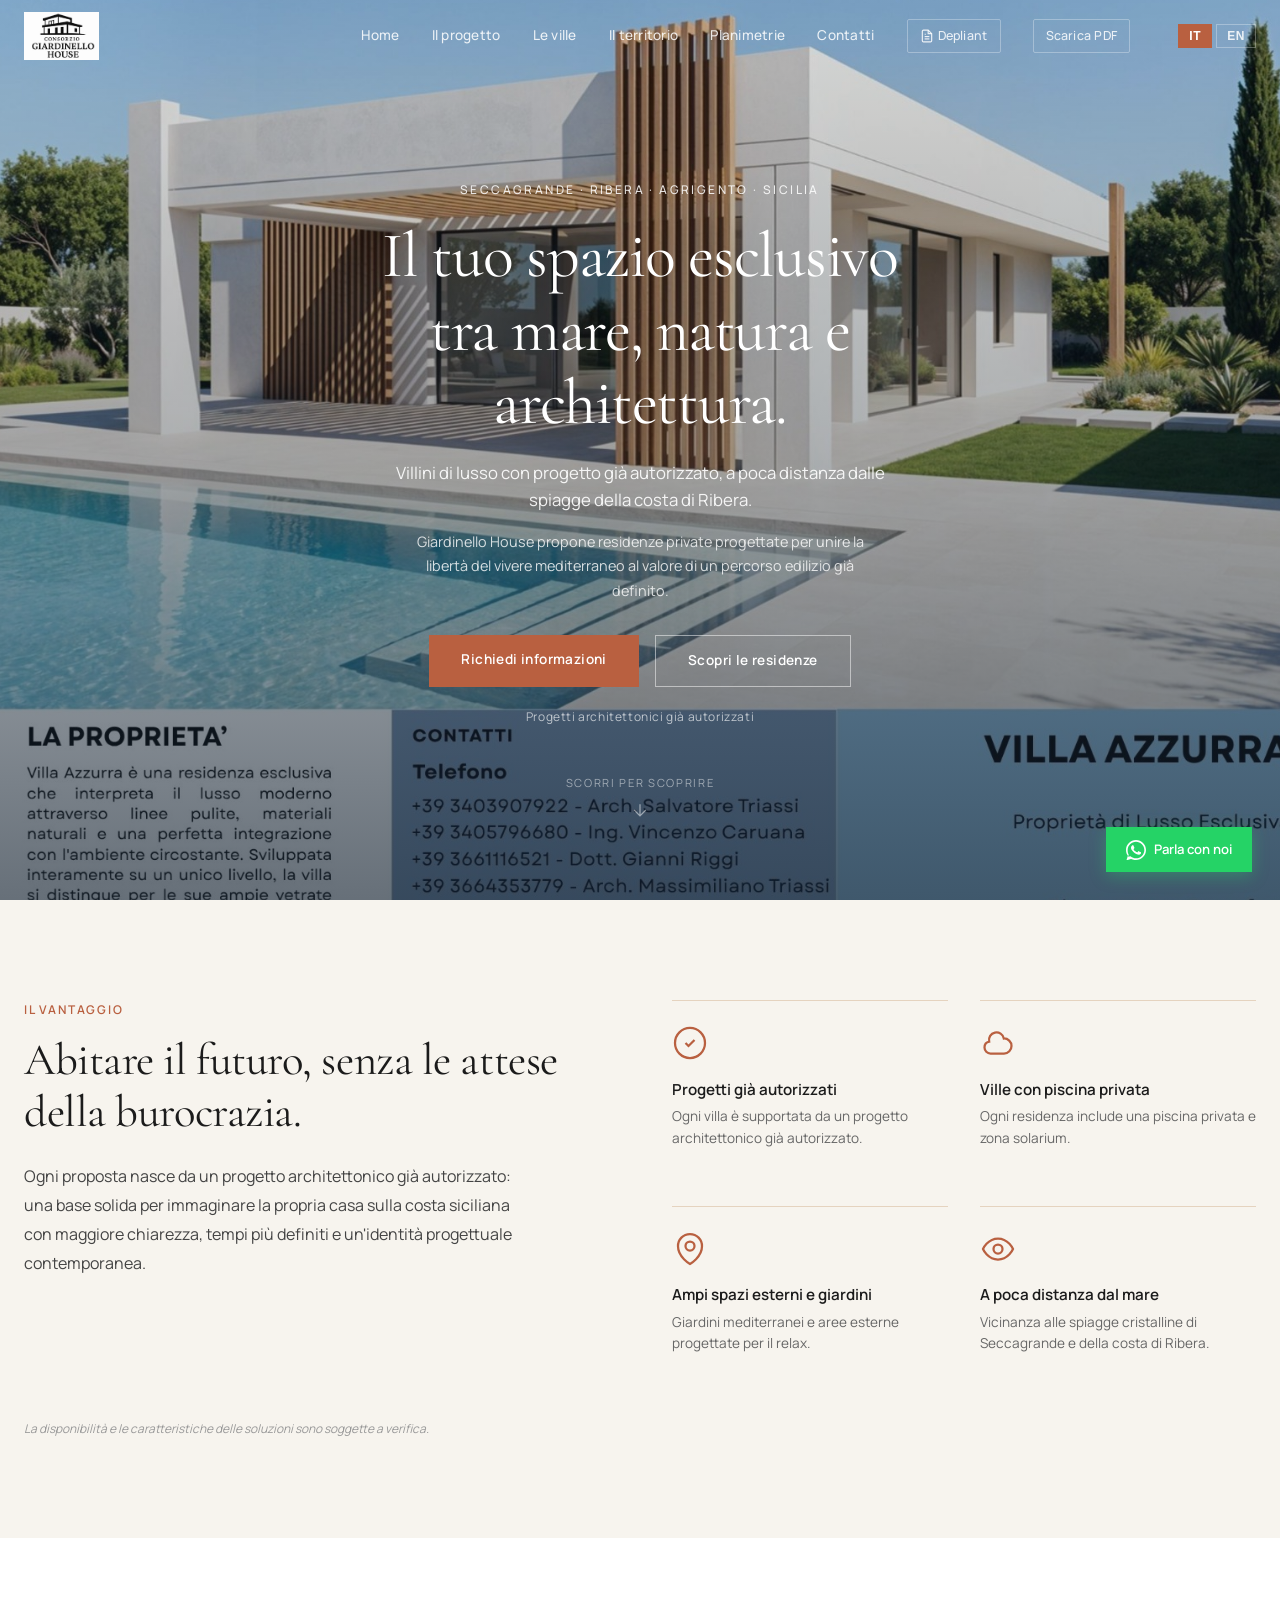
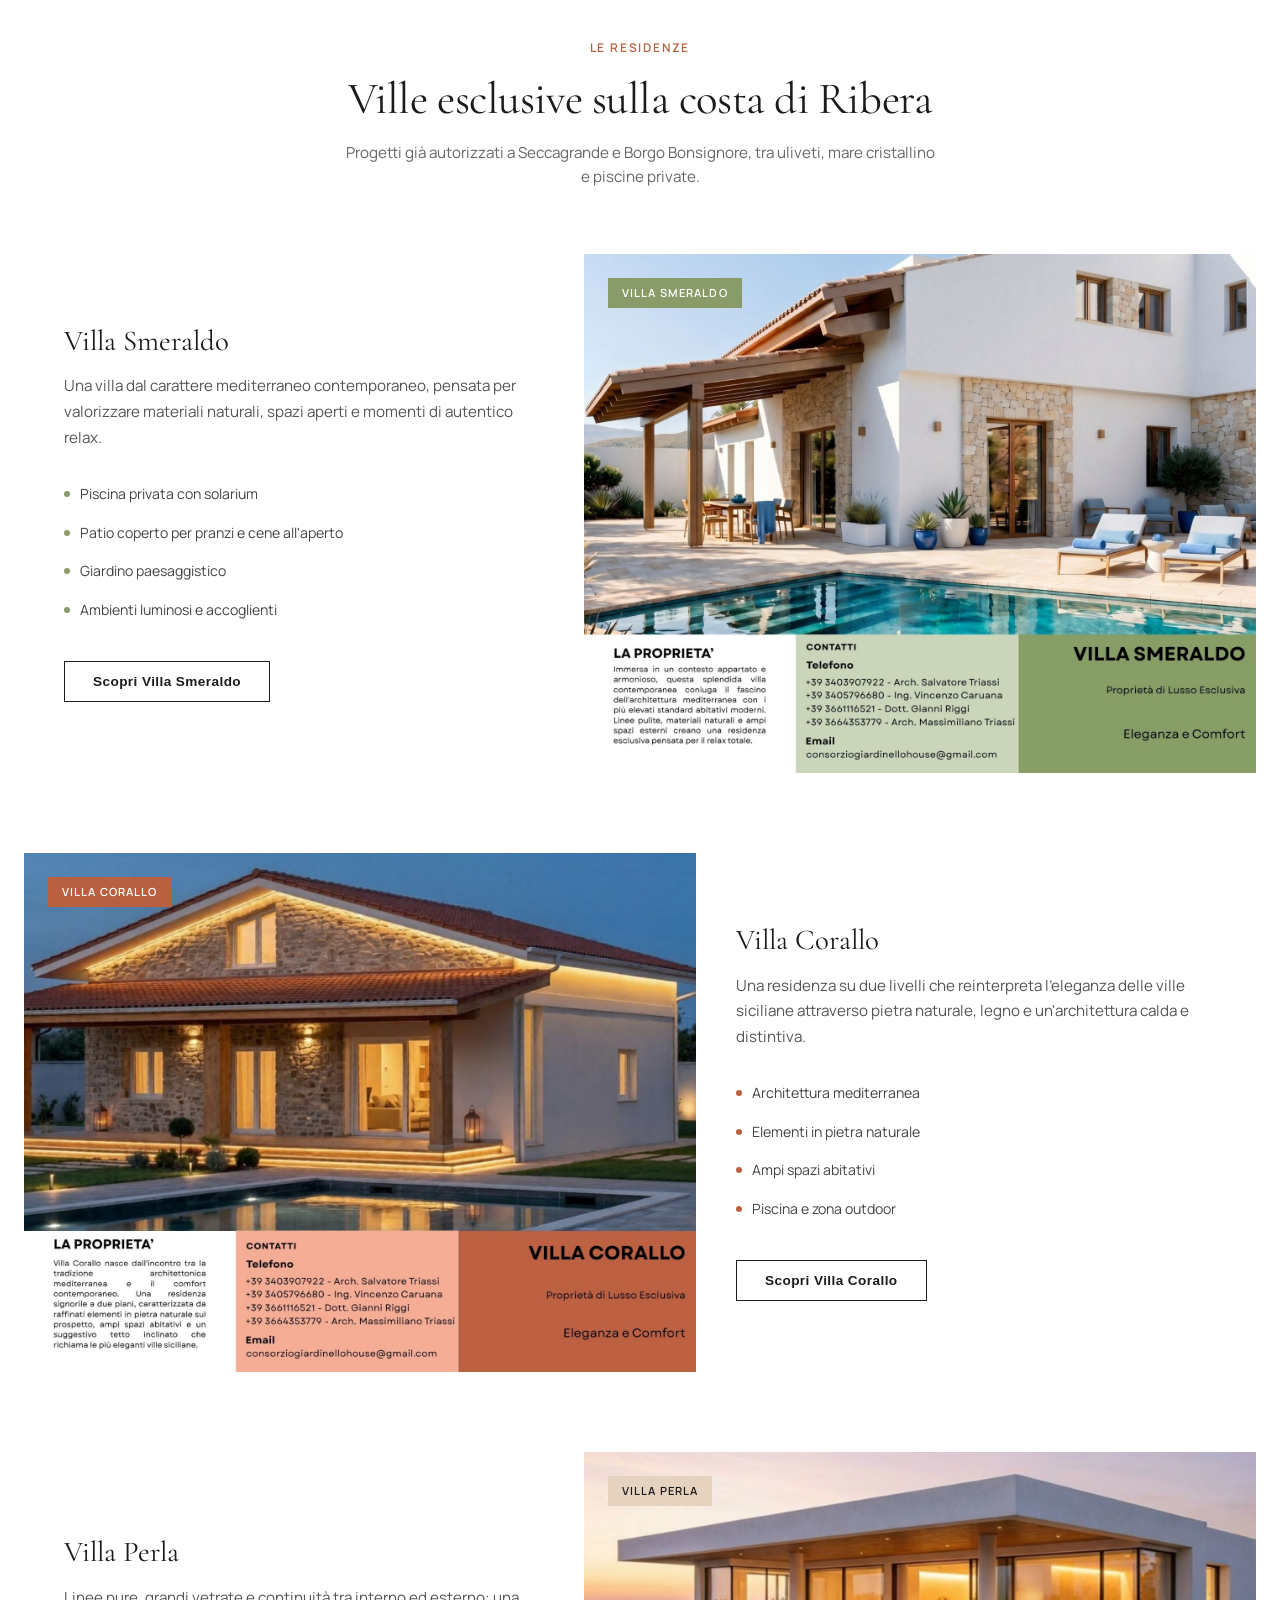
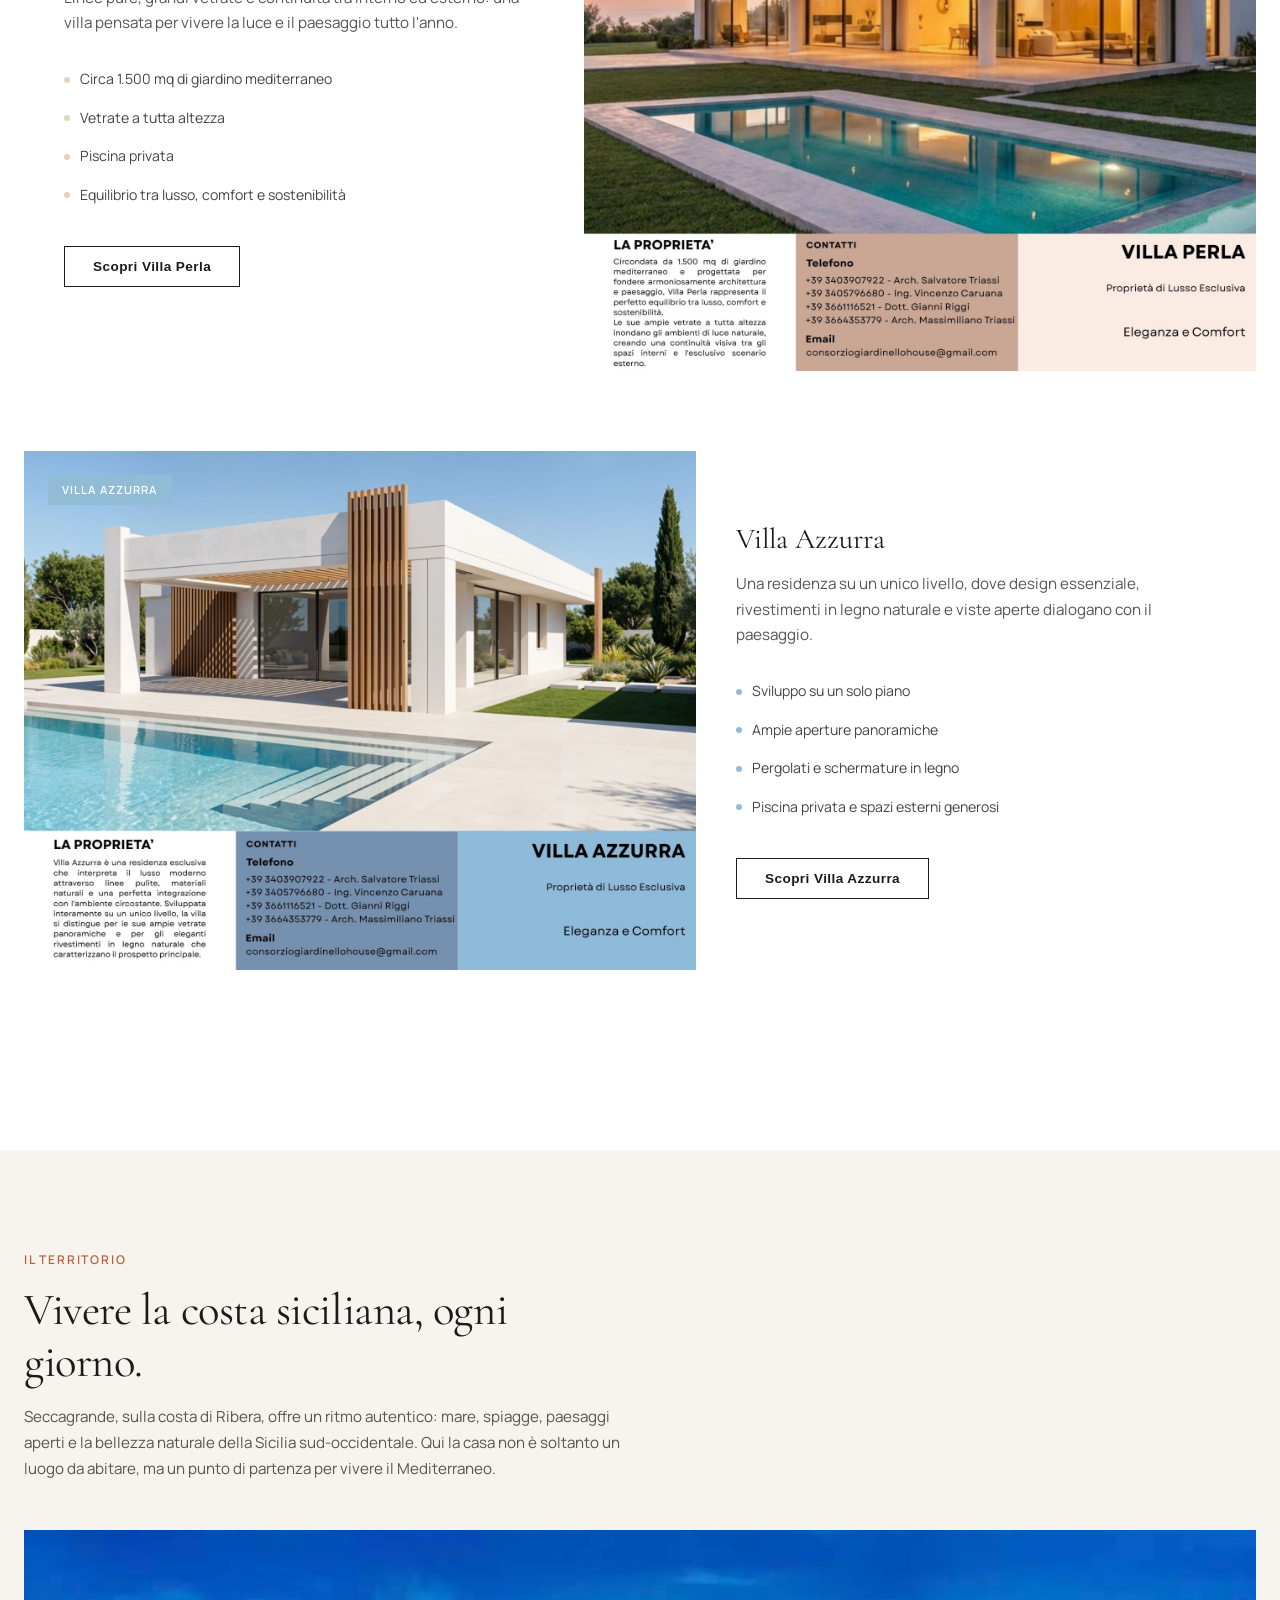
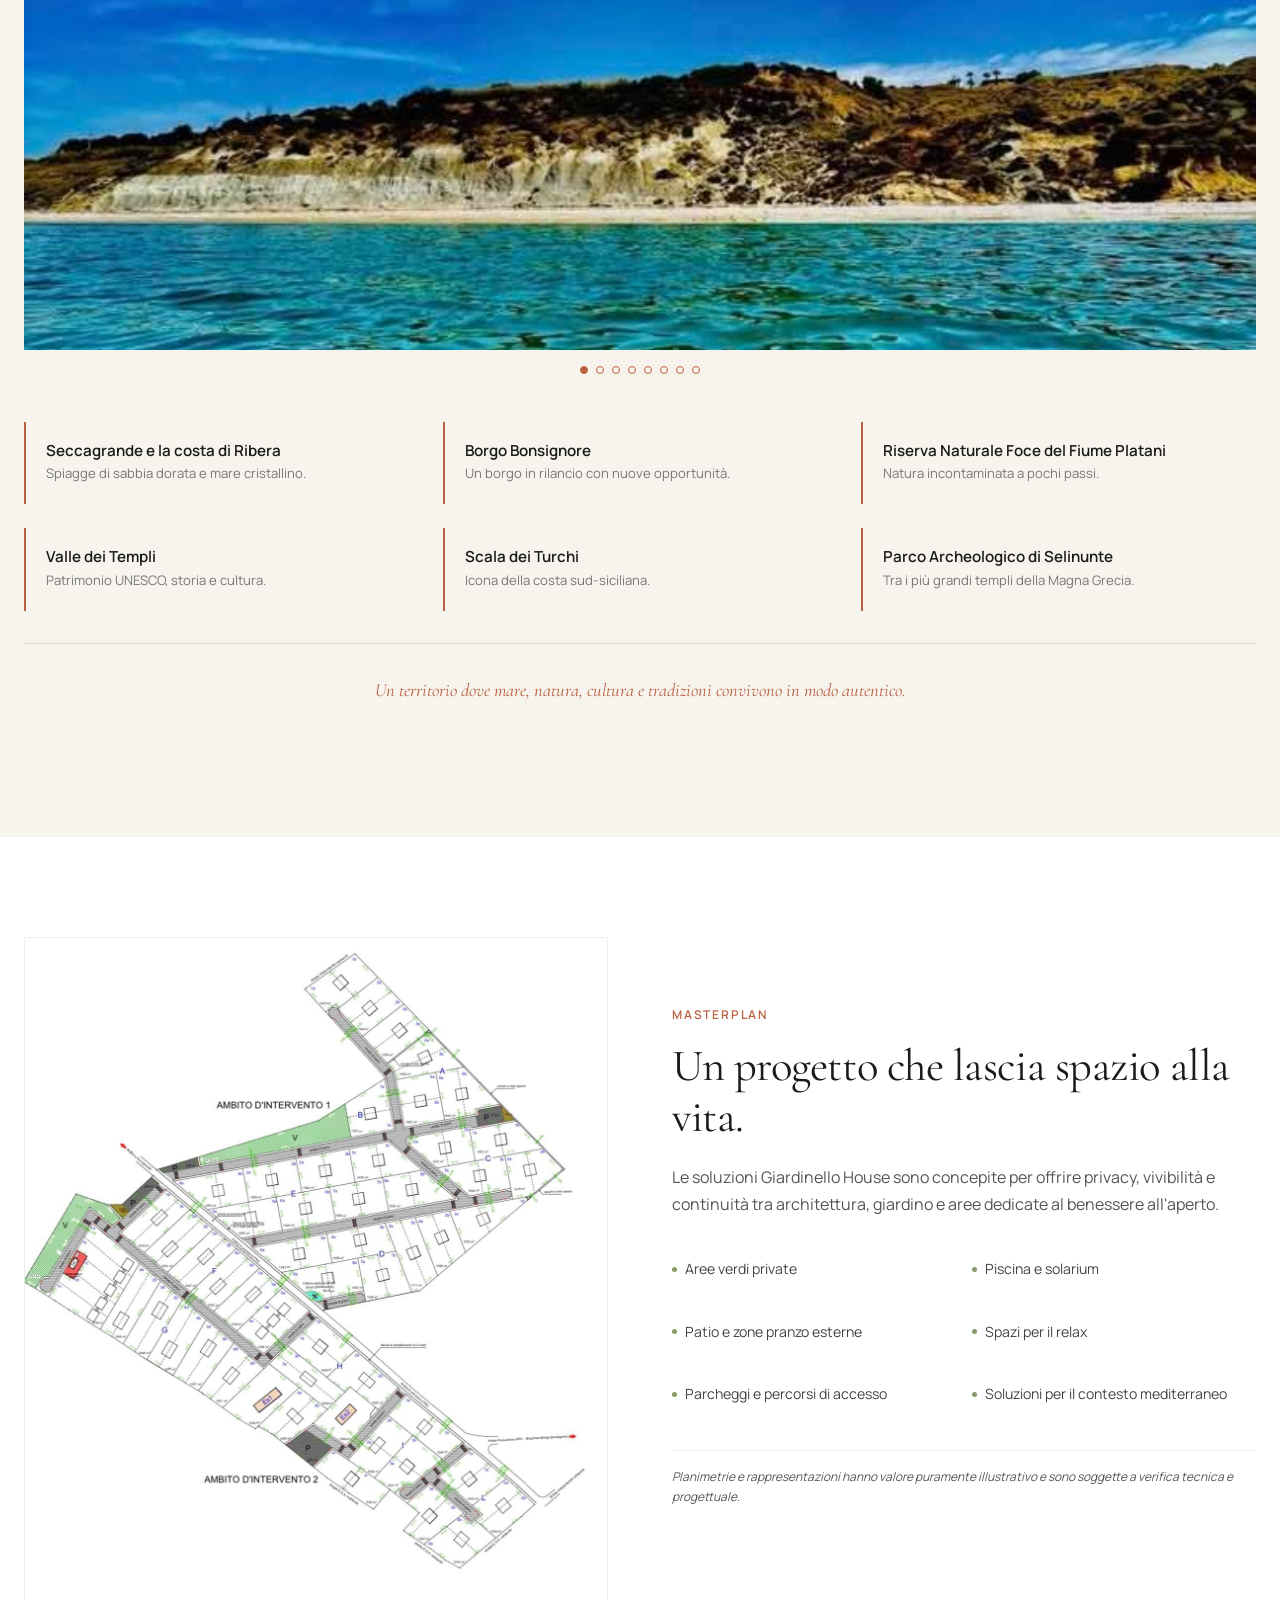
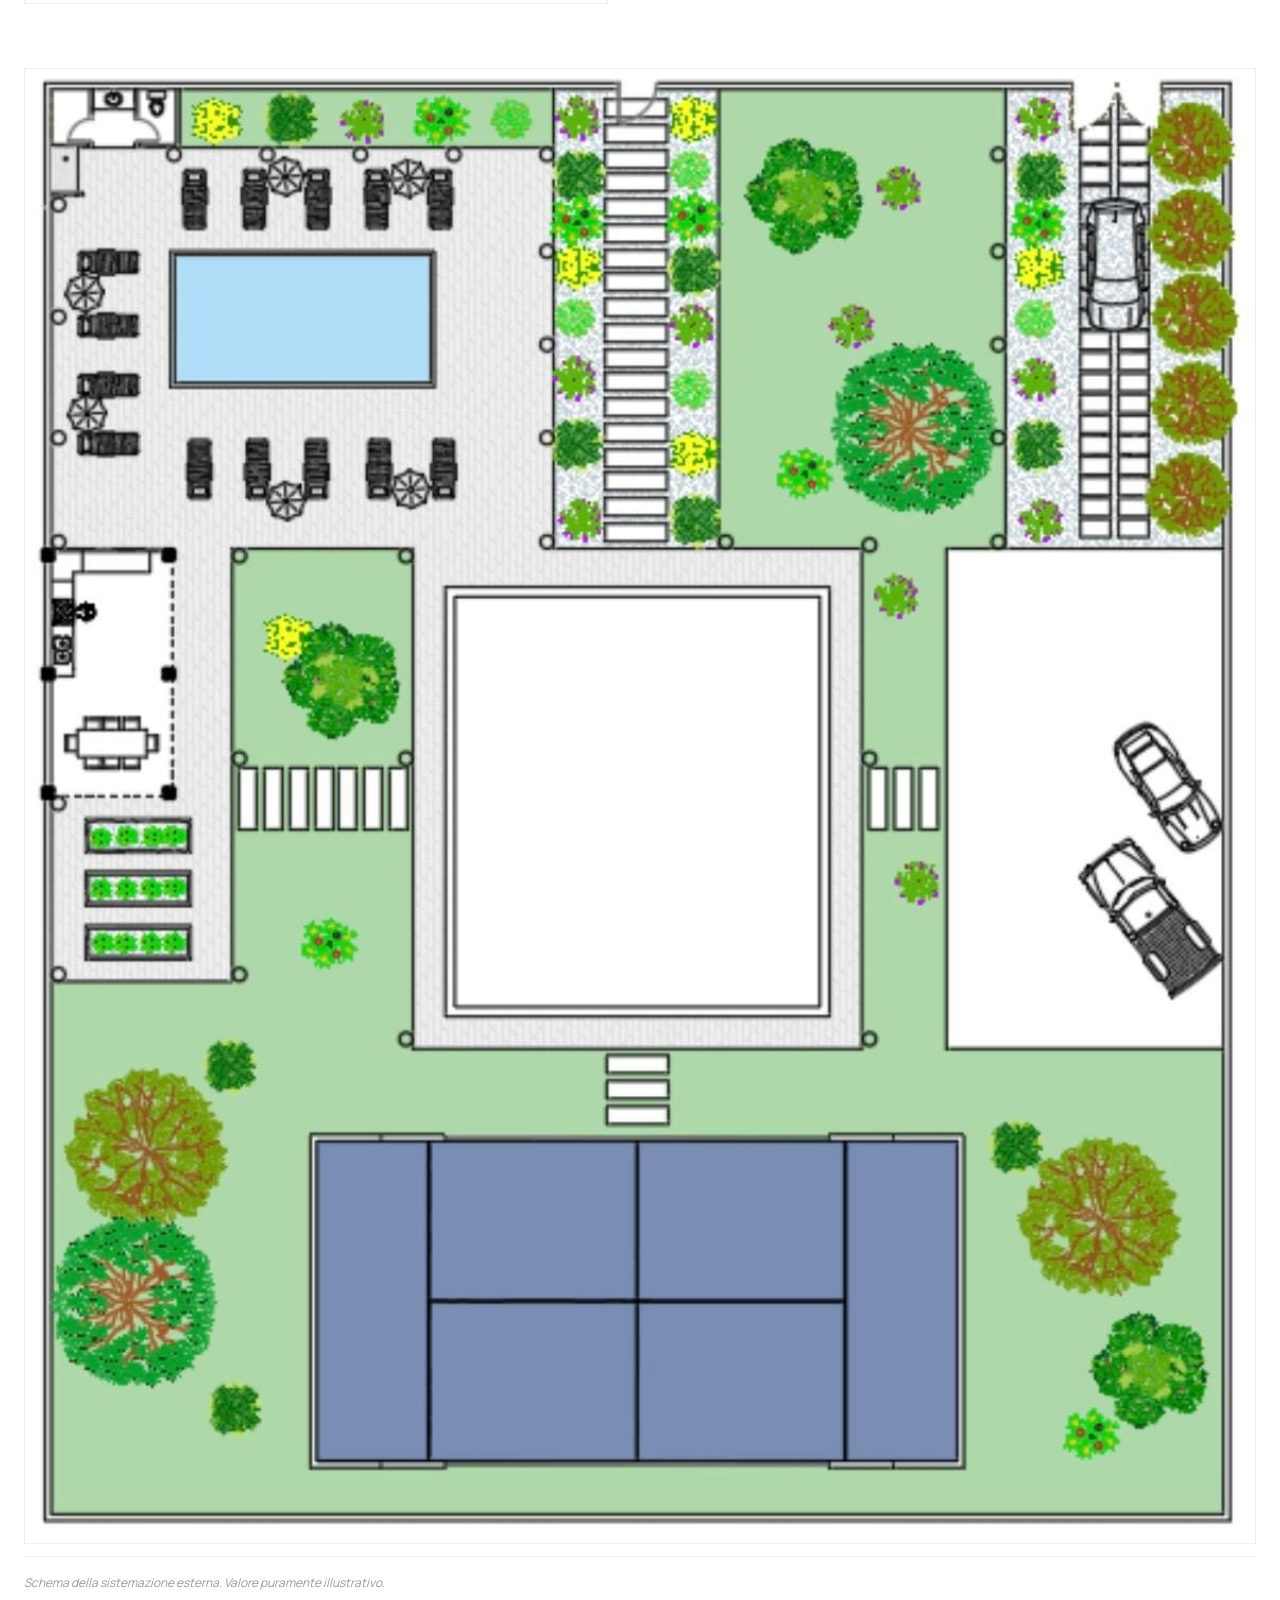
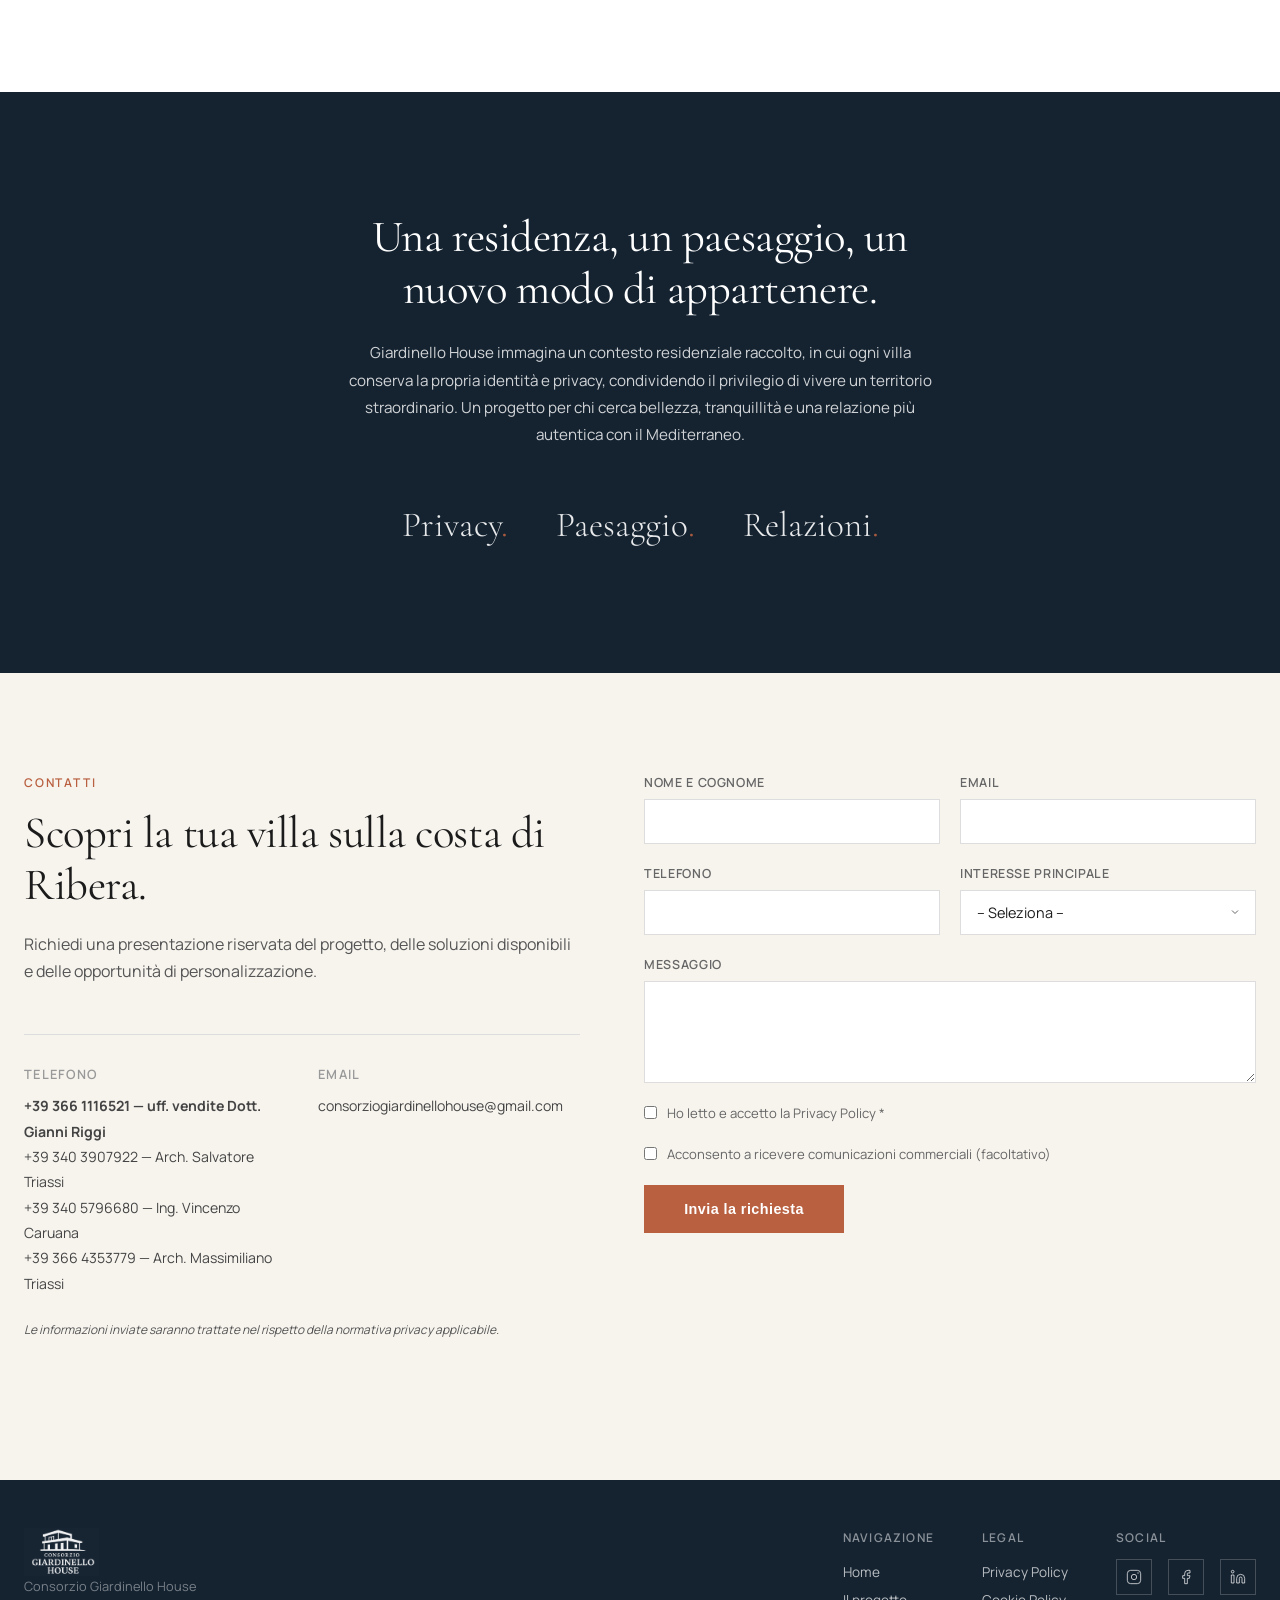
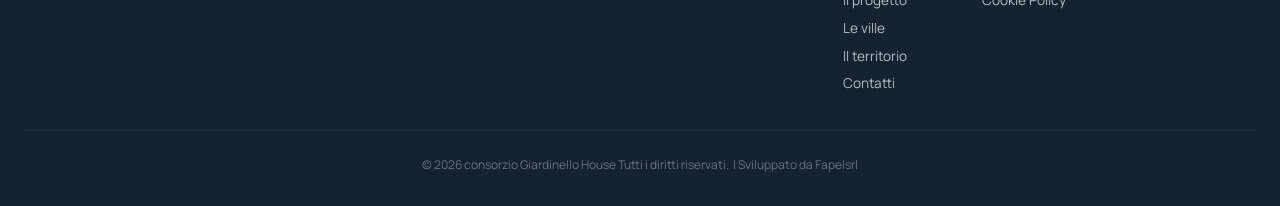
==== commit 6df4ee83: "Aggiunto credit 'Sviluppato da Fapelsrl' nel footer" ====
--- a/index.html
+++ b/index.html
@@ -418,7 +418,8 @@
         </div>
       </div>
       <div class="footer-bottom">
-        &copy; 2026 consorzio Giardinello House <span data-it="Tutti i diritti riservati." data-en="All rights reserved.">Tutti i diritti riservati.</span>
+        <span>&copy; 2026 consorzio Giardinello House <span data-it="Tutti i diritti riservati." data-en="All rights reserved.">Tutti i diritti riservati.</span></span>
+        <span class="footer-credits">| <span data-it="Sviluppato da" data-en="Developed by">Sviluppato da</span> <a href="https://www.fapelsrl.it" target="_blank" rel="noopener">Fapelsrl</a></span>
       </div>
     </div>
   </footer>
--- a/css/styles.css
+++ b/css/styles.css
@@ -1076,6 +1076,17 @@
   text-align: center;
   font-size: 0.75rem;
   opacity: 0.5;
+  display: flex;
+  justify-content: center;
+  gap: 4px;
+}
+
+.footer-credits a {
+  color: inherit;
+  text-decoration: none;
+}
+.footer-credits a:hover {
+  text-decoration: underline;
 }
 
 /* --- WhatsApp Button --- */
